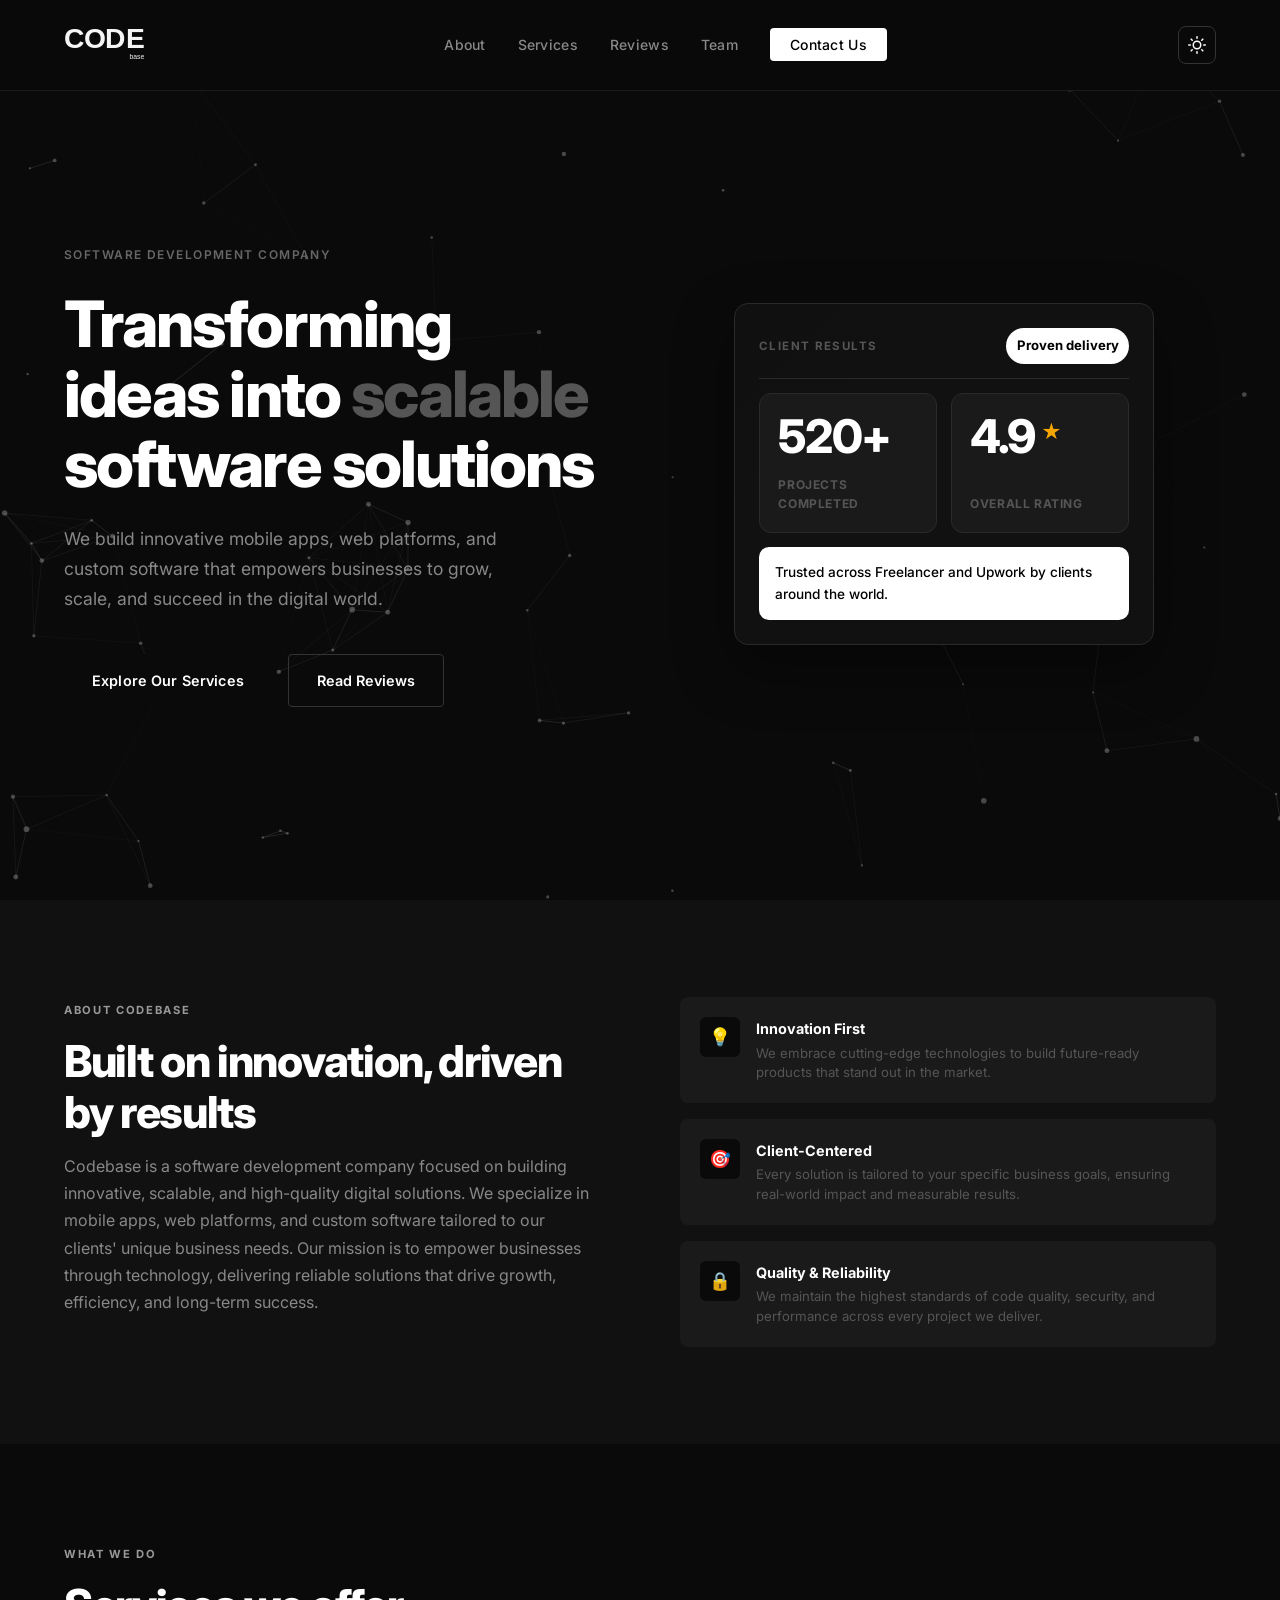
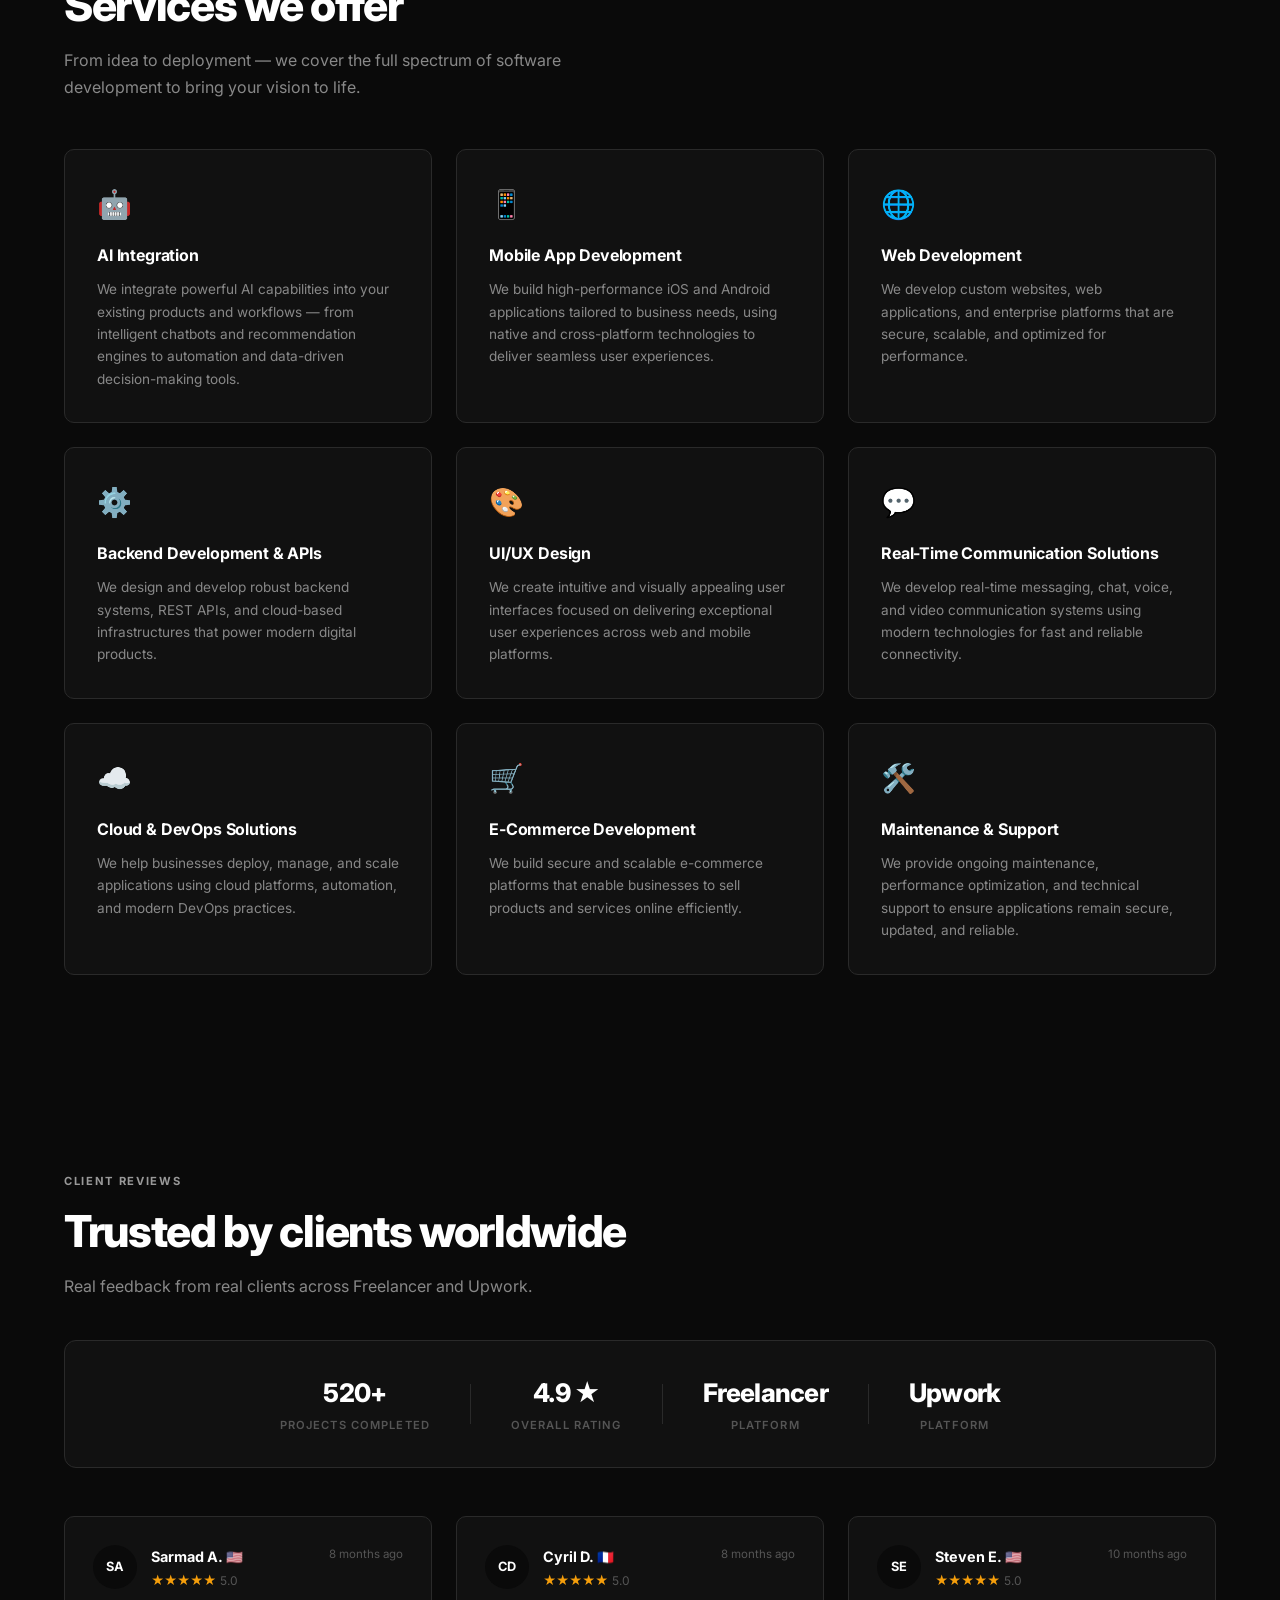
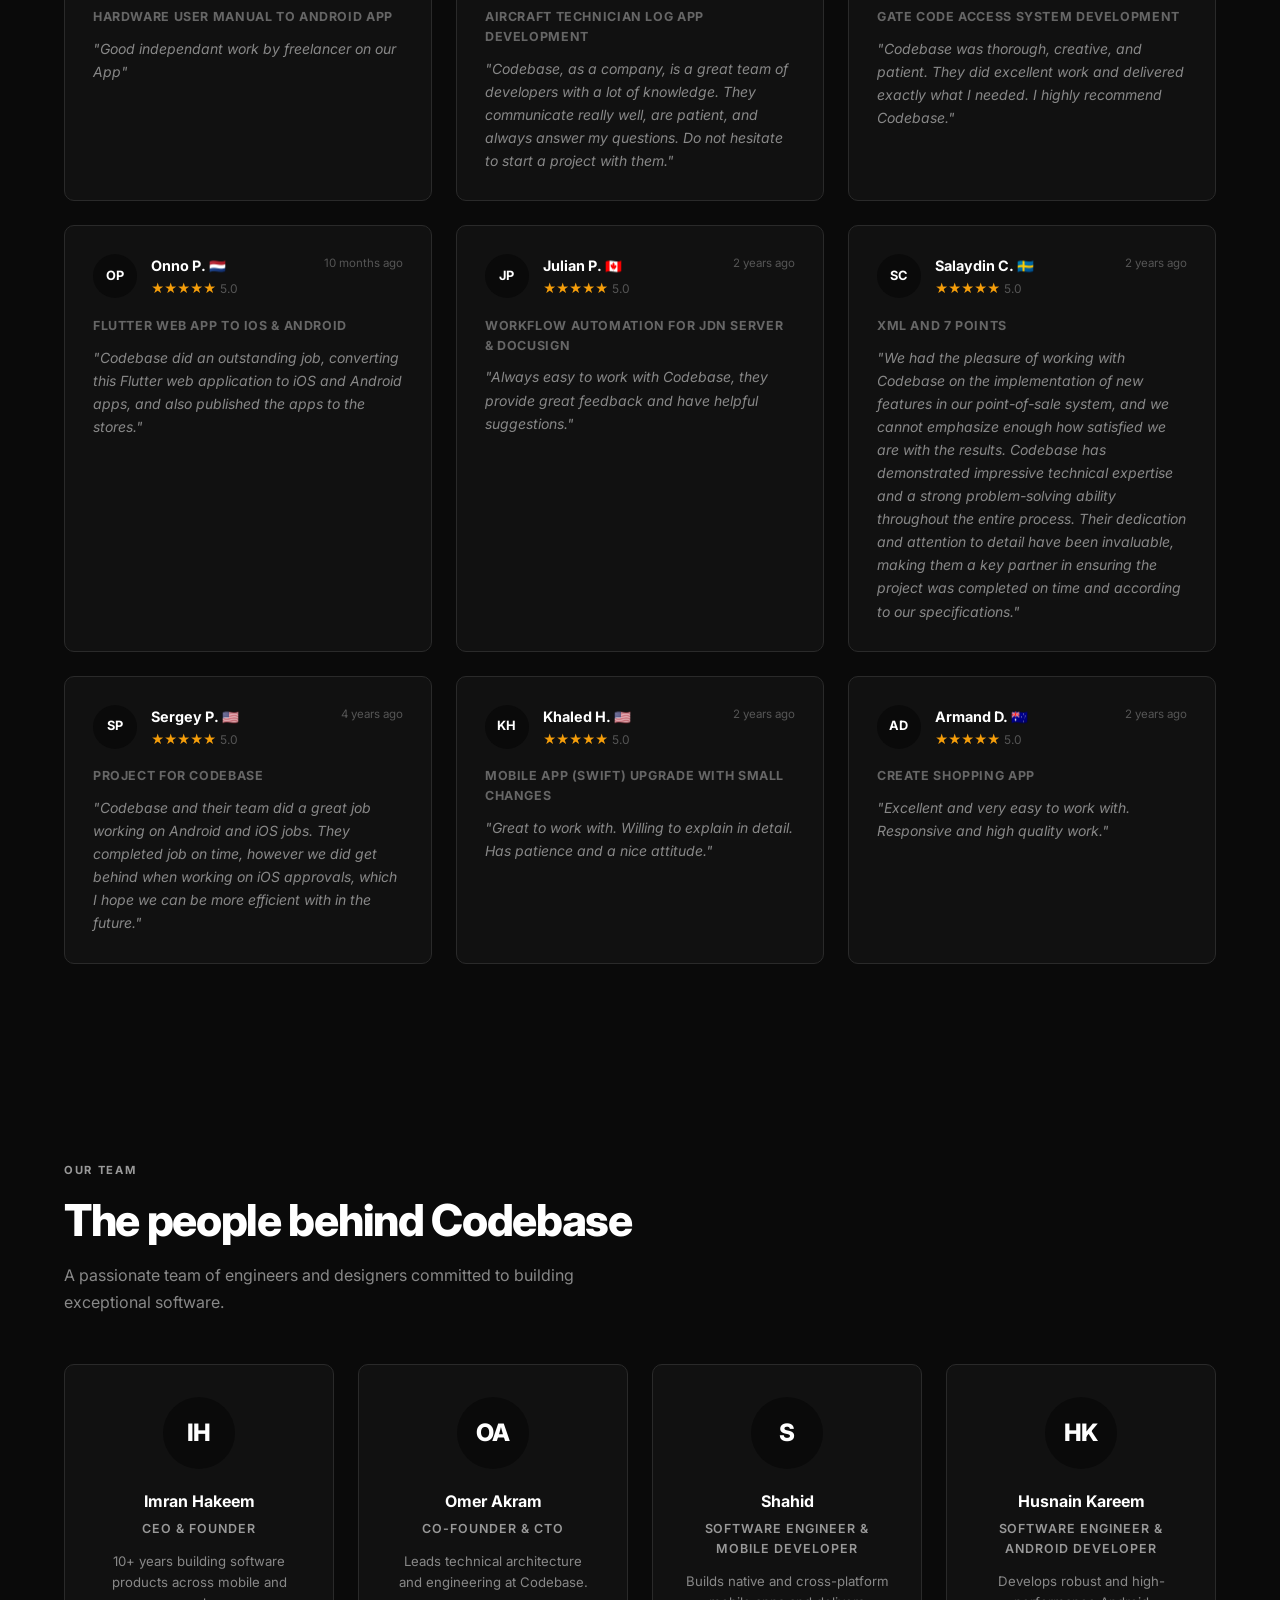
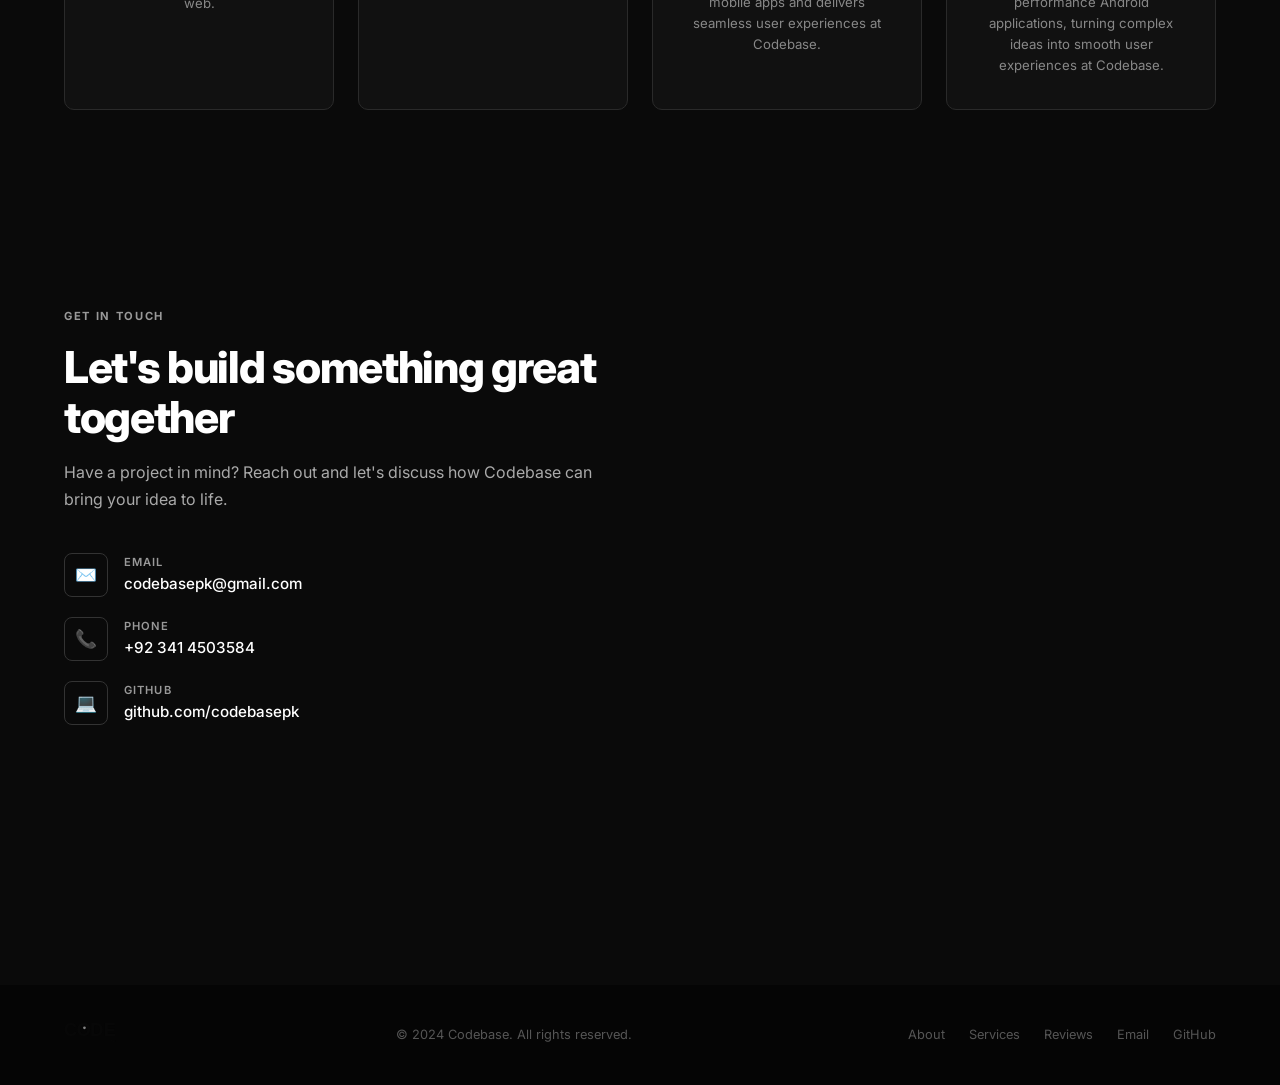
==== index.html @ 7b6970b5 "Add dark/light theme toggle with localStorage, particle animation, and hover lift effects" ====
<!DOCTYPE html>
<html lang="en">
<head>
  <meta charset="UTF-8" />
  <meta name="viewport" content="width=device-width, initial-scale=1.0" />
  <title>Codebase — Transforming ideas into scalable software solutions</title>
  <meta name="description" content="Codebase is a software development company specializing in mobile apps, web platforms, and custom software solutions." />
  <link rel="icon" href="assets/logo.png" />
  <link rel="preconnect" href="https://fonts.googleapis.com" />
  <link rel="preconnect" href="https://fonts.gstatic.com" crossorigin />
  <link href="https://fonts.googleapis.com/css2?family=Inter:wght@400;500;600;700;800&display=swap" rel="stylesheet" />
  <link rel="stylesheet" href="styles.css" />
</head>
<body>

<!-- ── NAV ── -->
<nav>
  <div class="nav-logo">
    <a href="#hero"><img src="assets/logo.svg" alt="Codebase" /></a>
  </div>
  <ul class="nav-links">
    <li><a href="#about">About</a></li>
    <li><a href="#services">Services</a></li>
    <li><a href="#reviews">Reviews</a></li>
    <li><a href="#team">Team</a></li>
    <li><a href="#contact" class="nav-cta">Contact Us</a></li>
  </ul>
  <button class="theme-toggle" id="themeToggle" aria-label="Toggle theme">
    <svg class="icon-moon" xmlns="http://www.w3.org/2000/svg" width="18" height="18" viewBox="0 0 24 24" fill="none" stroke="currentColor" stroke-width="2" stroke-linecap="round" stroke-linejoin="round"><path d="M21 12.79A9 9 0 1 1 11.21 3 7 7 0 0 0 21 12.79z"/></svg>
    <svg class="icon-sun" xmlns="http://www.w3.org/2000/svg" width="18" height="18" viewBox="0 0 24 24" fill="none" stroke="currentColor" stroke-width="2" stroke-linecap="round" stroke-linejoin="round"><circle cx="12" cy="12" r="5"/><line x1="12" y1="1" x2="12" y2="3"/><line x1="12" y1="21" x2="12" y2="23"/><line x1="4.22" y1="4.22" x2="5.64" y2="5.64"/><line x1="18.36" y1="18.36" x2="19.78" y2="19.78"/><line x1="1" y1="12" x2="3" y2="12"/><line x1="21" y1="12" x2="23" y2="12"/><line x1="4.22" y1="19.78" x2="5.64" y2="18.36"/><line x1="18.36" y1="5.64" x2="19.78" y2="4.22"/></svg>
  </button>
  <div class="hamburger" aria-label="Menu">
    <span></span><span></span><span></span>
  </div>
</nav>

<!-- ── HERO ── -->
<section id="hero">
  <canvas id="particles"></canvas>
  <div class="hero-grid">
    <div class="hero-content">
      <span class="hero-badge">Software Development Company</span>
      <h1 class="hero-title">
        Transforming ideas into <span>scalable</span> software solutions
      </h1>
      <p class="hero-desc">
        We build innovative mobile apps, web platforms, and custom software that empowers businesses to grow, scale, and succeed in the digital world.
      </p>
      <div class="hero-actions">
        <a href="#services" class="btn-primary">Explore Our Services</a>
        <a href="#reviews" class="btn-secondary">Read Reviews</a>
      </div>
    </div>
    <div class="hero-visual">
      <div class="hero-card">
        <div class="hero-card-header">
          <span>Client results</span>
          <strong>Proven delivery</strong>
        </div>
        <div class="hero-stats">
          <div class="stat-item">
            <div class="stat-num">520+</div>
            <div class="stat-label">Projects Completed</div>
          </div>
          <div class="stat-item">
            <div class="stat-num">4.9 <span class="stat-star">★</span></div>
            <div class="stat-label">Overall Rating</div>
          </div>
        </div>
        <div class="hero-card-note">Trusted across Freelancer and Upwork by clients around the world.</div>
      </div>
    </div>
  </div>
</section>

<!-- ── ABOUT ── -->
<section id="about">
  <div class="section-inner">
    <div class="about-grid">
      <div class="about-text fade-up">
        <span class="section-tag">About Codebase</span>
        <h2 class="section-title">Built on innovation, driven by results</h2>
        <p class="section-subtitle">
          Codebase is a software development company focused on building innovative, scalable, and high-quality digital solutions. We specialize in mobile apps, web platforms, and custom software tailored to our clients' unique business needs. Our mission is to empower businesses through technology, delivering reliable solutions that drive growth, efficiency, and long-term success.
        </p>
      </div>
      <div class="about-pillars fade-up">
        <div class="pillar">
          <div class="pillar-icon">💡</div>
          <div class="pillar-body">
            <h4>Innovation First</h4>
            <p>We embrace cutting-edge technologies to build future-ready products that stand out in the market.</p>
          </div>
        </div>
        <div class="pillar">
          <div class="pillar-icon">🎯</div>
          <div class="pillar-body">
            <h4>Client-Centered</h4>
            <p>Every solution is tailored to your specific business goals, ensuring real-world impact and measurable results.</p>
          </div>
        </div>
        <div class="pillar">
          <div class="pillar-icon">🔒</div>
          <div class="pillar-body">
            <h4>Quality & Reliability</h4>
            <p>We maintain the highest standards of code quality, security, and performance across every project we deliver.</p>
          </div>
        </div>
      </div>
    </div>
  </div>
</section>

<!-- ── SERVICES ── -->
<section id="services">
  <div class="section-inner">
    <div class="services-header fade-up">
      <span class="section-tag">What We Do</span>
      <h2 class="section-title">Services we offer</h2>
      <p class="section-subtitle">From idea to deployment — we cover the full spectrum of software development to bring your vision to life.</p>
    </div>
    <div class="services-grid">
      <div class="service-card fade-up">
        <div class="service-icon">🤖</div>
        <h3>AI Integration</h3>
        <p>We integrate powerful AI capabilities into your existing products and workflows — from intelligent chatbots and recommendation engines to automation and data-driven decision-making tools.</p>
      </div>
      <div class="service-card fade-up">
        <div class="service-icon">📱</div>
        <h3>Mobile App Development</h3>
        <p>We build high-performance iOS and Android applications tailored to business needs, using native and cross-platform technologies to deliver seamless user experiences.</p>
      </div>
      <div class="service-card fade-up">
        <div class="service-icon">🌐</div>
        <h3>Web Development</h3>
        <p>We develop custom websites, web applications, and enterprise platforms that are secure, scalable, and optimized for performance.</p>
      </div>
      <div class="service-card fade-up">
        <div class="service-icon">⚙️</div>
        <h3>Backend Development & APIs</h3>
        <p>We design and develop robust backend systems, REST APIs, and cloud-based infrastructures that power modern digital products.</p>
      </div>
      <div class="service-card fade-up">
        <div class="service-icon">🎨</div>
        <h3>UI/UX Design</h3>
        <p>We create intuitive and visually appealing user interfaces focused on delivering exceptional user experiences across web and mobile platforms.</p>
      </div>
      <div class="service-card fade-up">
        <div class="service-icon">💬</div>
        <h3>Real-Time Communication Solutions</h3>
        <p>We develop real-time messaging, chat, voice, and video communication systems using modern technologies for fast and reliable connectivity.</p>
      </div>
      <div class="service-card fade-up">
        <div class="service-icon">☁️</div>
        <h3>Cloud & DevOps Solutions</h3>
        <p>We help businesses deploy, manage, and scale applications using cloud platforms, automation, and modern DevOps practices.</p>
      </div>
      <div class="service-card fade-up">
        <div class="service-icon">🛒</div>
        <h3>E-Commerce Development</h3>
        <p>We build secure and scalable e-commerce platforms that enable businesses to sell products and services online efficiently.</p>
      </div>
      <div class="service-card fade-up">
        <div class="service-icon">🛠️</div>
        <h3>Maintenance & Support</h3>
        <p>We provide ongoing maintenance, performance optimization, and technical support to ensure applications remain secure, updated, and reliable.</p>
      </div>
    </div>
  </div>
</section>

<!-- ── REVIEWS ── -->
<section id="reviews">
  <div class="section-inner">
    <div class="reviews-header fade-up">
      <span class="section-tag">Client Reviews</span>
      <h2 class="section-title">Trusted by clients worldwide</h2>
      <p class="section-subtitle">Real feedback from real clients across Freelancer and Upwork.</p>
    </div>

    <!-- Stats bar -->
    <div class="reviews-stats fade-up">
      <div class="rs-item">
        <div class="rs-num">520+</div>
        <div class="rs-label">Projects Completed</div>
      </div>
      <div class="rs-divider"></div>
      <div class="rs-item">
        <div class="rs-num">4.9 ★</div>
        <div class="rs-label">Overall Rating</div>
      </div>
      <div class="rs-divider"></div>
      <div class="rs-item">
        <div class="rs-num">Freelancer</div>
        <div class="rs-label">Platform</div>
      </div>
      <div class="rs-divider"></div>
      <div class="rs-item">
        <div class="rs-num">Upwork</div>
        <div class="rs-label">Platform</div>
      </div>
    </div>

    <!-- Review cards -->
    <div class="reviews-grid">
      <div class="review-card fade-up">
        <div class="review-top">
          <div class="review-avatar">SA</div>
          <div class="review-meta">
            <div class="review-name">Sarmad A. <span class="review-flag">🇺🇸</span></div>
            <div class="review-stars">★★★★★ <span>5.0</span></div>
          </div>
          <div class="review-time">8 months ago</div>
        </div>
        <div class="review-project">Hardware user manual to Android App</div>
        <p class="review-text">"Good independant work by freelancer on our App"</p>
      </div>

      <div class="review-card fade-up">
        <div class="review-top">
          <div class="review-avatar">CD</div>
          <div class="review-meta">
            <div class="review-name">Cyril D. <span class="review-flag">🇫🇷</span></div>
            <div class="review-stars">★★★★★ <span>5.0</span></div>
          </div>
          <div class="review-time">8 months ago</div>
        </div>
        <div class="review-project">Aircraft Technician Log App Development</div>
        <p class="review-text">"Codebase, as a company, is a great team of developers with a lot of knowledge. They communicate really well, are patient, and always answer my questions. Do not hesitate to start a project with them."</p>
      </div>

      <div class="review-card fade-up">
        <div class="review-top">
          <div class="review-avatar">SE</div>
          <div class="review-meta">
            <div class="review-name">Steven E. <span class="review-flag">🇺🇸</span></div>
            <div class="review-stars">★★★★★ <span>5.0</span></div>
          </div>
          <div class="review-time">10 months ago</div>
        </div>
        <div class="review-project">Gate Code Access System Development</div>
        <p class="review-text">"Codebase was thorough, creative, and patient. They did excellent work and delivered exactly what I needed. I highly recommend Codebase."</p>
      </div>

      <div class="review-card fade-up">
        <div class="review-top">
          <div class="review-avatar">OP</div>
          <div class="review-meta">
            <div class="review-name">Onno P. <span class="review-flag">🇳🇱</span></div>
            <div class="review-stars">★★★★★ <span>5.0</span></div>
          </div>
          <div class="review-time">10 months ago</div>
        </div>
        <div class="review-project">Flutter Web App to iOS & Android</div>
        <p class="review-text">"Codebase did an outstanding job, converting this Flutter web application to iOS and Android apps, and also published the apps to the stores."</p>
      </div>

      <div class="review-card fade-up">
        <div class="review-top">
          <div class="review-avatar">JP</div>
          <div class="review-meta">
            <div class="review-name">Julian P. <span class="review-flag">🇨🇦</span></div>
            <div class="review-stars">★★★★★ <span>5.0</span></div>
          </div>
          <div class="review-time">2 years ago</div>
        </div>
        <div class="review-project">Workflow Automation for JDN Server & DocuSign</div>
        <p class="review-text">"Always easy to work with Codebase, they provide great feedback and have helpful suggestions."</p>
      </div>
      <div class="review-card fade-up">
        <div class="review-top">
          <div class="review-avatar">SC</div>
          <div class="review-meta">
            <div class="review-name">Salaydin C. <span class="review-flag">🇸🇪</span></div>
            <div class="review-stars">★★★★★ <span>5.0</span></div>
          </div>
          <div class="review-time">2 years ago</div>
        </div>
        <div class="review-project">XML and 7 Points</div>
        <p class="review-text">"We had the pleasure of working with Codebase on the implementation of new features in our point-of-sale system, and we cannot emphasize enough how satisfied we are with the results. Codebase has demonstrated impressive technical expertise and a strong problem-solving ability throughout the entire process. Their dedication and attention to detail have been invaluable, making them a key partner in ensuring the project was completed on time and according to our specifications."</p>
      </div>

      <div class="review-card fade-up">
        <div class="review-top">
          <div class="review-avatar">SP</div>
          <div class="review-meta">
            <div class="review-name">Sergey P. <span class="review-flag">🇺🇸</span></div>
            <div class="review-stars">★★★★★ <span>5.0</span></div>
          </div>
          <div class="review-time">4 years ago</div>
        </div>
        <div class="review-project">Project for Codebase</div>
        <p class="review-text">"Codebase and their team did a great job working on Android and iOS jobs. They completed job on time, however we did get behind when working on iOS approvals, which I hope we can be more efficient with in the future."</p>
      </div>

      <div class="review-card fade-up">
        <div class="review-top">
          <div class="review-avatar">KH</div>
          <div class="review-meta">
            <div class="review-name">Khaled H. <span class="review-flag">🇺🇸</span></div>
            <div class="review-stars">★★★★★ <span>5.0</span></div>
          </div>
          <div class="review-time">2 years ago</div>
        </div>
        <div class="review-project">Mobile App (Swift) Upgrade with Small Changes</div>
        <p class="review-text">"Great to work with. Willing to explain in detail. Has patience and a nice attitude."</p>
      </div>

      <div class="review-card fade-up">
        <div class="review-top">
          <div class="review-avatar">AD</div>
          <div class="review-meta">
            <div class="review-name">Armand D. <span class="review-flag">🇦🇺</span></div>
            <div class="review-stars">★★★★★ <span>5.0</span></div>
          </div>
          <div class="review-time">2 years ago</div>
        </div>
        <div class="review-project">Create Shopping App</div>
        <p class="review-text">"Excellent and very easy to work with. Responsive and high quality work."</p>
      </div>
    </div>
  </div>
</section>

<!-- ── TEAM ── -->
<section id="team">
  <div class="section-inner">
    <div class="team-header fade-up">
      <span class="section-tag">Our Team</span>
      <h2 class="section-title">The people behind Codebase</h2>
      <p class="section-subtitle">A passionate team of engineers and designers committed to building exceptional software.</p>
    </div>
    <div class="team-grid">
      <div class="team-card fade-up">
        <div class="team-avatar">IH</div>
        <h3>Imran Hakeem</h3>
        <div class="team-role">CEO & Founder</div>
        <p>10+ years building software products across mobile and web.</p>
      </div>
      <div class="team-card fade-up">
        <div class="team-avatar">OA</div>
        <h3>Omer Akram</h3>
        <div class="team-role">Co-Founder & CTO</div>
        <p>Leads technical architecture and engineering at Codebase.</p>
      </div>
      <div class="team-card fade-up">
        <div class="team-avatar">S</div>
        <h3>Shahid</h3>
        <div class="team-role">Software Engineer & Mobile Developer</div>
        <p>Builds native and cross-platform mobile apps and delivers seamless user experiences at Codebase.</p>
      </div>
      <div class="team-card fade-up">
        <div class="team-avatar">HK</div>
        <h3>Husnain Kareem</h3>
        <div class="team-role">Software Engineer & Android Developer</div>
        <p>Develops robust and high-performance Android applications, turning complex ideas into smooth user experiences at Codebase.</p>
      </div>
    </div>
  </div>
</section>

<!-- ── CONTACT ── -->
<section id="contact">
  <div class="section-inner">
    <div class="contact-grid">
      <div class="fade-up">
        <span class="section-tag">Get In Touch</span>
        <h2 class="section-title">Let's build something great together</h2>
        <p class="section-subtitle">Have a project in mind? Reach out and let's discuss how Codebase can bring your idea to life.</p>
        <div class="contact-details">
          <div class="contact-item">
            <div class="contact-item-icon">✉️</div>
            <div class="contact-item-body">
              <div class="contact-item-label">Email</div>
              <div class="contact-item-value"><a href="mailto:codebasepk@gmail.com">codebasepk@gmail.com</a></div>
            </div>
          </div>
          <div class="contact-item">
            <div class="contact-item-icon">📞</div>
            <div class="contact-item-body">
              <div class="contact-item-label">Phone</div>
              <div class="contact-item-value"><a href="tel:+923414503584">+92 341 4503584</a></div>
            </div>
          </div>
          <div class="contact-item">
            <div class="contact-item-icon">💻</div>
            <div class="contact-item-body">
              <div class="contact-item-label">GitHub</div>
              <div class="contact-item-value"><a href="https://github.com/codebasepk" target="_blank" rel="noopener">github.com/codebasepk</a></div>
            </div>
          </div>
        </div>
      </div>
      <div class="fade-up">
        <iframe
          src="https://docs.google.com/forms/d/e/1FAIpQLSfXOqHiKLXzIJufCuM9lwJOz_LhqeYg9lZteatGk9OfkwhS8A/viewform?embedded=true"
          width="100%"
          height="580"
          frameborder="0"
          marginheight="0"
          marginwidth="0"
          style="border-radius:8px;background:transparent;">
          Loading…
        </iframe>
      </div>
    </div>
  </div>
</section>

<!-- ── FOOTER ── -->
<footer>
  <div class="footer-inner">
    <div class="footer-logo">
      <img src="assets/logo.svg" alt="Codebase" />
    </div>
    <div class="footer-copy">© 2024 Codebase. All rights reserved.</div>
    <div class="footer-links">
      <a href="#about">About</a>
      <a href="#services">Services</a>
      <a href="#reviews">Reviews</a>
      <a href="mailto:codebasepk@gmail.com">Email</a>
      <a href="https://github.com/codebasepk" target="_blank" rel="noopener">GitHub</a>
    </div>
  </div>
</footer>

<script src="script.js"></script>
</body>
</html>
---- styles.css ----
*, *::before, *::after { box-sizing: border-box; margin: 0; padding: 0; }

:root {
  --black: #0a0a0a;
  --white: #ffffff;
  --gray-100: #f7f7f7;
  --gray-200: #e8e8e8;
  --gray-400: #999999;
  --gray-600: #555555;
  --gray-800: #222222;
  --font: 'Inter', 'Helvetica Neue', Arial, sans-serif;
  --transition: 0.3s ease;
}

html { scroll-behavior: smooth; }

body {
  font-family: var(--font);
  background: var(--white);
  color: var(--black);
  line-height: 1.6;
  overflow-x: hidden;
}

/* ── NAV ── */
nav {
  position: fixed;
  top: 0; left: 0; right: 0;
  z-index: 100;
  display: flex;
  align-items: center;
  justify-content: space-between;
  padding: 1.2rem 5%;
  background: rgba(255,255,255,0.95);
  backdrop-filter: blur(10px);
  border-bottom: 1px solid var(--gray-200);
  transition: var(--transition);
}

nav.scrolled { box-shadow: 0 2px 20px rgba(0,0,0,0.08); }

.nav-logo img { height: 44px; }

.nav-links { display: flex; gap: 2rem; list-style: none; }
.nav-links a {
  text-decoration: none;
  color: var(--gray-600);
  font-size: 0.875rem;
  font-weight: 500;
  letter-spacing: 0.02em;
  transition: color var(--transition);
}
.nav-links a:hover { color: var(--black); }

.nav-cta {
  background: var(--black);
  color: var(--white) !important;
  padding: 0.5rem 1.25rem;
  border-radius: 4px;
}
.nav-cta:hover { background: var(--gray-800); color: var(--white) !important; }

.hamburger { display: none; flex-direction: column; gap: 5px; cursor: pointer; }
.hamburger span { display: block; width: 22px; height: 2px; background: var(--black); transition: var(--transition); }

/* ── HERO ── */
#hero {
  min-height: 100vh;
  display: flex;
  align-items: center;
  padding: 8rem 5% 5rem;
  background: var(--white);
  position: relative;
  overflow: hidden;
}

#particles {
  position: absolute;
  inset: 0;
  width: 100%;
  height: 100%;
  z-index: 0;
  pointer-events: none;
}

.hero-grid { position: relative; z-index: 1; }

.hero-grid {
  display: grid;
  grid-template-columns: 1fr 1fr;
  gap: 4rem;
  align-items: center;
  max-width: 1200px;
  margin: 0 auto;
  width: 100%;
}

.hero-badge {
  display: inline-block;
  font-size: 0.75rem;
  font-weight: 600;
  letter-spacing: 0.12em;
  text-transform: uppercase;
  color: var(--gray-400);
  margin-bottom: 1.5rem;
}

.hero-title {
  font-size: clamp(2.5rem, 5vw, 4rem);
  font-weight: 800;
  line-height: 1.1;
  letter-spacing: -0.03em;
  margin-bottom: 1.5rem;
}

.hero-title span { color: var(--gray-400); }

.hero-desc {
  font-size: 1.1rem;
  color: var(--gray-600);
  max-width: 480px;
  margin-bottom: 2.5rem;
  line-height: 1.7;
}

.hero-actions { display: flex; gap: 1rem; flex-wrap: wrap; }

.btn-primary {
  display: inline-flex;
  align-items: center;
  gap: 0.5rem;
  background: var(--black);
  color: var(--white);
  padding: 0.875rem 1.75rem;
  border-radius: 4px;
  font-weight: 600;
  font-size: 0.9rem;
  text-decoration: none;
  transition: var(--transition);
  letter-spacing: 0.01em;
}
.btn-primary:hover { background: var(--gray-800); transform: translateY(-1px); }

.btn-secondary {
  display: inline-flex;
  align-items: center;
  gap: 0.5rem;
  background: transparent;
  color: var(--black);
  padding: 0.875rem 1.75rem;
  border-radius: 4px;
  border: 1.5px solid var(--gray-200);
  font-weight: 600;
  font-size: 0.9rem;
  text-decoration: none;
  transition: var(--transition);
}
.btn-secondary:hover { border-color: var(--black); transform: translateY(-1px); }

.hero-visual {
  display: flex;
  justify-content: center;
  align-items: center;
}

.hero-card {
  background: var(--white);
  border: 1px solid var(--gray-200);
  border-radius: 14px;
  padding: 1.5rem;
  width: 100%;
  max-width: 420px;
  position: relative;
  box-shadow: 0 22px 60px rgba(0,0,0,0.10);
}

.hero-card::before {
  content: "";
  position: absolute;
  inset: 0;
  border-radius: inherit;
  background: linear-gradient(135deg, rgba(0,0,0,0.04), rgba(0,0,0,0));
  pointer-events: none;
}

.hero-card-header {
  position: relative;
  display: flex;
  justify-content: space-between;
  gap: 1rem;
  align-items: center;
  padding-bottom: 0.9rem;
  margin-bottom: 0.9rem;
  border-bottom: 1px solid var(--gray-200);
}

.hero-card-header span {
  color: var(--gray-400);
  font-size: 0.72rem;
  font-weight: 700;
  letter-spacing: 0.12em;
  text-transform: uppercase;
}

.hero-card-header strong {
  color: var(--black);
  font-size: 0.82rem;
  font-weight: 700;
  background: var(--black);
  color: var(--white);
  padding: 0.45rem 0.65rem;
  border-radius: 999px;
  white-space: nowrap;
}

.hero-stats {
  position: relative;
  display: grid;
  grid-template-columns: 1fr 1fr;
  gap: 0.85rem;
}

.stat-item {
  text-align: left;
  background: var(--gray-100);
  border: 1px solid var(--gray-200);
  border-radius: 12px;
  padding: 1.15rem;
  min-height: 132px;
  display: flex;
  flex-direction: column;
  justify-content: space-between;
}
.stat-num {
  display: flex;
  align-items: center;
  gap: 0.35rem;
  font-size: 2.9rem;
  font-weight: 800;
  letter-spacing: -0.03em;
  line-height: 1;
}

.stat-star {
  color: #f5a400;
  font-size: 1.25rem;
  line-height: 1;
  transform: translateY(-0.25rem);
}

.stat-label {
  font-size: 0.75rem;
  color: var(--gray-400);
  font-weight: 700;
  margin-top: 1rem;
  letter-spacing: 0.05em;
  text-transform: uppercase;
}

.hero-card-note {
  position: relative;
  margin-top: 0.9rem;
  padding: 0.9rem 1rem;
  background: var(--black);
  border-radius: 10px;
  color: var(--white);
  font-weight: 500;
  letter-spacing: 0;
  font-size: 0.85rem;
  line-height: 1.6;
}

/* ── SECTION COMMON ── */
section { padding: 6rem 5%; }
.section-inner { max-width: 1200px; margin: 0 auto; }

.section-tag {
  display: inline-block;
  font-size: 0.7rem;
  font-weight: 700;
  letter-spacing: 0.15em;
  text-transform: uppercase;
  color: var(--gray-400);
  margin-bottom: 1rem;
}

.section-title {
  font-size: clamp(1.8rem, 3.5vw, 2.75rem);
  font-weight: 800;
  letter-spacing: -0.03em;
  line-height: 1.15;
  margin-bottom: 1rem;
}

.section-subtitle {
  font-size: 1rem;
  color: var(--gray-600);
  max-width: 560px;
  line-height: 1.7;
}

/* ── ABOUT ── */
#about { background: var(--gray-100); }

.about-grid {
  display: grid;
  grid-template-columns: 1fr 1fr;
  gap: 5rem;
  align-items: center;
}

.about-text .section-subtitle { margin-bottom: 2rem; }

.about-pillars { display: flex; flex-direction: column; gap: 1rem; }
.pillar {
  display: flex;
  align-items: flex-start;
  gap: 1rem;
  padding: 1.25rem;
  background: var(--white);
  border-radius: 8px;
}
.pillar-icon {
  width: 40px; height: 40px;
  background: var(--black);
  border-radius: 6px;
  display: flex; align-items: center; justify-content: center;
  flex-shrink: 0;
  font-size: 1.1rem;
}
.pillar-body h4 { font-size: 0.9rem; font-weight: 700; margin-bottom: 0.2rem; }
.pillar-body p { font-size: 0.825rem; color: var(--gray-600); line-height: 1.5; }

/* ── SERVICES ── */
#services { background: var(--white); }

.services-header { margin-bottom: 3rem; }

.services-grid {
  display: grid;
  grid-template-columns: repeat(auto-fill, minmax(280px, 1fr));
  gap: 1.5rem;
}

.service-card {
  padding: 2rem;
  border: 1.5px solid var(--gray-200);
  border-radius: 10px;
  transition: var(--transition);
  cursor: default;
}
.service-card:hover {
  border-color: var(--black);
  transform: translateY(-10px);
  box-shadow: 0 20px 40px rgba(0,0,0,0.12);
}

.service-icon {
  font-size: 1.75rem;
  margin-bottom: 1rem;
}

.service-card h3 {
  font-size: 1rem;
  font-weight: 700;
  margin-bottom: 0.6rem;
  letter-spacing: -0.01em;
}

.service-card p {
  font-size: 0.85rem;
  color: var(--gray-600);
  line-height: 1.65;
}

/* ── PORTFOLIO ── */
#portfolio { background: var(--gray-100); }

.portfolio-header { margin-bottom: 3rem; }

.portfolio-grid {
  display: grid;
  grid-template-columns: repeat(auto-fill, minmax(340px, 1fr));
  gap: 1.5rem;
}

.portfolio-card {
  background: var(--white);
  border-radius: 12px;
  overflow: hidden;
  border: 1.5px solid var(--gray-200);
  transition: var(--transition);
}
.portfolio-card:hover {
  transform: translateY(-10px);
  box-shadow: 0 20px 40px rgba(0,0,0,0.12);
}

.portfolio-cover {
  height: 200px;
  background: var(--black);
  display: flex;
  align-items: center;
  justify-content: center;
  position: relative;
  overflow: hidden;
}

.portfolio-cover-text {
  color: var(--white);
  font-size: 2rem;
  font-weight: 800;
  letter-spacing: -0.03em;
  opacity: 0.15;
  user-select: none;
}

.portfolio-cover-badge {
  position: absolute;
  bottom: 1rem; left: 1rem;
  background: var(--white);
  color: var(--black);
  font-size: 0.7rem;
  font-weight: 700;
  letter-spacing: 0.1em;
  text-transform: uppercase;
  padding: 0.3rem 0.7rem;
  border-radius: 3px;
}

.portfolio-body { padding: 1.75rem; }
.portfolio-body h3 {
  font-size: 1.1rem;
  font-weight: 800;
  letter-spacing: -0.02em;
  margin-bottom: 0.4rem;
}
.portfolio-category {
  font-size: 0.75rem;
  color: var(--gray-400);
  font-weight: 600;
  letter-spacing: 0.08em;
  text-transform: uppercase;
  margin-bottom: 0.75rem;
}
.portfolio-body p {
  font-size: 0.875rem;
  color: var(--gray-600);
  line-height: 1.65;
  margin-bottom: 1.25rem;
}
.portfolio-stats { display: flex; gap: 1.5rem; }
.p-stat { display: flex; flex-direction: column; }
.p-stat-num { font-size: 1.25rem; font-weight: 800; letter-spacing: -0.02em; }
.p-stat-label { font-size: 0.7rem; color: var(--gray-400); font-weight: 500; text-transform: uppercase; letter-spacing: 0.05em; }

/* ── REVIEWS ── */
#reviews { background: var(--white); }
.reviews-header { margin-bottom: 2.5rem; }

.reviews-stats {
  display: flex;
  align-items: center;
  justify-content: center;
  gap: 0;
  background: var(--black);
  border-radius: 12px;
  padding: 2rem 3rem;
  margin-bottom: 3rem;
  flex-wrap: wrap;
}
.rs-item { text-align: center; padding: 0 2.5rem; }
.rs-num { font-size: 1.6rem; font-weight: 800; color: var(--white); letter-spacing: -0.03em; }
.rs-label { font-size: 0.7rem; color: #666; text-transform: uppercase; letter-spacing: 0.1em; font-weight: 600; margin-top: 0.2rem; }
.rs-divider { width: 1px; height: 40px; background: #222; flex-shrink: 0; }

.reviews-grid {
  display: grid;
  grid-template-columns: repeat(auto-fill, minmax(300px, 1fr));
  gap: 1.5rem;
}

.review-card {
  padding: 1.75rem;
  border: 1.5px solid var(--gray-200);
  border-radius: 10px;
  transition: var(--transition);
}
.review-card:hover { border-color: var(--black); transform: translateY(-10px); box-shadow: 0 20px 40px rgba(0,0,0,0.12); }

.review-top { display: flex; align-items: flex-start; gap: 0.875rem; margin-bottom: 1rem; }

.review-avatar {
  width: 44px; height: 44px;
  border-radius: 50%;
  background: var(--black);
  color: var(--white);
  display: flex; align-items: center; justify-content: center;
  font-size: 0.8rem;
  font-weight: 700;
  flex-shrink: 0;
  letter-spacing: 0.02em;
}

.review-meta { flex: 1; }
.review-name { font-size: 0.9rem; font-weight: 700; }
.review-flag { font-size: 0.85rem; }
.review-stars { font-size: 0.8rem; color: #f59e0b; margin-top: 0.1rem; }
.review-stars span { color: var(--gray-600); font-size: 0.75rem; }

.review-time { font-size: 0.72rem; color: var(--gray-400); white-space: nowrap; flex-shrink: 0; }

.review-project {
  font-size: 0.78rem;
  font-weight: 700;
  color: var(--gray-600);
  text-transform: uppercase;
  letter-spacing: 0.05em;
  margin-bottom: 0.6rem;
}

.review-text { font-size: 0.875rem; color: var(--gray-600); line-height: 1.65; font-style: italic; }

/* ── TEAM ── */
#team { background: var(--white); }

.team-header { margin-bottom: 3rem; }

.team-grid {
  display: grid;
  grid-template-columns: repeat(auto-fill, minmax(240px, 1fr));
  gap: 1.5rem;
}

.team-card {
  padding: 2rem;
  border: 1.5px solid var(--gray-200);
  border-radius: 10px;
  text-align: center;
  transition: var(--transition);
}
.team-card:hover { border-color: var(--black); transform: translateY(-10px); box-shadow: 0 20px 40px rgba(0,0,0,0.12); }

.team-avatar {
  width: 72px; height: 72px;
  border-radius: 50%;
  background: var(--black);
  display: flex; align-items: center; justify-content: center;
  margin: 0 auto 1.25rem;
  font-size: 1.5rem;
  font-weight: 800;
  color: var(--white);
  letter-spacing: -0.02em;
}

.team-card h3 { font-size: 1rem; font-weight: 700; margin-bottom: 0.25rem; }
.team-role { font-size: 0.78rem; color: var(--gray-400); font-weight: 600; text-transform: uppercase; letter-spacing: 0.08em; margin-bottom: 0.75rem; }
.team-card p { font-size: 0.825rem; color: var(--gray-600); line-height: 1.6; }

/* ── CONTACT ── */
#contact { background: var(--black); color: var(--white); }

.contact-grid {
  display: grid;
  grid-template-columns: 1fr 1fr;
  gap: 5rem;
  align-items: start;
}

#contact .section-tag { color: var(--gray-400); }
#contact .section-title { color: var(--white); }
#contact .section-subtitle { color: #aaaaaa; }

.contact-details { margin-top: 2.5rem; display: flex; flex-direction: column; gap: 1.25rem; }
.contact-item { display: flex; align-items: center; gap: 1rem; }
.contact-item-icon {
  width: 44px; height: 44px;
  border: 1.5px solid #333;
  border-radius: 8px;
  display: flex; align-items: center; justify-content: center;
  font-size: 1.1rem;
  flex-shrink: 0;
}
.contact-item-body {}
.contact-item-label { font-size: 0.7rem; color: var(--gray-400); text-transform: uppercase; letter-spacing: 0.1em; font-weight: 600; }
.contact-item-value { font-size: 0.95rem; color: var(--white); font-weight: 500; }
.contact-item-value a { color: var(--white); text-decoration: none; }
.contact-item-value a:hover { text-decoration: underline; }

.contact-form { display: flex; flex-direction: column; gap: 1rem; }
.form-row { display: grid; grid-template-columns: 1fr 1fr; gap: 1rem; }

.form-group { display: flex; flex-direction: column; gap: 0.4rem; }
.form-group label { font-size: 0.78rem; color: #aaa; font-weight: 500; letter-spacing: 0.05em; }
.form-group input,
.form-group textarea {
  background: #1a1a1a;
  border: 1.5px solid #333;
  border-radius: 6px;
  padding: 0.875rem 1rem;
  color: var(--white);
  font-family: var(--font);
  font-size: 0.9rem;
  outline: none;
  transition: border-color var(--transition);
  resize: none;
}
.form-group input:focus,
.form-group textarea:focus { border-color: #666; }
.form-group input::placeholder,
.form-group textarea::placeholder { color: #555; }

.btn-send {
  background: var(--white);
  color: var(--black);
  border: none;
  padding: 0.9rem 2rem;
  border-radius: 4px;
  font-weight: 700;
  font-size: 0.9rem;
  cursor: pointer;
  transition: var(--transition);
  align-self: flex-start;
  letter-spacing: 0.02em;
}
.btn-send:hover { background: var(--gray-200); transform: translateY(-1px); }

/* ── FOOTER ── */
footer {
  background: #050505;
  color: #555;
  padding: 2rem 5%;
}
.footer-inner {
  max-width: 1200px;
  margin: 0 auto;
  display: flex;
  align-items: center;
  justify-content: space-between;
  flex-wrap: wrap;
  gap: 1rem;
}
.footer-logo img { height: 28px; filter: invert(1); opacity: 0.6; }
.footer-copy { font-size: 0.8rem; }
.footer-links { display: flex; gap: 1.5rem; }
.footer-links a { color: #555; text-decoration: none; font-size: 0.8rem; transition: color var(--transition); }
.footer-links a:hover { color: #999; }

/* ── THEME TOGGLE BUTTON ── */
.theme-toggle {
  background: none;
  border: 1.5px solid var(--gray-200);
  border-radius: 8px;
  width: 38px; height: 38px;
  display: flex; align-items: center; justify-content: center;
  cursor: pointer;
  color: var(--black);
  transition: var(--transition);
  flex-shrink: 0;
}
.theme-toggle:hover { border-color: var(--black); background: var(--gray-100); }
.icon-sun { display: none; }
.icon-moon { display: block; }

/* ── DARK THEME ── */
body.dark { background: #0a0a0a; color: #ffffff; }

body.dark .nav-logo img { filter: invert(1); }

body.dark nav {
  background: rgba(10,10,10,0.95);
  border-bottom-color: #1a1a1a;
}
body.dark .nav-links a { color: #888; }
body.dark .nav-links a:hover { color: #fff; }
body.dark .nav-cta { background: #fff; color: #000 !important; }
body.dark .nav-cta:hover { background: #e8e8e8; }
body.dark .hamburger span { background: #fff; }
body.dark .theme-toggle { border-color: #333; color: #fff; }
body.dark .theme-toggle:hover { background: #1a1a1a; border-color: #555; }
body.dark .icon-sun { display: block; }
body.dark .icon-moon { display: none; }
body.dark .nav-links.open { background: #0a0a0a; border-bottom-color: #1a1a1a; }

body.dark #hero { background: #0a0a0a; }
body.dark .hero-badge { color: #666; }
body.dark .hero-title span { color: #555; }
body.dark .hero-desc { color: #888; }
body.dark .btn-secondary { border-color: #333; color: #fff; }
body.dark .btn-secondary:hover { border-color: #fff; }
body.dark .hero-card { background: #111; border-color: #2a2a2a; box-shadow: 0 22px 60px rgba(0,0,0,0.4); }
body.dark .hero-card-header { border-bottom-color: #2a2a2a; }
body.dark .hero-card-header span { color: #555; }
body.dark .hero-card-header strong { background: #fff; color: #000; }
body.dark .stat-item { background: #1a1a1a; border-color: #2a2a2a; }
body.dark .stat-num { color: #fff; }
body.dark .stat-label { color: #555; }
body.dark .hero-card-note { background: #fff; color: #000; }

body.dark #about { background: #111; }
body.dark .pillar { background: #1a1a1a; }
body.dark .section-subtitle { color: #888; }

body.dark #services { background: #0a0a0a; }
body.dark .service-card { background: #111; border-color: #2a2a2a; }
body.dark .service-card:hover { border-color: #fff; box-shadow: 0 20px 40px rgba(0,0,0,0.4); }
body.dark .service-card p { color: #888; }

body.dark #portfolio { background: #111; }
body.dark .portfolio-card { background: #1a1a1a; border-color: #2a2a2a; }
body.dark .portfolio-card:hover { box-shadow: 0 20px 40px rgba(0,0,0,0.4); }
body.dark .portfolio-category { color: #666; }
body.dark .portfolio-body p { color: #888; }
body.dark .p-stat-label { color: #666; }

body.dark #reviews { background: #0a0a0a; }
body.dark .reviews-stats { background: #111; border: 1.5px solid #2a2a2a; }
body.dark .rs-divider { background: #2a2a2a; }
body.dark .rs-label { color: #555; }
body.dark .review-card { background: #111; border-color: #2a2a2a; }
body.dark .review-card:hover { border-color: #fff; box-shadow: 0 20px 40px rgba(0,0,0,0.4); }
body.dark .review-time { color: #555; }
body.dark .review-project { color: #666; }
body.dark .review-text { color: #888; }

body.dark #team { background: #0a0a0a; }
body.dark .team-card { background: #111; border-color: #2a2a2a; }
body.dark .team-card:hover { border-color: #fff; box-shadow: 0 20px 40px rgba(0,0,0,0.4); }
body.dark .team-card p { color: #888; }

body.dark footer { background: #050505; }
body.dark .footer-logo img { filter: invert(0); opacity: 0.5; }

/* ── SCROLL ANIMATIONS ── */
.fade-up {
  opacity: 0;
  transform: translateY(24px);
  transition: opacity 0.6s ease, transform 0.6s ease;
}
.fade-up.visible { opacity: 1; transform: translateY(0); }

/* ── RESPONSIVE ── */
@media (max-width: 768px) {
  .nav-links { display: none; }
  .hamburger { display: flex; }
  .nav-links.open {
    display: flex;
    flex-direction: column;
    position: fixed;
    top: 64px; left: 0; right: 0;
    background: var(--white);
    padding: 2rem 5%;
    border-bottom: 1px solid var(--gray-200);
    gap: 1.5rem;
  }
  .hero-grid { grid-template-columns: 1fr; }
  .hero-visual { display: none; }
  .about-grid { grid-template-columns: 1fr; gap: 2.5rem; }
  .contact-grid { grid-template-columns: 1fr; gap: 3rem; }
  .form-row { grid-template-columns: 1fr; }
  .footer-inner { flex-direction: column; text-align: center; }
}
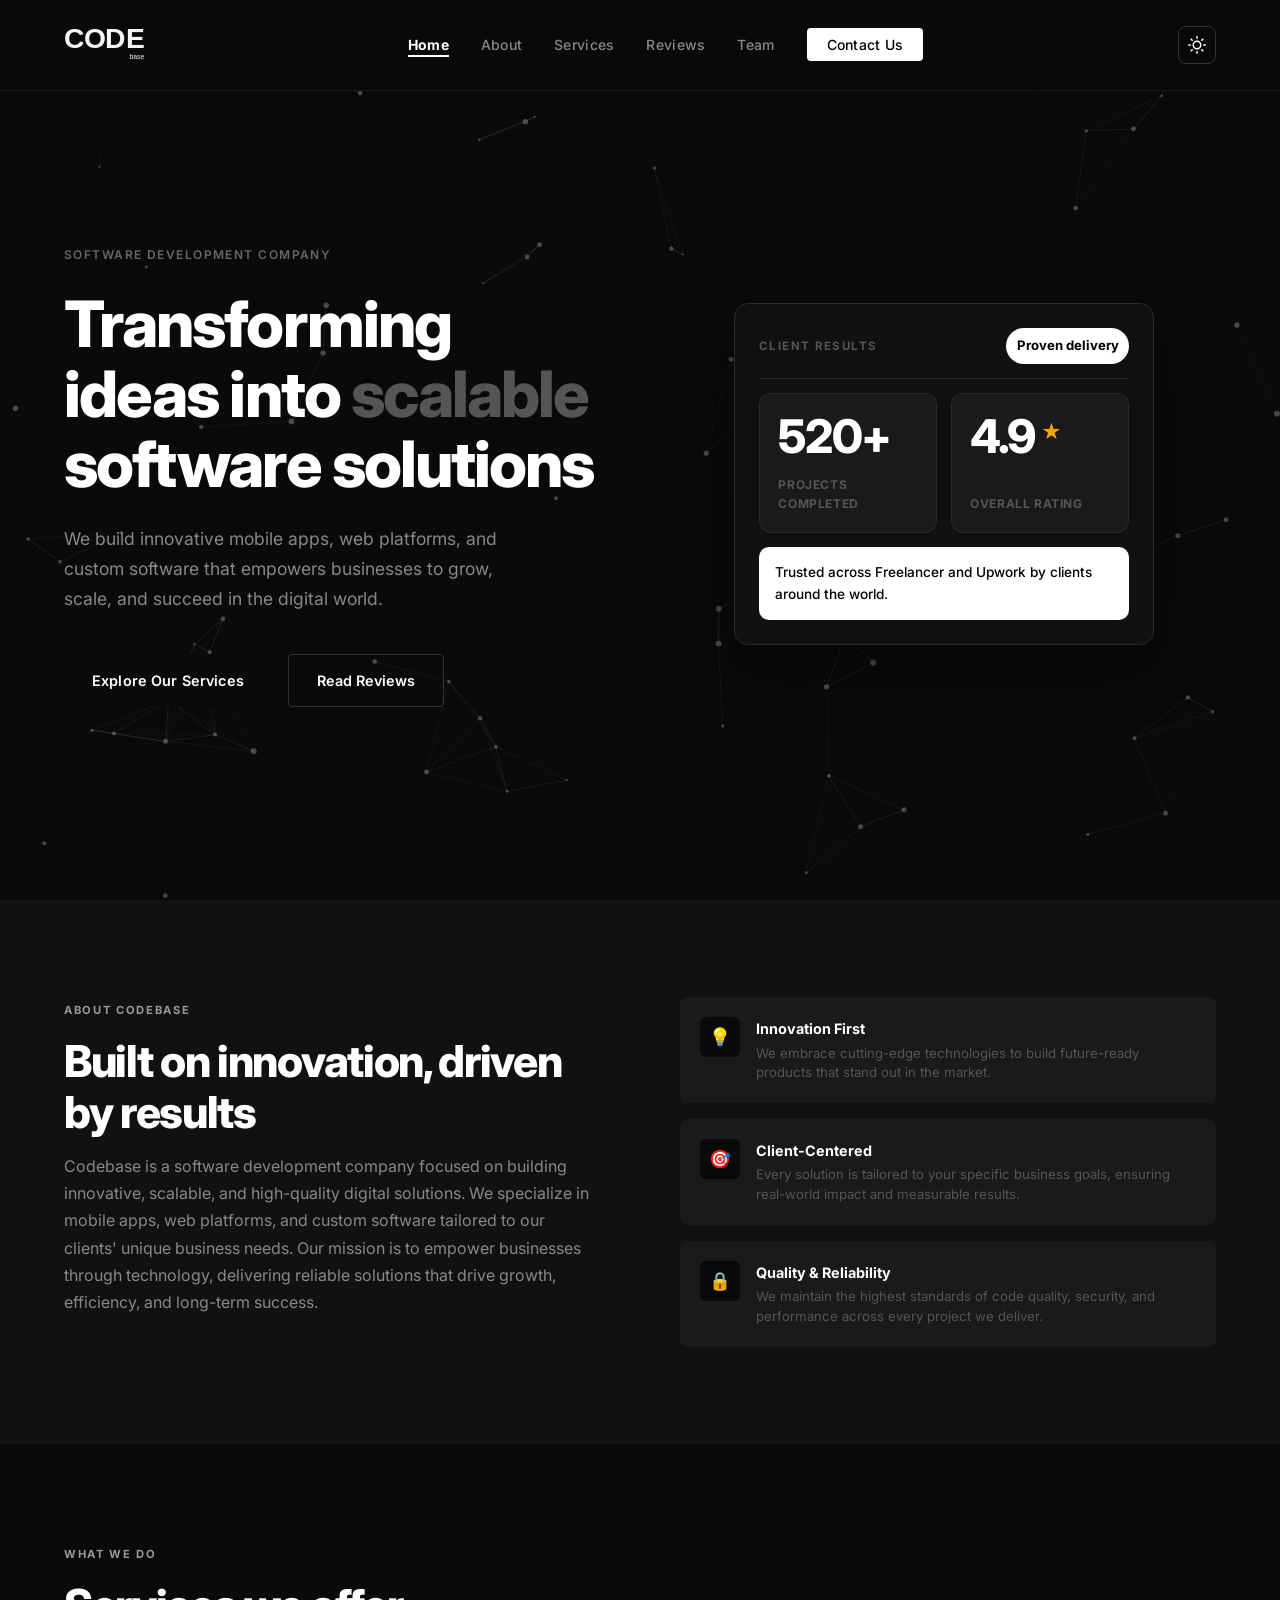
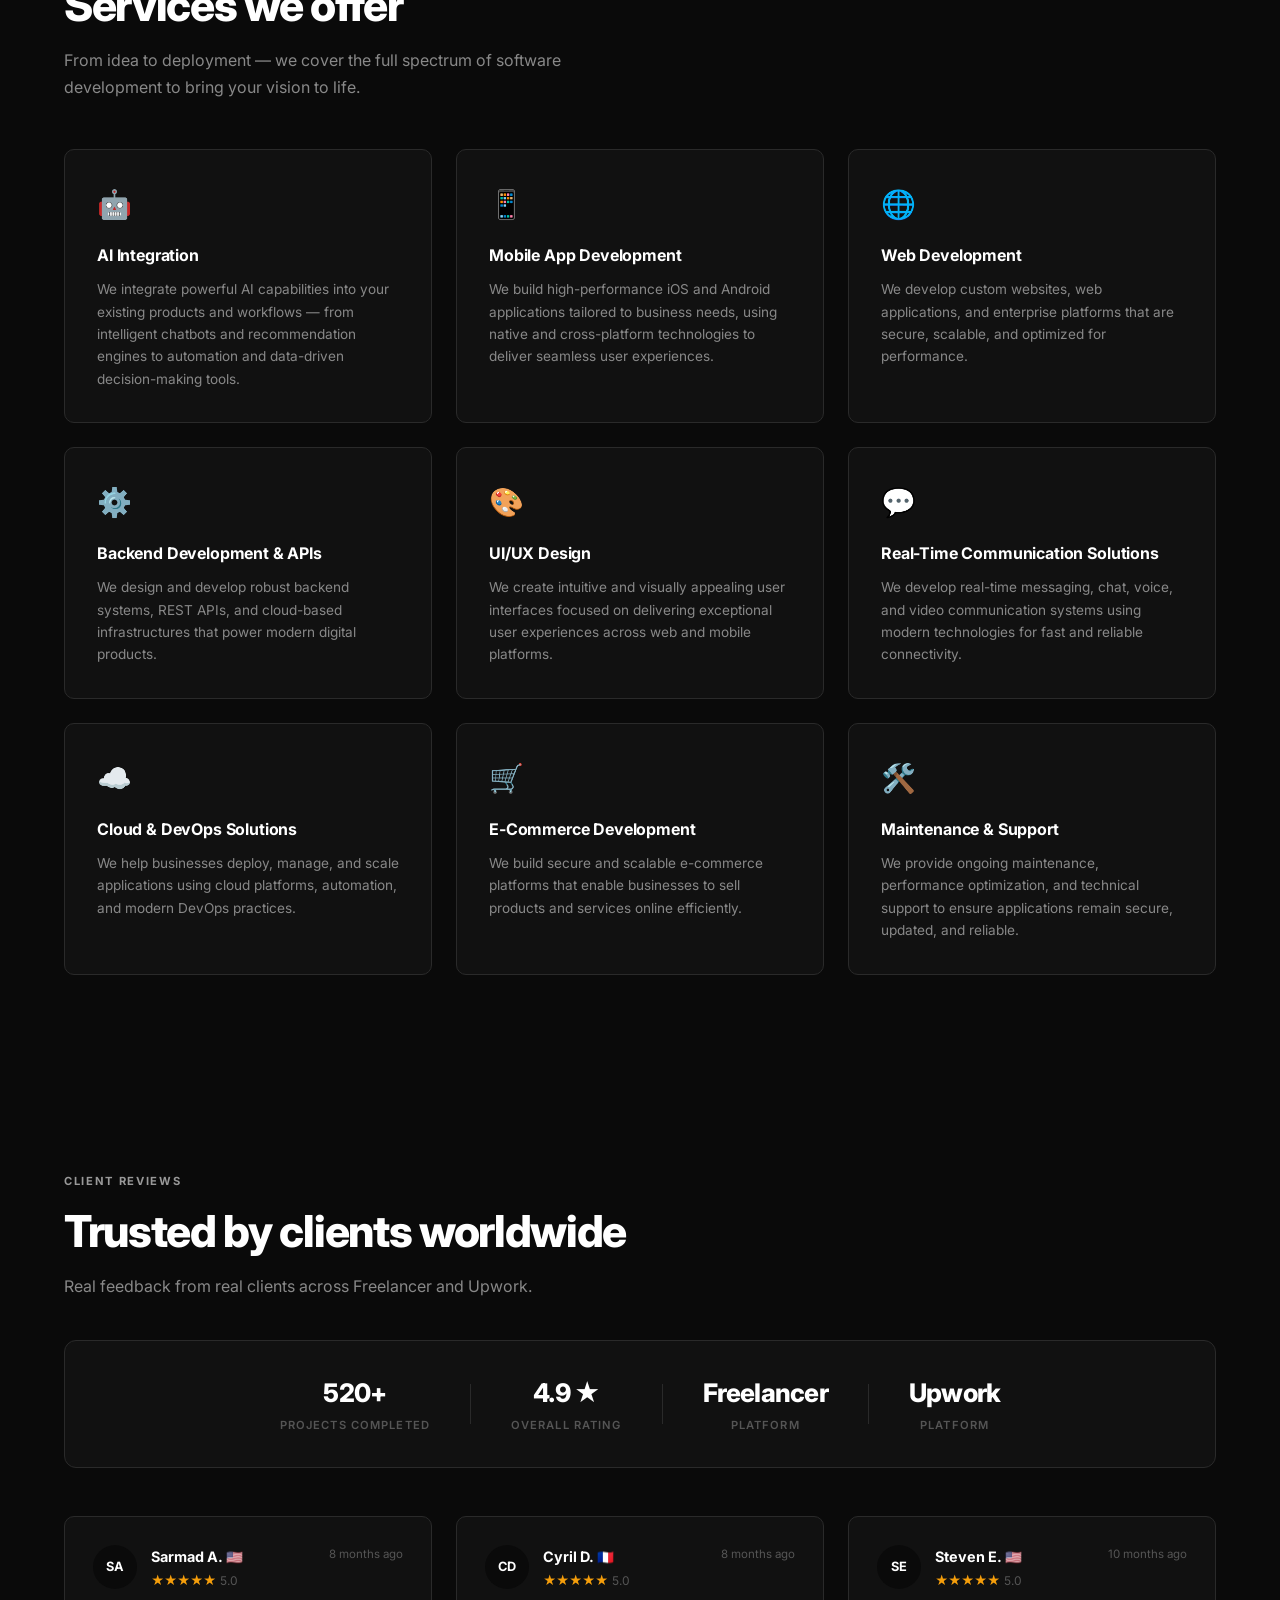
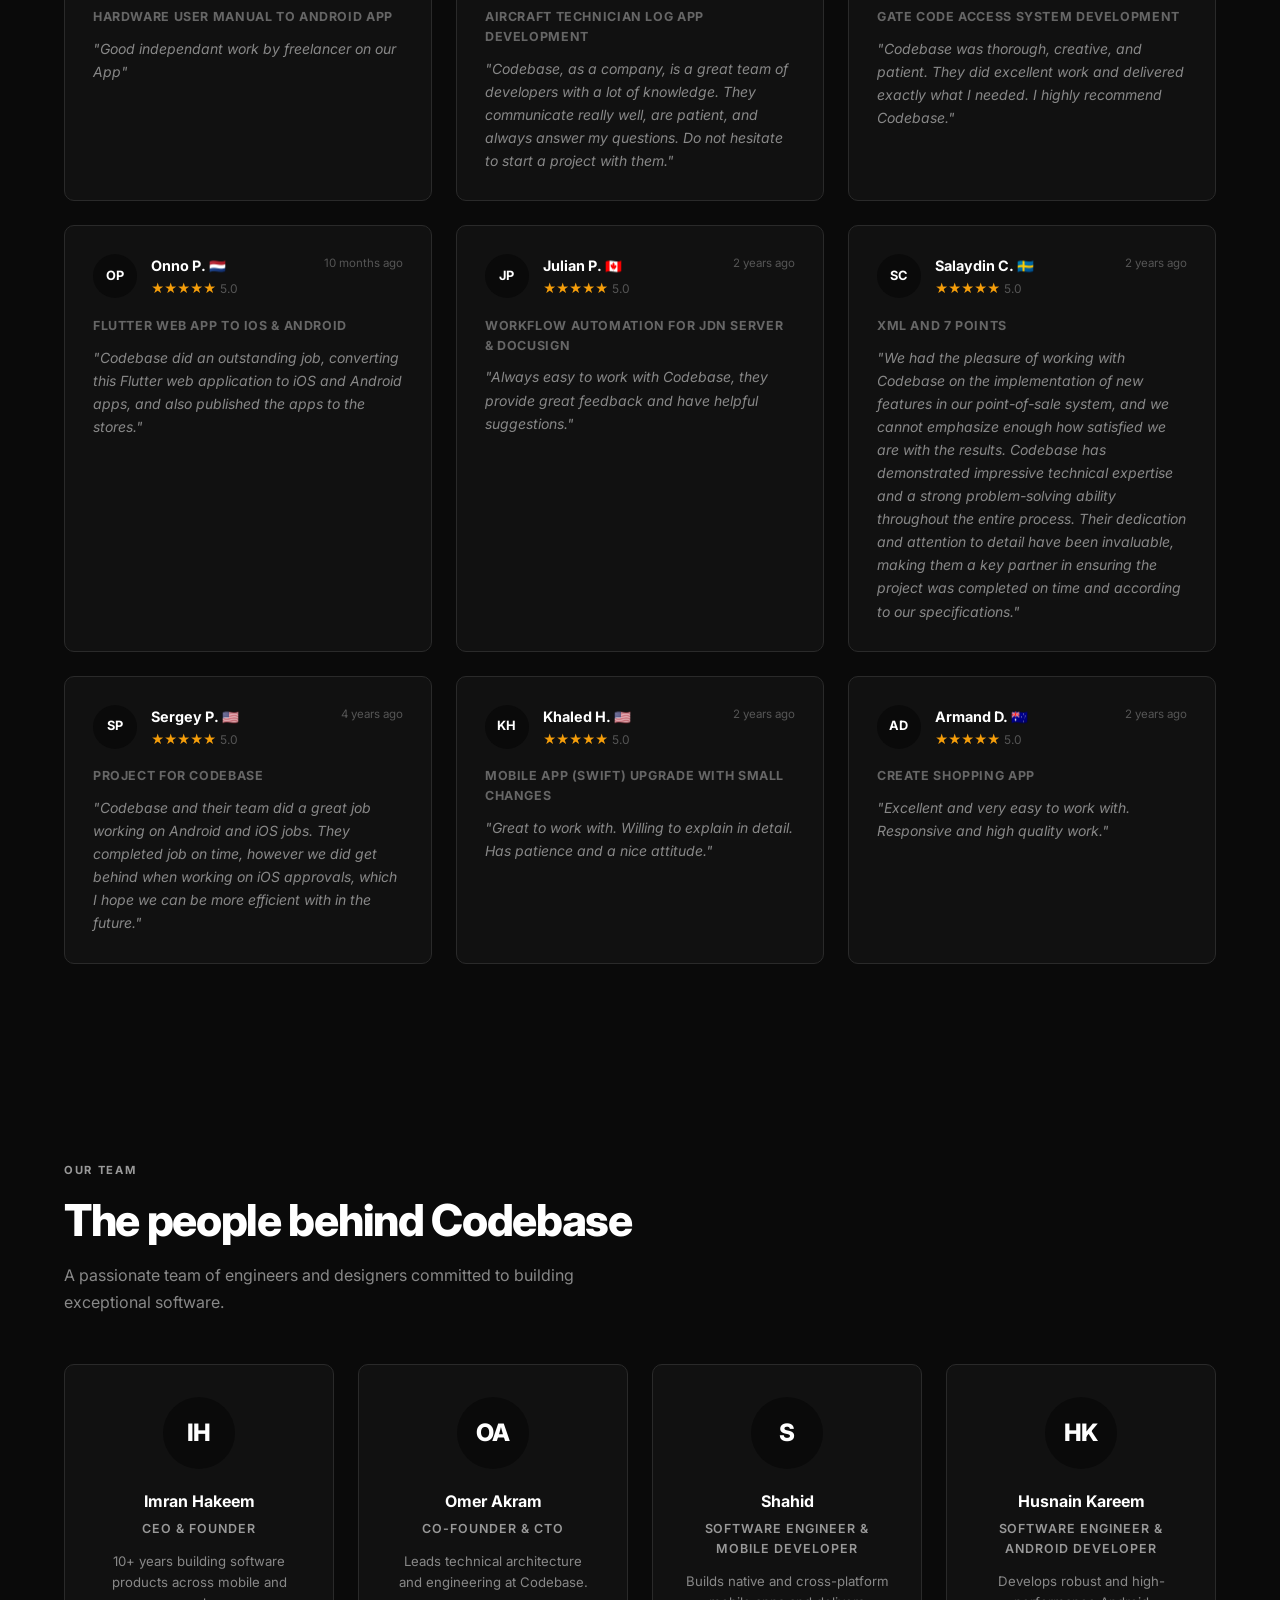
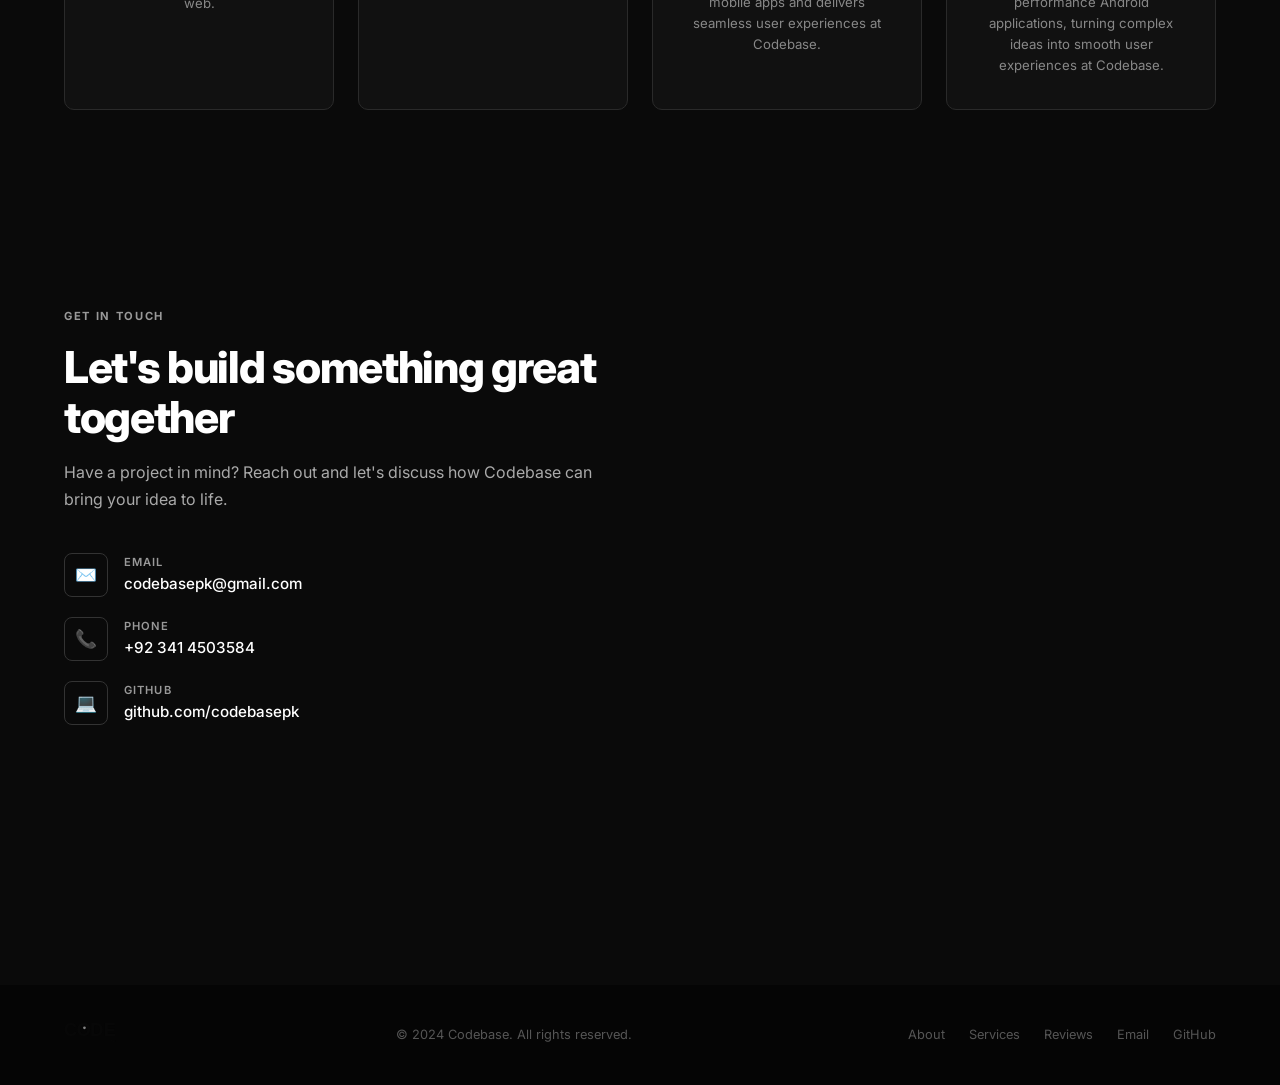
==== commit bd3bf5ee: "Add Home nav tab and scroll to top button" ====
--- a/index.html
+++ b/index.html
@@ -19,6 +19,7 @@
     <a href="#hero"><img src="assets/logo.svg" alt="Codebase" /></a>
   </div>
   <ul class="nav-links">
+    <li><a href="#hero">Home</a></li>
     <li><a href="#about">About</a></li>
     <li><a href="#services">Services</a></li>
     <li><a href="#reviews">Reviews</a></li>
@@ -424,6 +425,10 @@
   </div>
 </footer>
 
+<button id="scrollTop" aria-label="Scroll to top">
+  <svg xmlns="http://www.w3.org/2000/svg" width="18" height="18" viewBox="0 0 24 24" fill="none" stroke="currentColor" stroke-width="2.5" stroke-linecap="round" stroke-linejoin="round"><polyline points="18 15 12 9 6 15"/></svg>
+</button>
+
 <script src="script.js"></script>
 </body>
 </html>
--- a/styles.css
+++ b/styles.css
@@ -51,6 +51,12 @@
   transition: color var(--transition);
 }
 .nav-links a:hover { color: var(--black); }
+.nav-links a.active {
+  color: var(--black);
+  font-weight: 700;
+  border-bottom: 2px solid var(--black);
+  padding-bottom: 2px;
+}
 
 .nav-cta {
   background: var(--black);
@@ -673,6 +679,7 @@
 }
 body.dark .nav-links a { color: #888; }
 body.dark .nav-links a:hover { color: #fff; }
+body.dark .nav-links a.active { color: #fff; border-bottom-color: #fff; }
 body.dark .nav-cta { background: #fff; color: #000 !important; }
 body.dark .nav-cta:hover { background: #e8e8e8; }
 body.dark .hamburger span { background: #fff; }
@@ -728,8 +735,38 @@
 body.dark .team-card:hover { border-color: #fff; box-shadow: 0 20px 40px rgba(0,0,0,0.4); }
 body.dark .team-card p { color: #888; }
 
+body.dark #contact iframe {
+  filter: invert(1) hue-rotate(180deg);
+  border-radius: 8px;
+}
+
 body.dark footer { background: #050505; }
 body.dark .footer-logo img { filter: invert(0); opacity: 0.5; }
+
+/* ── SCROLL TO TOP ── */
+#scrollTop {
+  position: fixed;
+  bottom: 2rem;
+  right: 2rem;
+  width: 44px; height: 44px;
+  background: var(--black);
+  color: var(--white);
+  border: none;
+  border-radius: 50%;
+  display: flex; align-items: center; justify-content: center;
+  cursor: pointer;
+  z-index: 99;
+  opacity: 0;
+  pointer-events: none;
+  transform: translateY(10px);
+  transition: opacity 0.3s ease, transform 0.3s ease, background 0.3s ease;
+  box-shadow: 0 4px 16px rgba(0,0,0,0.2);
+}
+#scrollTop.visible { opacity: 1; pointer-events: all; transform: translateY(0); }
+#scrollTop:hover { background: var(--gray-800); transform: translateY(-3px); }
+
+body.dark #scrollTop { background: #fff; color: #000; }
+body.dark #scrollTop:hover { background: #e8e8e8; }
 
 /* ── SCROLL ANIMATIONS ── */
 .fade-up {
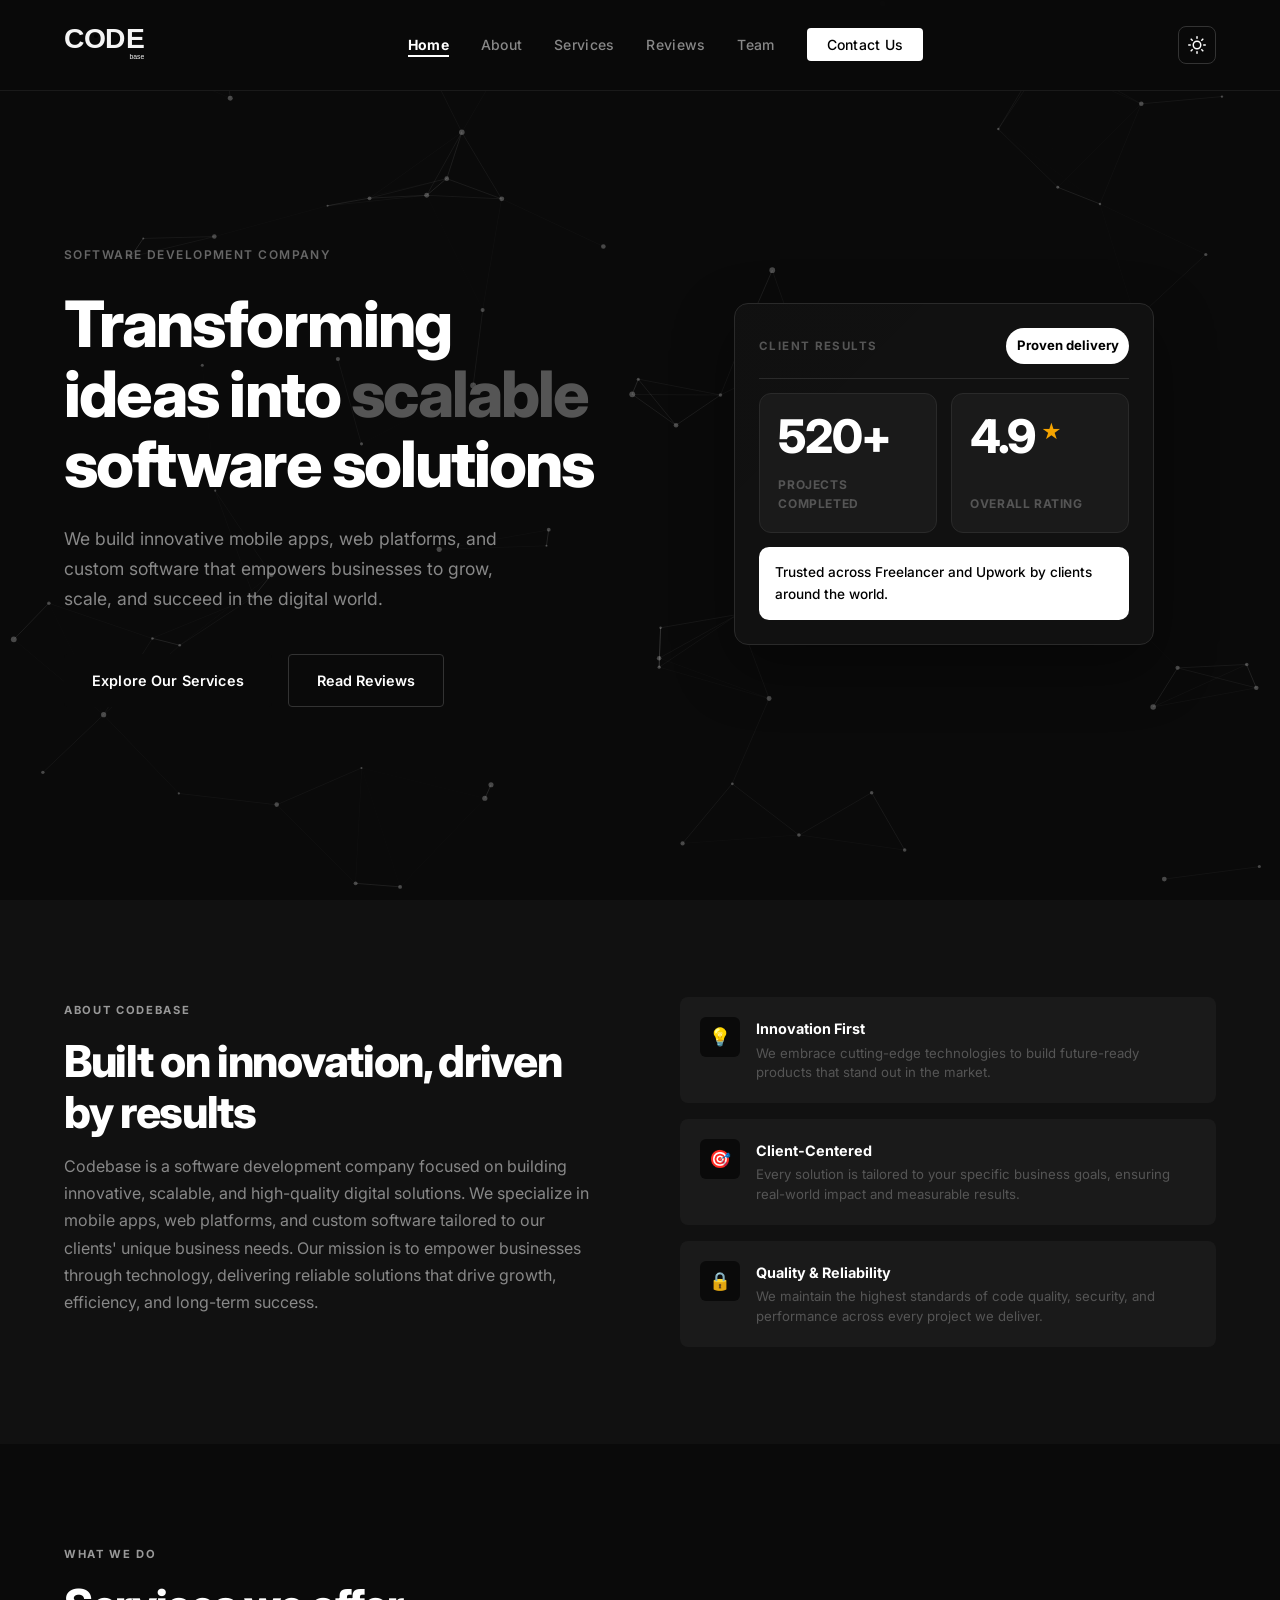
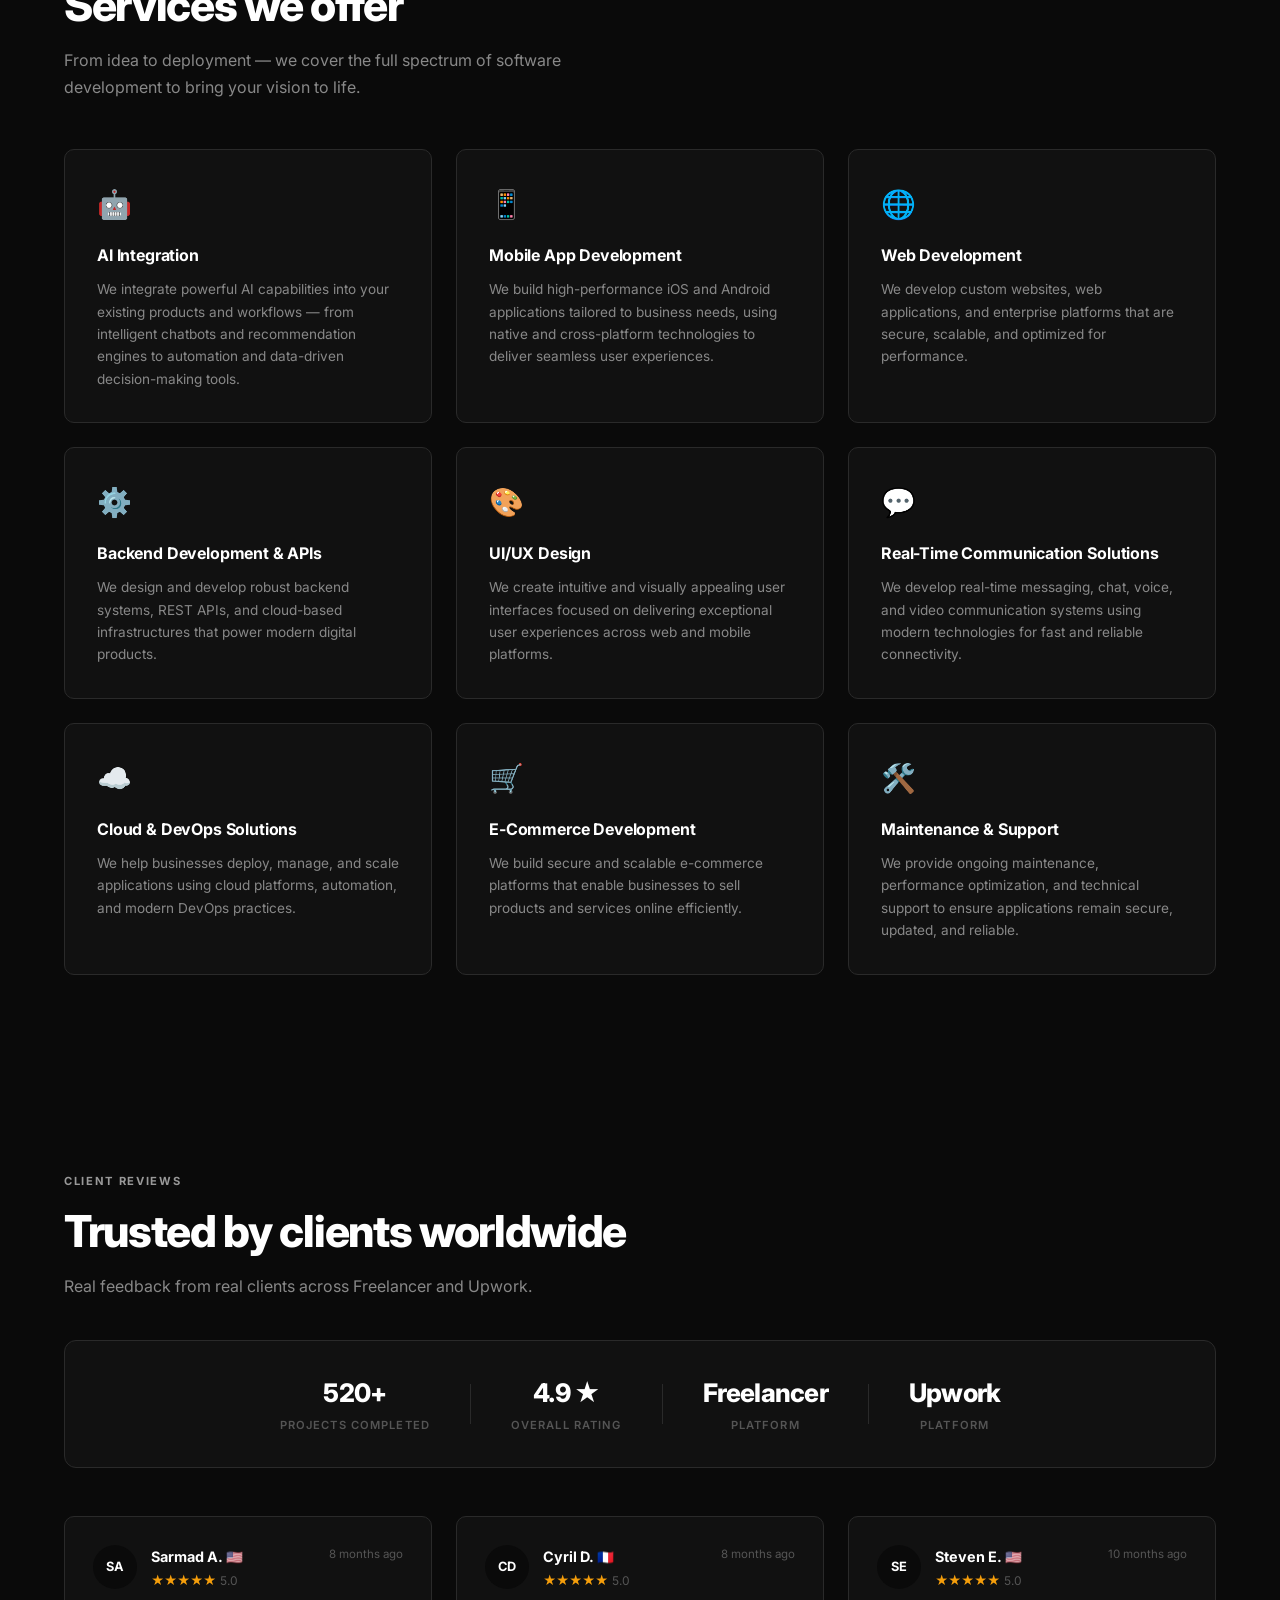
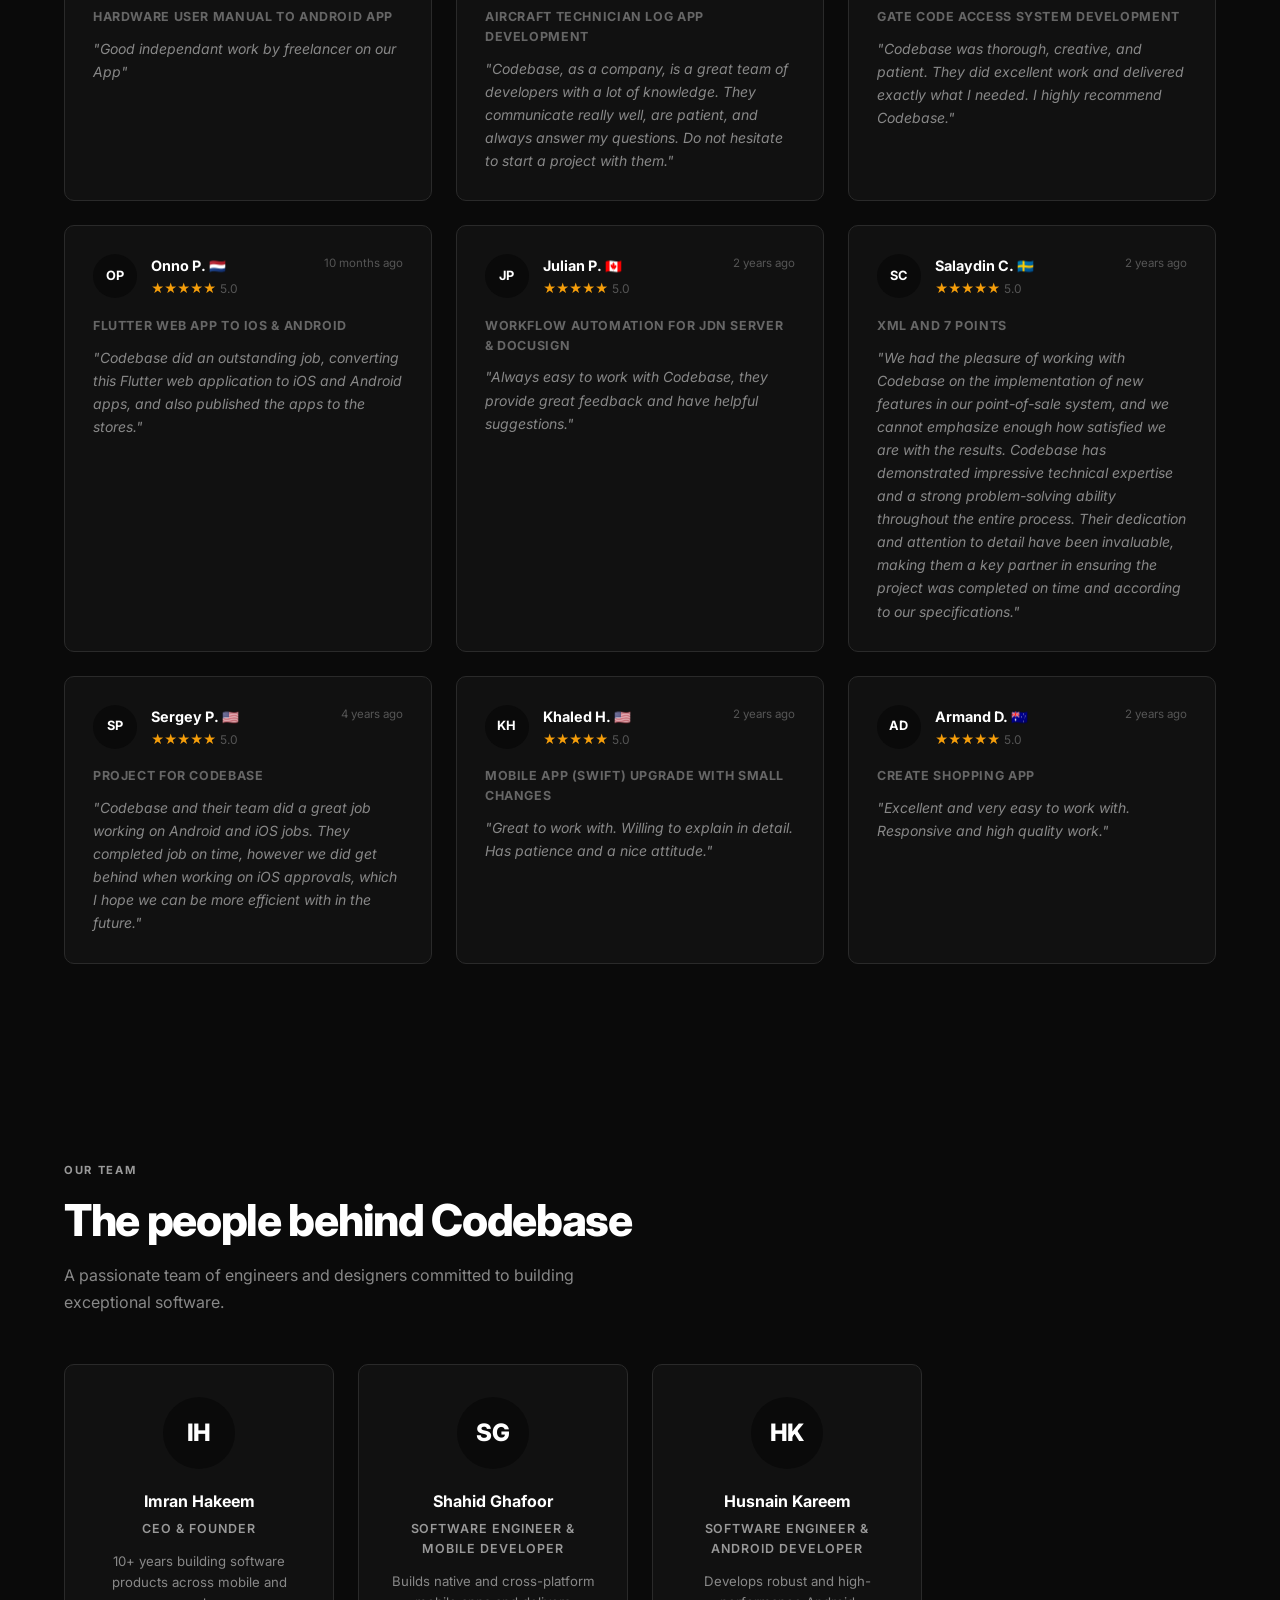
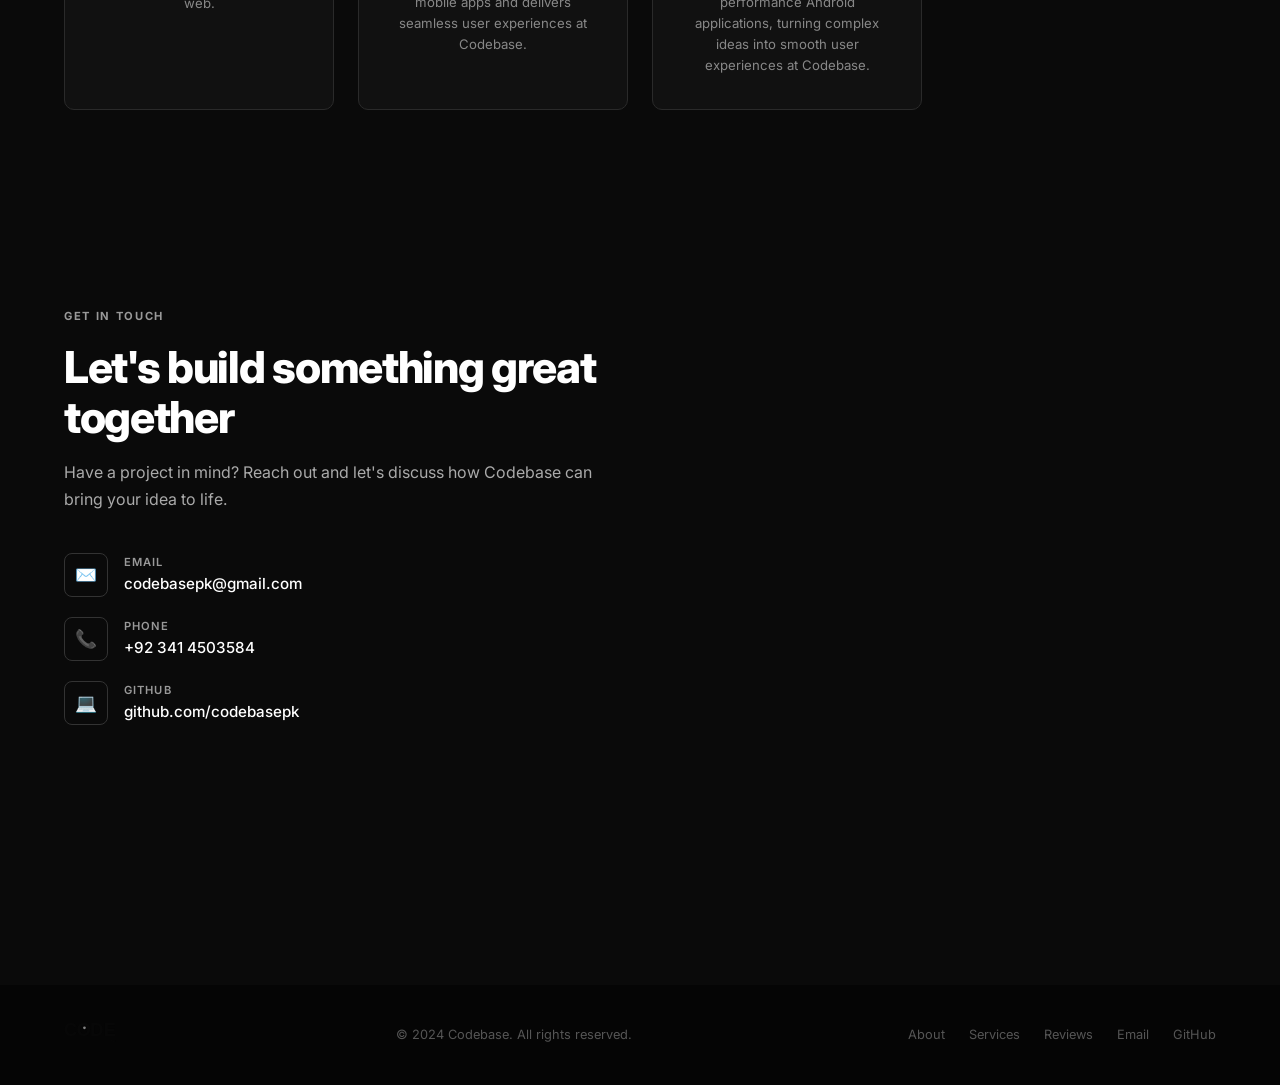
==== commit 1acfb1e0: "Remove Omer Akram, update Shahid to Shahid Ghafoor" ====
--- a/index.html
+++ b/index.html
@@ -339,14 +339,8 @@
         <p>10+ years building software products across mobile and web.</p>
       </div>
       <div class="team-card fade-up">
-        <div class="team-avatar">OA</div>
-        <h3>Omer Akram</h3>
-        <div class="team-role">Co-Founder & CTO</div>
-        <p>Leads technical architecture and engineering at Codebase.</p>
-      </div>
-      <div class="team-card fade-up">
-        <div class="team-avatar">S</div>
-        <h3>Shahid</h3>
+        <div class="team-avatar">SG</div>
+        <h3>Shahid Ghafoor</h3>
         <div class="team-role">Software Engineer & Mobile Developer</div>
         <p>Builds native and cross-platform mobile apps and delivers seamless user experiences at Codebase.</p>
       </div>
--- a/styles.css
+++ b/styles.css
@@ -10,6 +10,7 @@
   --gray-800: #222222;
   --font: 'Inter', 'Helvetica Neue', Arial, sans-serif;
   --transition: 0.3s ease;
+  --lift-transition: transform 0.35s cubic-bezier(0.34, 1.56, 0.64, 1), box-shadow 0.35s ease;
 }
 
 html { scroll-behavior: smooth; }
@@ -352,13 +353,12 @@
   padding: 2rem;
   border: 1.5px solid var(--gray-200);
   border-radius: 10px;
-  transition: var(--transition);
   cursor: default;
+  transition: transform 0.35s cubic-bezier(0.34, 1.56, 0.64, 1), box-shadow 0.35s ease;
 }
 .service-card:hover {
-  border-color: var(--black);
-  transform: translateY(-10px);
-  box-shadow: 0 20px 40px rgba(0,0,0,0.12);
+  transform: translateY(-12px);
+  box-shadow: 0 24px 48px rgba(0,0,0,0.14);
 }
 
 .service-icon {
@@ -395,11 +395,11 @@
   border-radius: 12px;
   overflow: hidden;
   border: 1.5px solid var(--gray-200);
-  transition: var(--transition);
+  transition: transform 0.35s cubic-bezier(0.34, 1.56, 0.64, 1), box-shadow 0.35s ease;
 }
 .portfolio-card:hover {
-  transform: translateY(-10px);
-  box-shadow: 0 20px 40px rgba(0,0,0,0.12);
+  transform: translateY(-12px);
+  box-shadow: 0 24px 48px rgba(0,0,0,0.14);
 }
 
 .portfolio-cover {
@@ -490,9 +490,9 @@
   padding: 1.75rem;
   border: 1.5px solid var(--gray-200);
   border-radius: 10px;
-  transition: var(--transition);
-}
-.review-card:hover { border-color: var(--black); transform: translateY(-10px); box-shadow: 0 20px 40px rgba(0,0,0,0.12); }
+  transition: transform 0.35s cubic-bezier(0.34, 1.56, 0.64, 1), box-shadow 0.35s ease;
+}
+.review-card:hover { transform: translateY(-12px); box-shadow: 0 24px 48px rgba(0,0,0,0.14); }
 
 .review-top { display: flex; align-items: flex-start; gap: 0.875rem; margin-bottom: 1rem; }
 
@@ -543,9 +543,9 @@
   border: 1.5px solid var(--gray-200);
   border-radius: 10px;
   text-align: center;
-  transition: var(--transition);
-}
-.team-card:hover { border-color: var(--black); transform: translateY(-10px); box-shadow: 0 20px 40px rgba(0,0,0,0.12); }
+  transition: transform 0.35s cubic-bezier(0.34, 1.56, 0.64, 1), box-shadow 0.35s ease;
+}
+.team-card:hover { transform: translateY(-12px); box-shadow: 0 24px 48px rgba(0,0,0,0.14); }
 
 .team-avatar {
   width: 72px; height: 72px;
@@ -710,12 +710,12 @@
 
 body.dark #services { background: #0a0a0a; }
 body.dark .service-card { background: #111; border-color: #2a2a2a; }
-body.dark .service-card:hover { border-color: #fff; box-shadow: 0 20px 40px rgba(0,0,0,0.4); }
+body.dark .service-card:hover { transform: translateY(-12px); box-shadow: 0 24px 48px rgba(255,255,255,0.08); }
 body.dark .service-card p { color: #888; }
 
 body.dark #portfolio { background: #111; }
 body.dark .portfolio-card { background: #1a1a1a; border-color: #2a2a2a; }
-body.dark .portfolio-card:hover { box-shadow: 0 20px 40px rgba(0,0,0,0.4); }
+body.dark .portfolio-card:hover { transform: translateY(-12px); box-shadow: 0 24px 48px rgba(255,255,255,0.08); }
 body.dark .portfolio-category { color: #666; }
 body.dark .portfolio-body p { color: #888; }
 body.dark .p-stat-label { color: #666; }
@@ -725,14 +725,14 @@
 body.dark .rs-divider { background: #2a2a2a; }
 body.dark .rs-label { color: #555; }
 body.dark .review-card { background: #111; border-color: #2a2a2a; }
-body.dark .review-card:hover { border-color: #fff; box-shadow: 0 20px 40px rgba(0,0,0,0.4); }
+body.dark .review-card:hover { transform: translateY(-12px); box-shadow: 0 24px 48px rgba(255,255,255,0.08); }
 body.dark .review-time { color: #555; }
 body.dark .review-project { color: #666; }
 body.dark .review-text { color: #888; }
 
 body.dark #team { background: #0a0a0a; }
 body.dark .team-card { background: #111; border-color: #2a2a2a; }
-body.dark .team-card:hover { border-color: #fff; box-shadow: 0 20px 40px rgba(0,0,0,0.4); }
+body.dark .team-card:hover { transform: translateY(-12px); box-shadow: 0 24px 48px rgba(255,255,255,0.08); }
 body.dark .team-card p { color: #888; }
 
 body.dark #contact iframe {
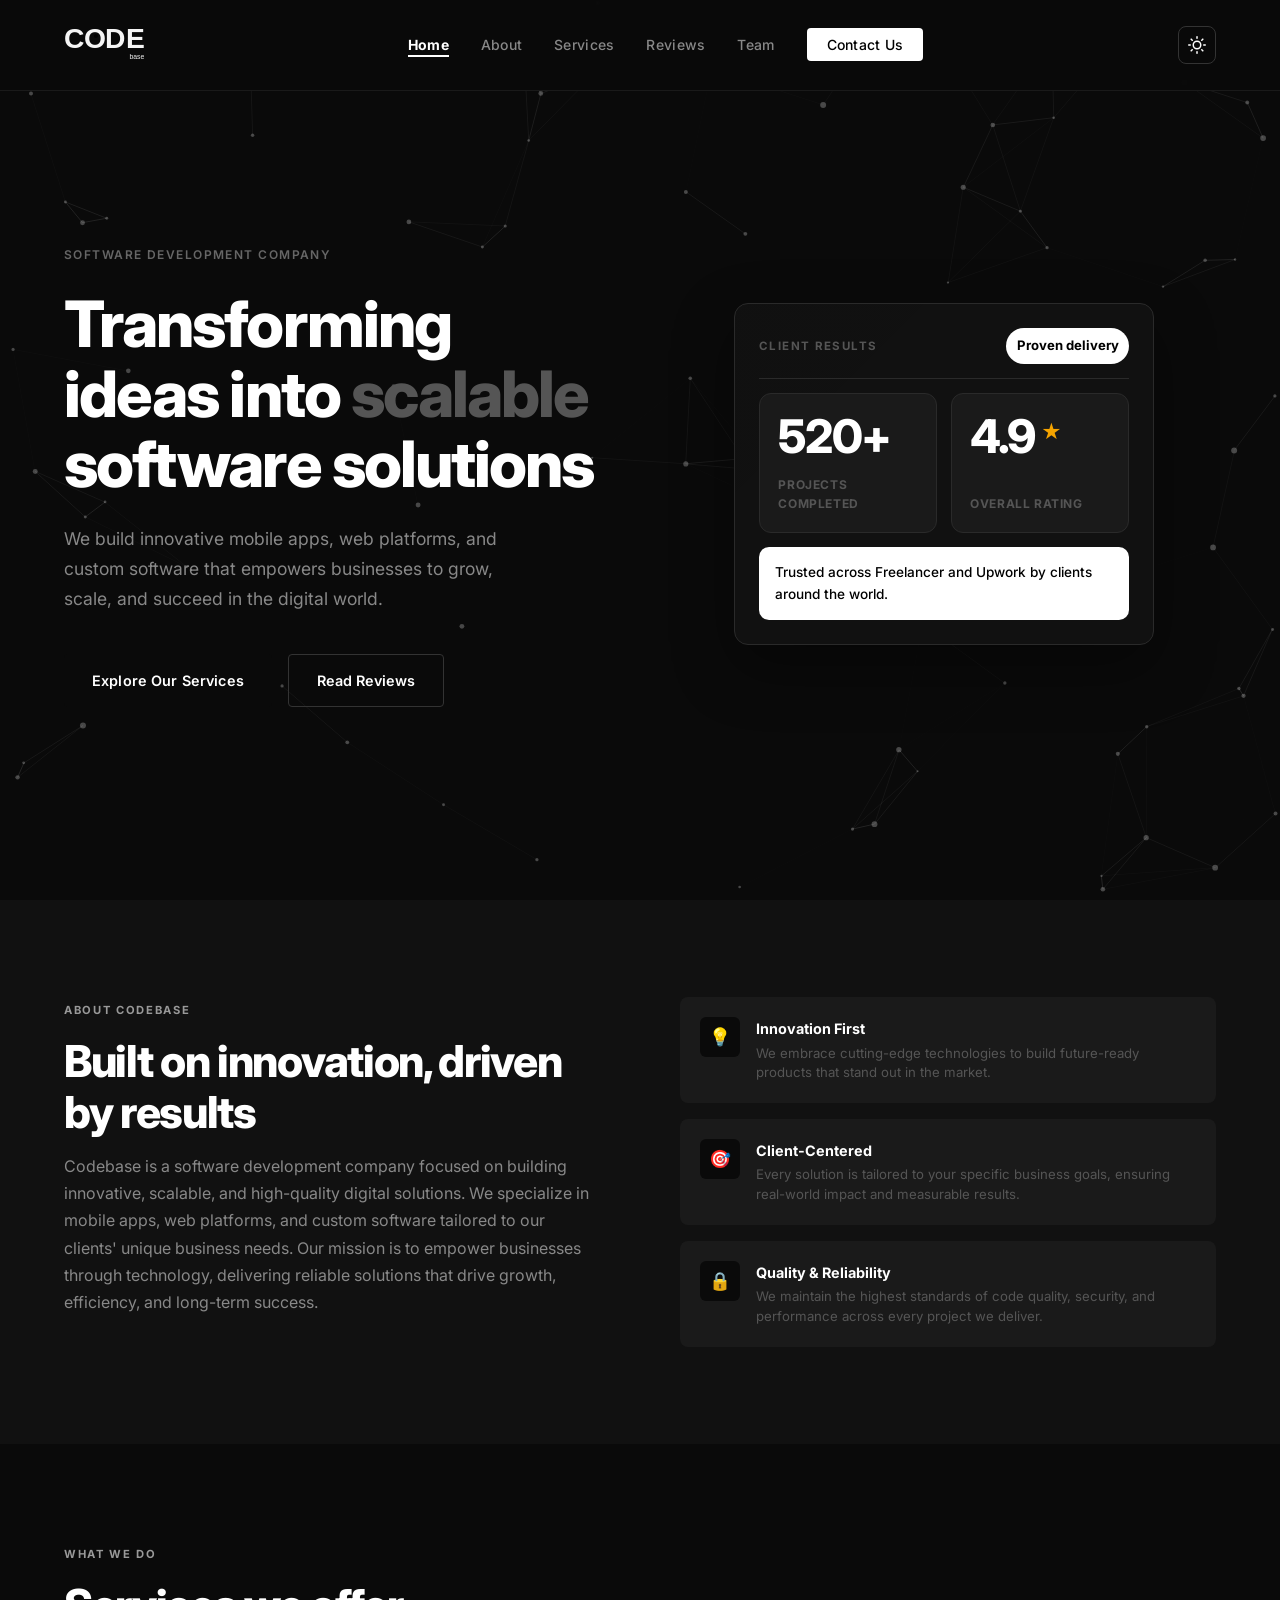
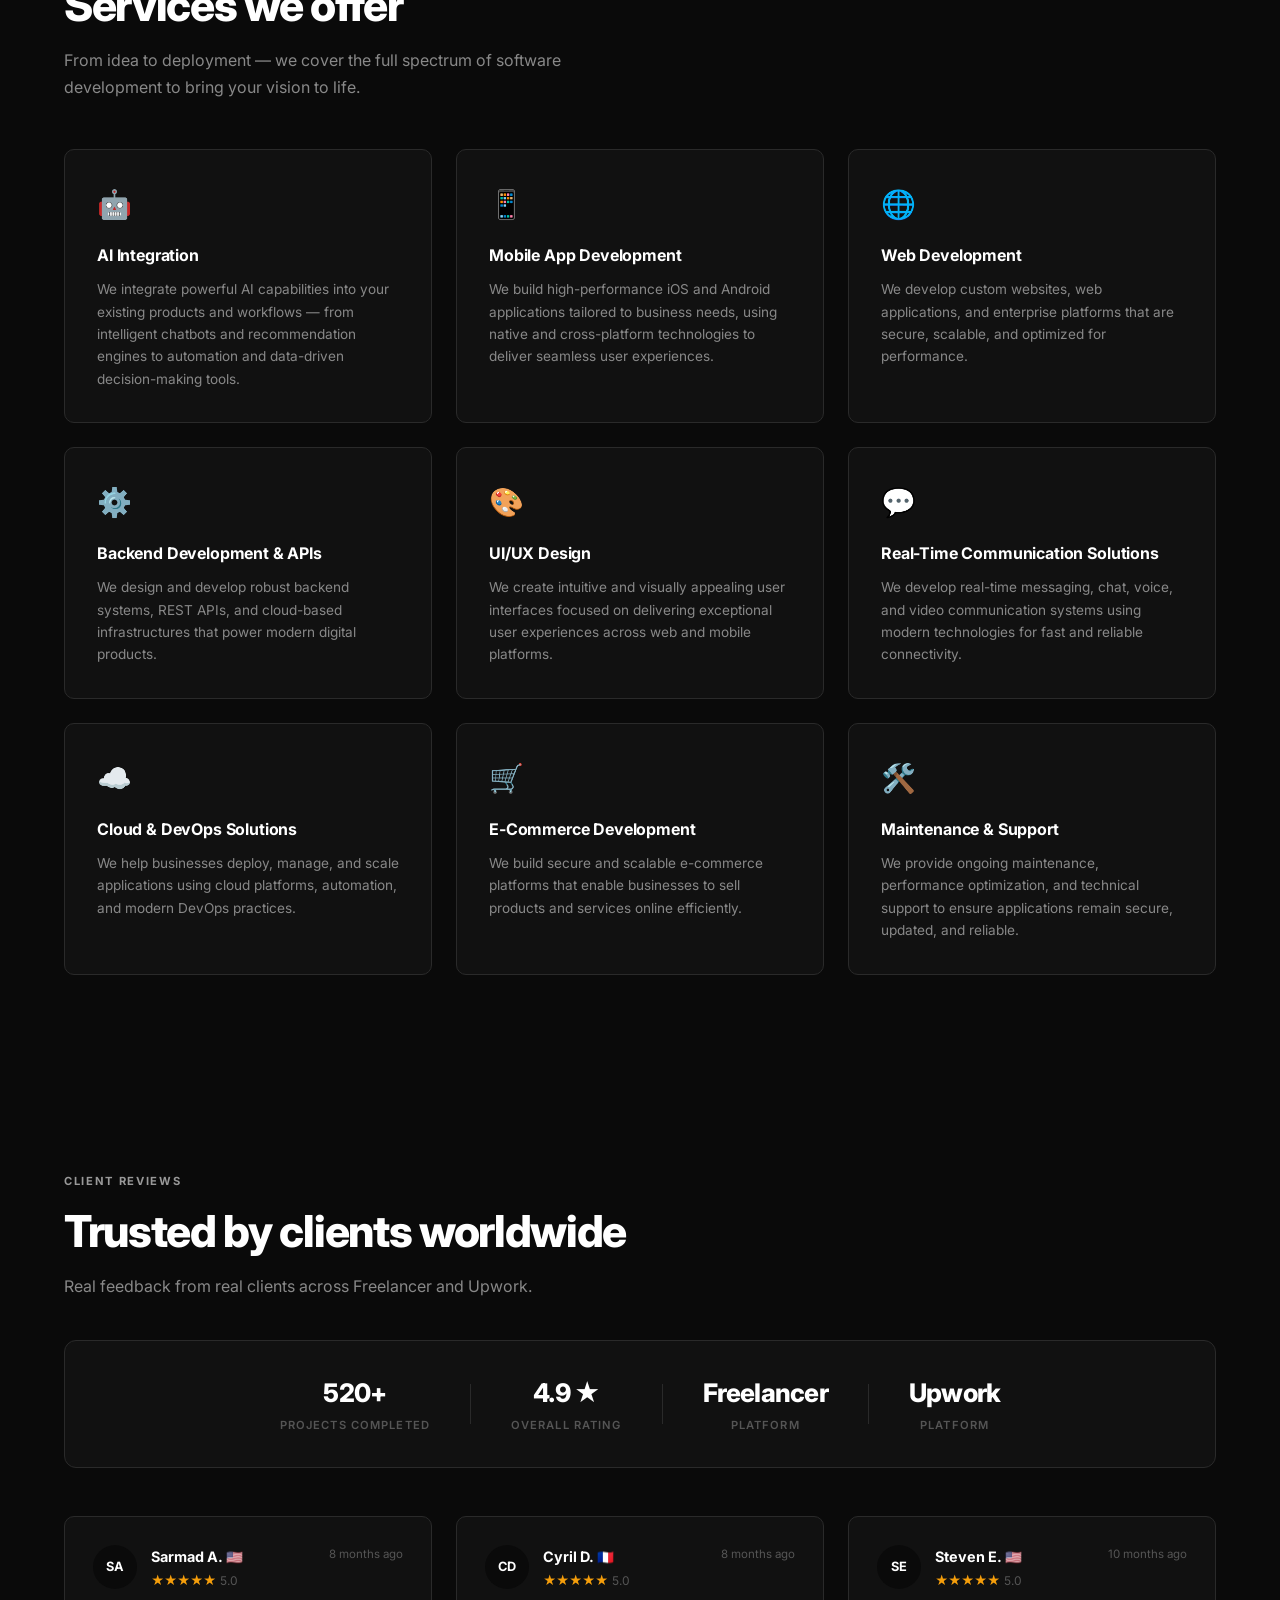
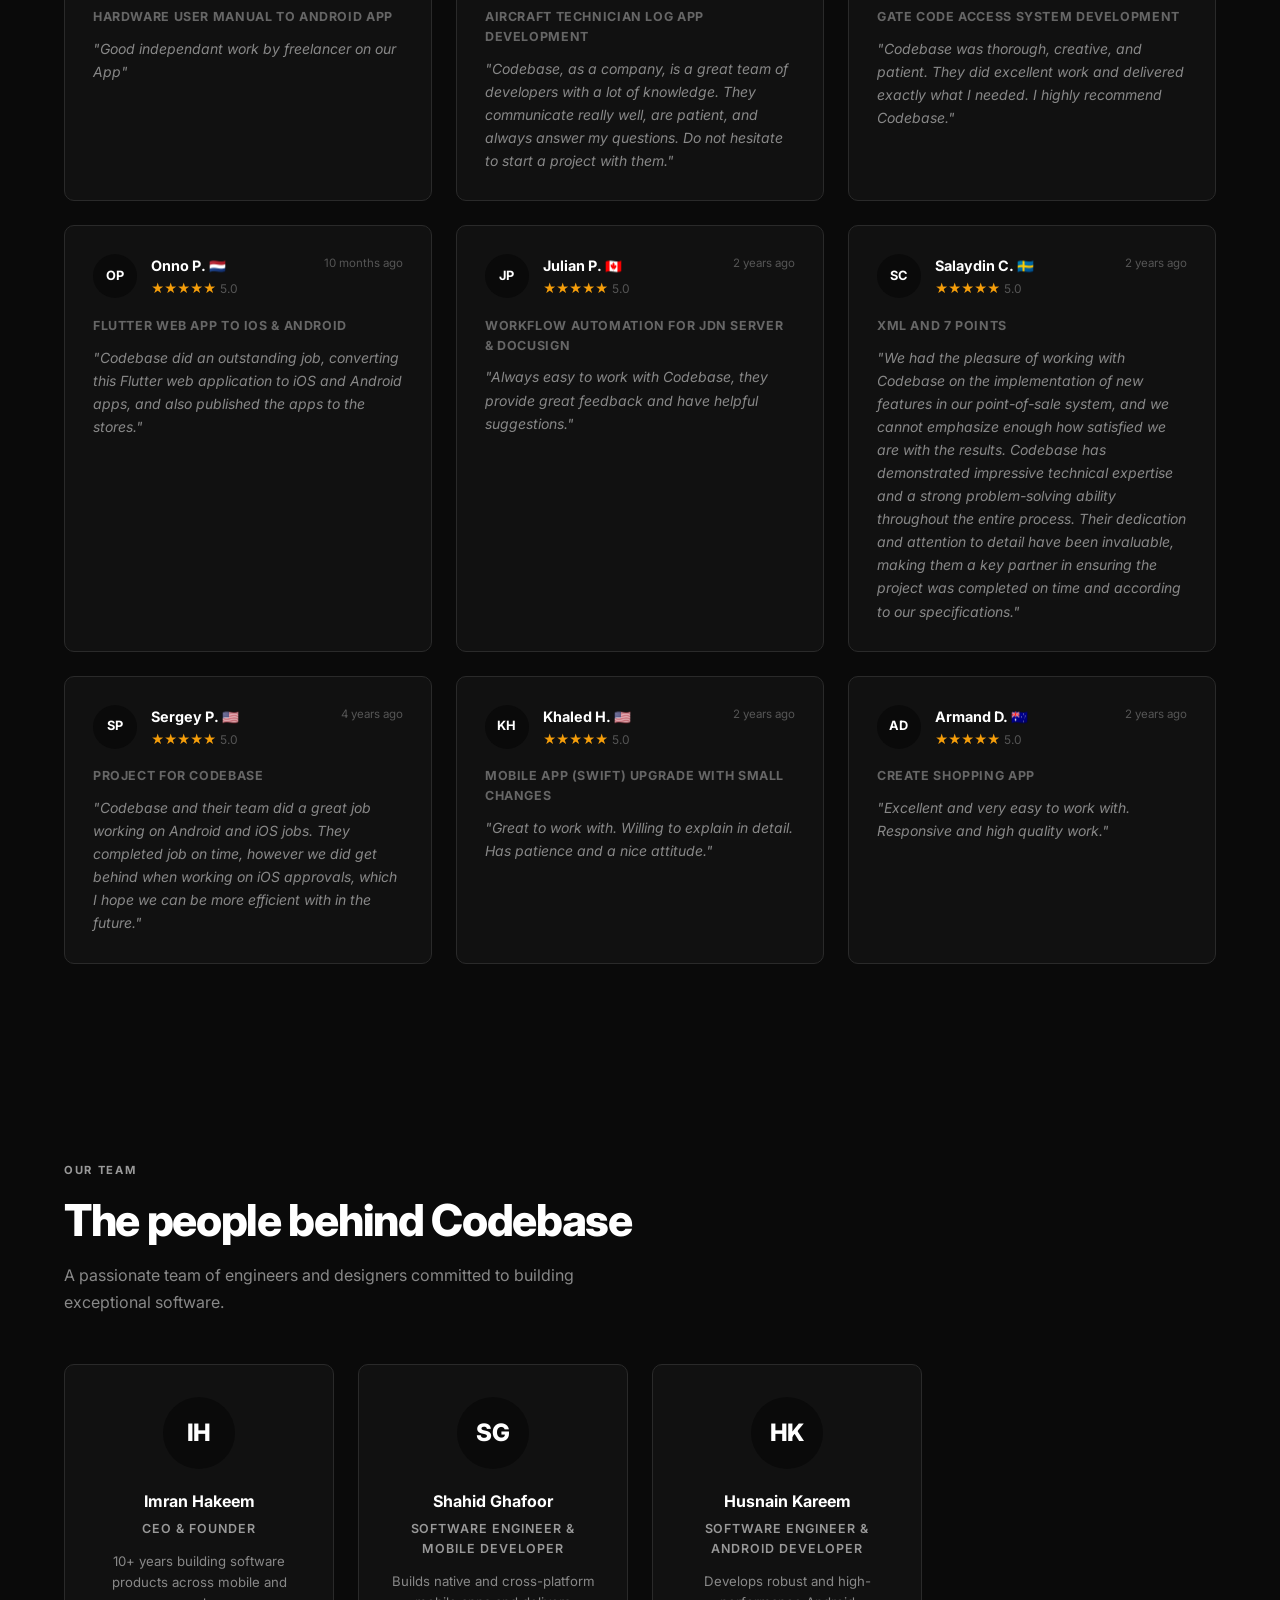
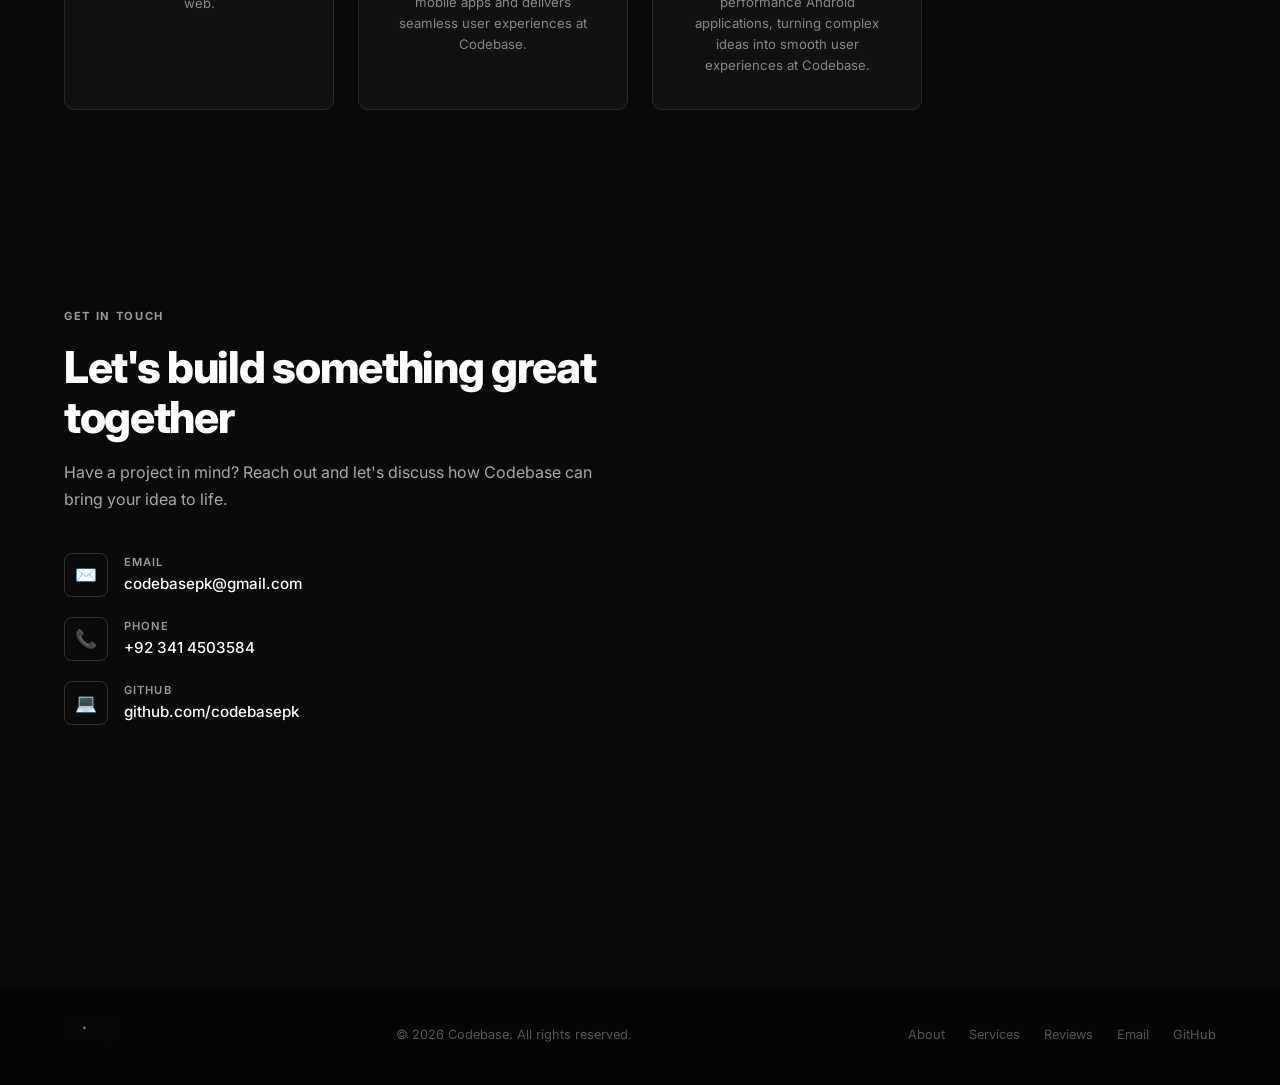
==== commit 78e0f326: "Update copyright year to 2026" ====
--- a/index.html
+++ b/index.html
@@ -408,7 +408,7 @@
     <div class="footer-logo">
       <img src="assets/logo.svg" alt="Codebase" />
     </div>
-    <div class="footer-copy">© 2024 Codebase. All rights reserved.</div>
+    <div class="footer-copy">© 2026 Codebase. All rights reserved.</div>
     <div class="footer-links">
       <a href="#about">About</a>
       <a href="#services">Services</a>
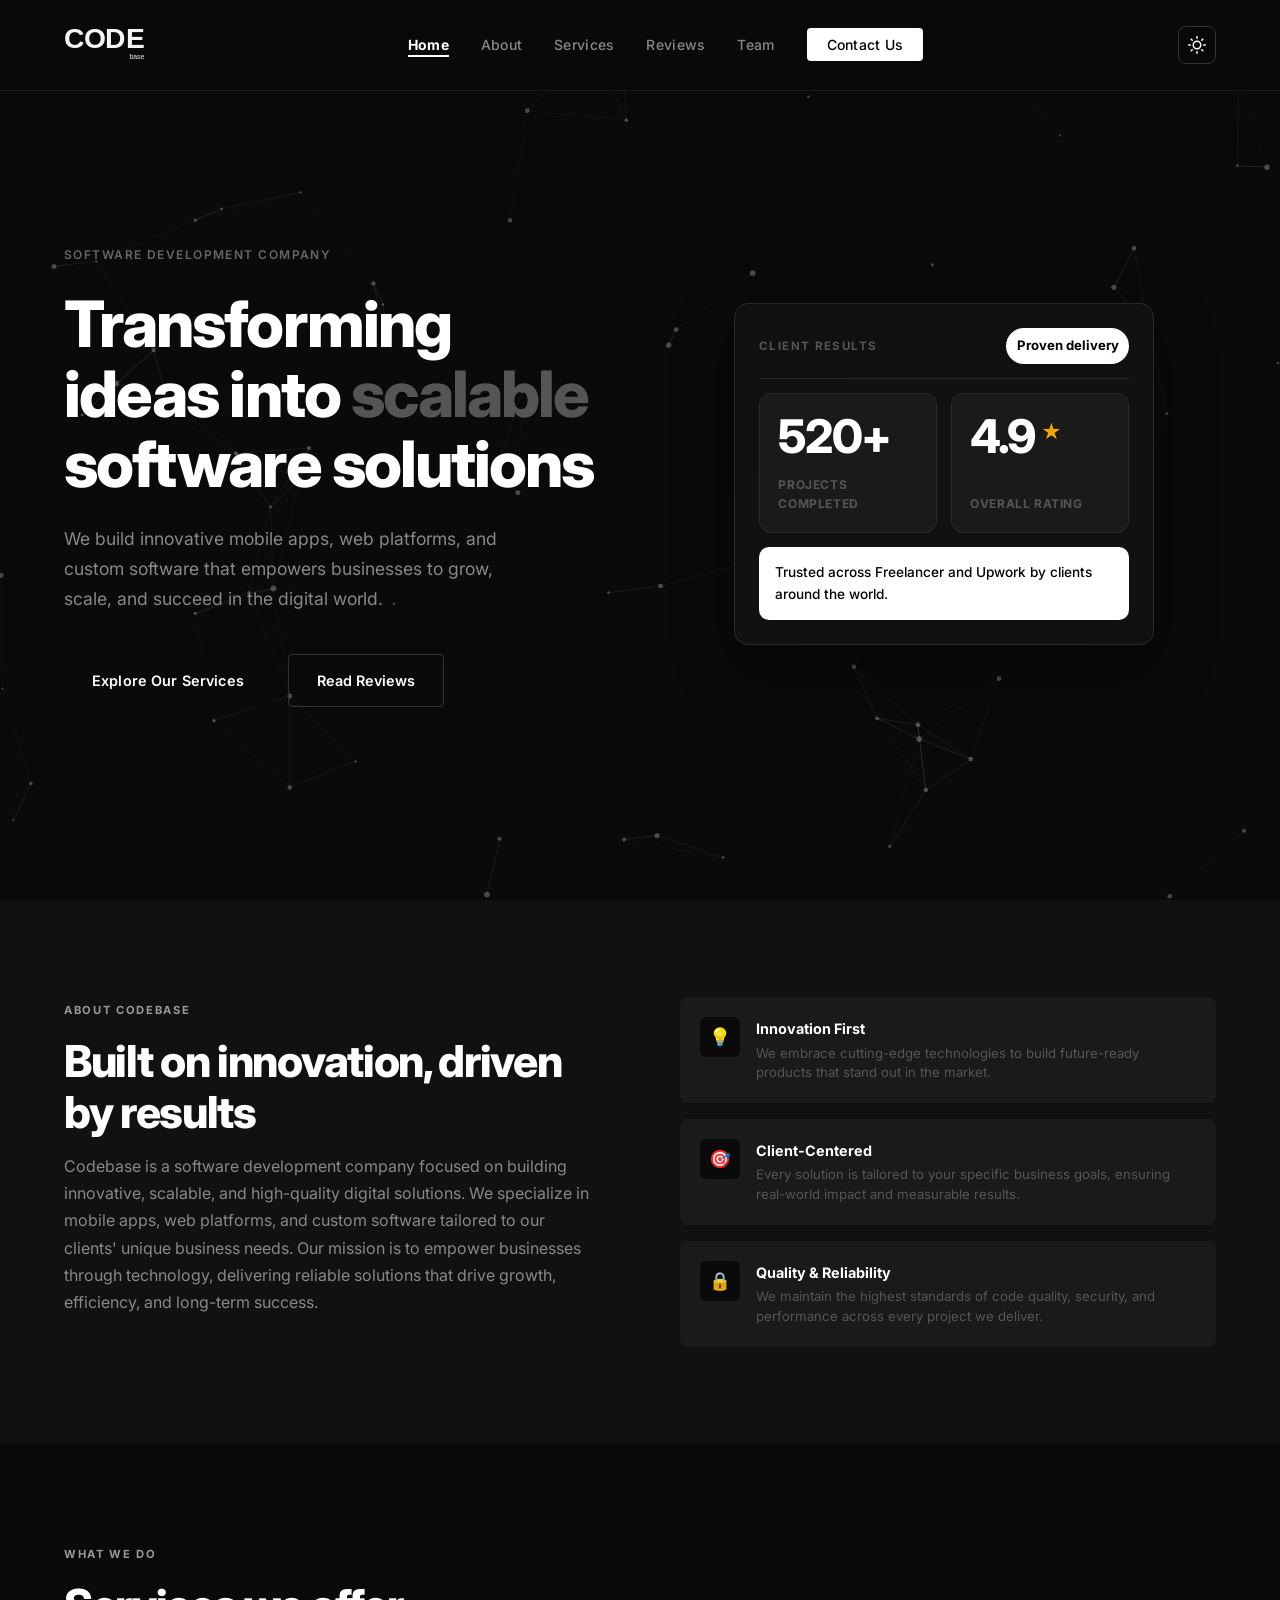
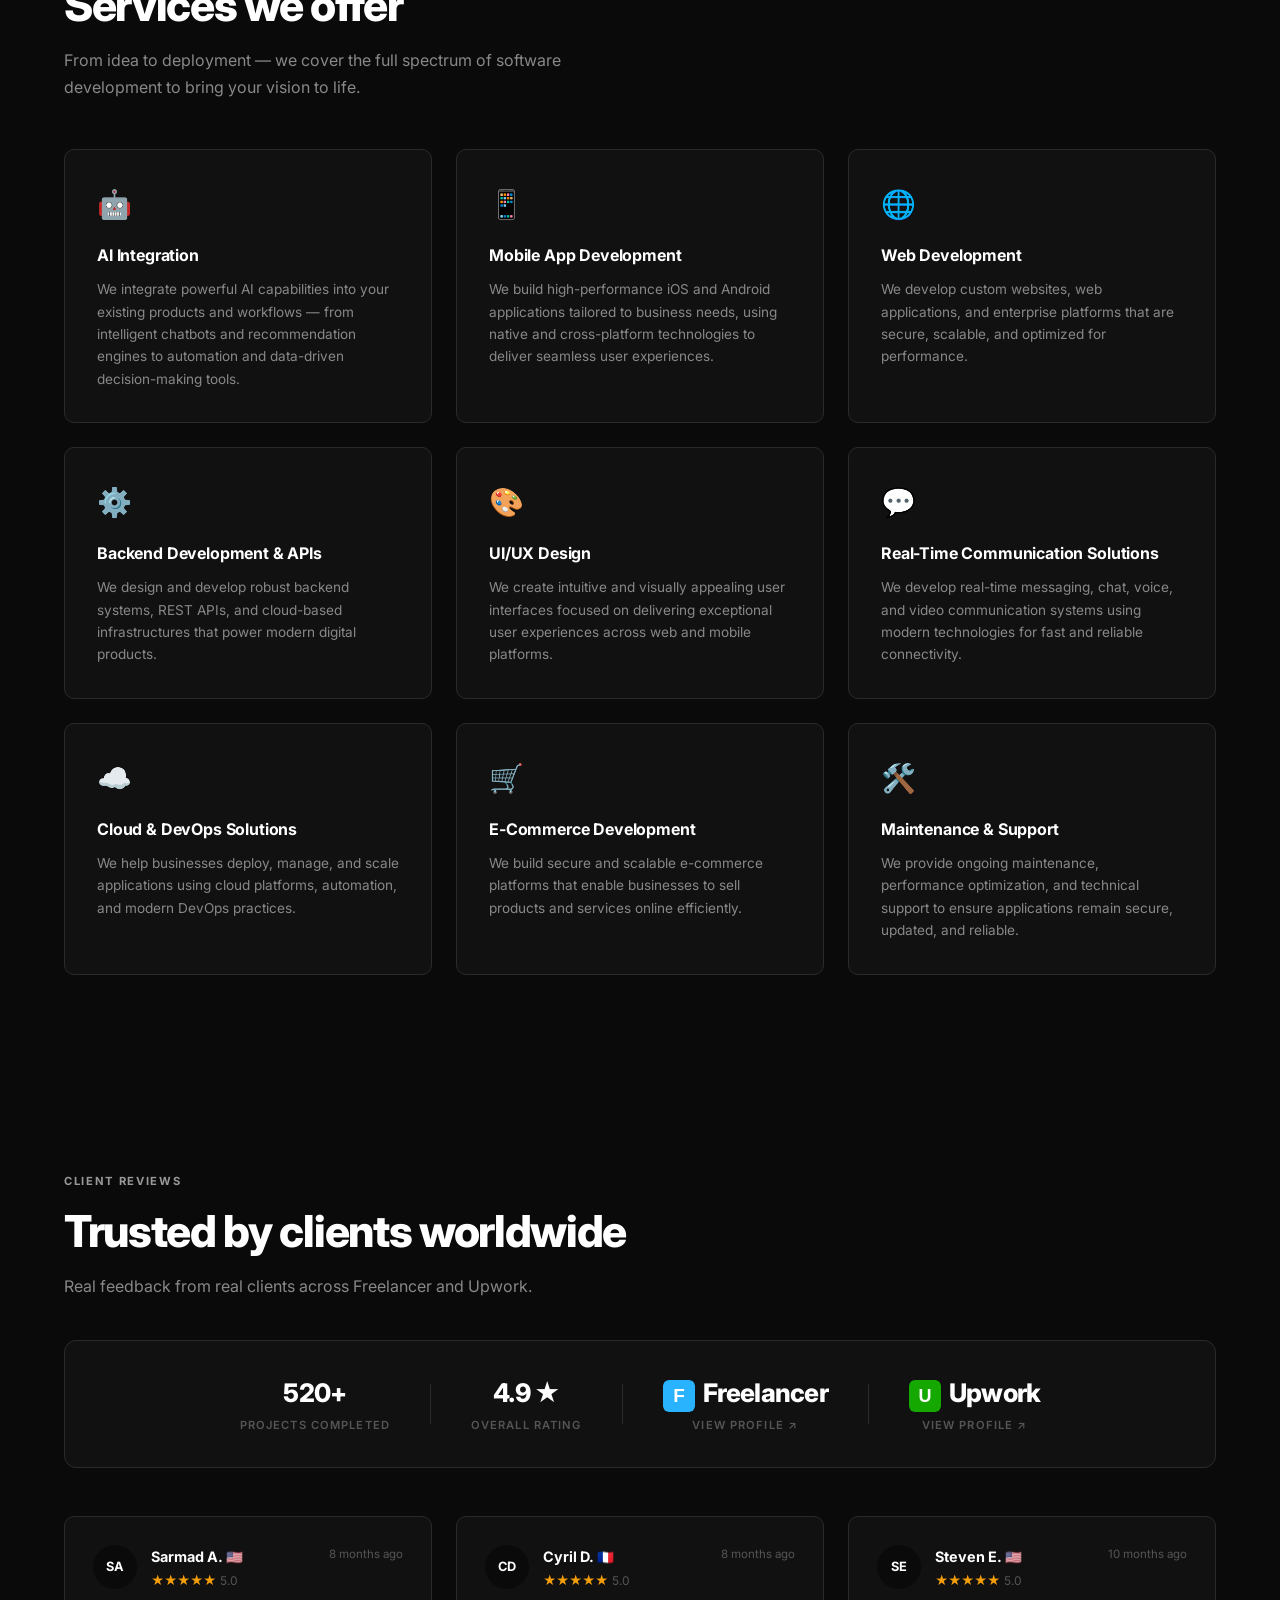
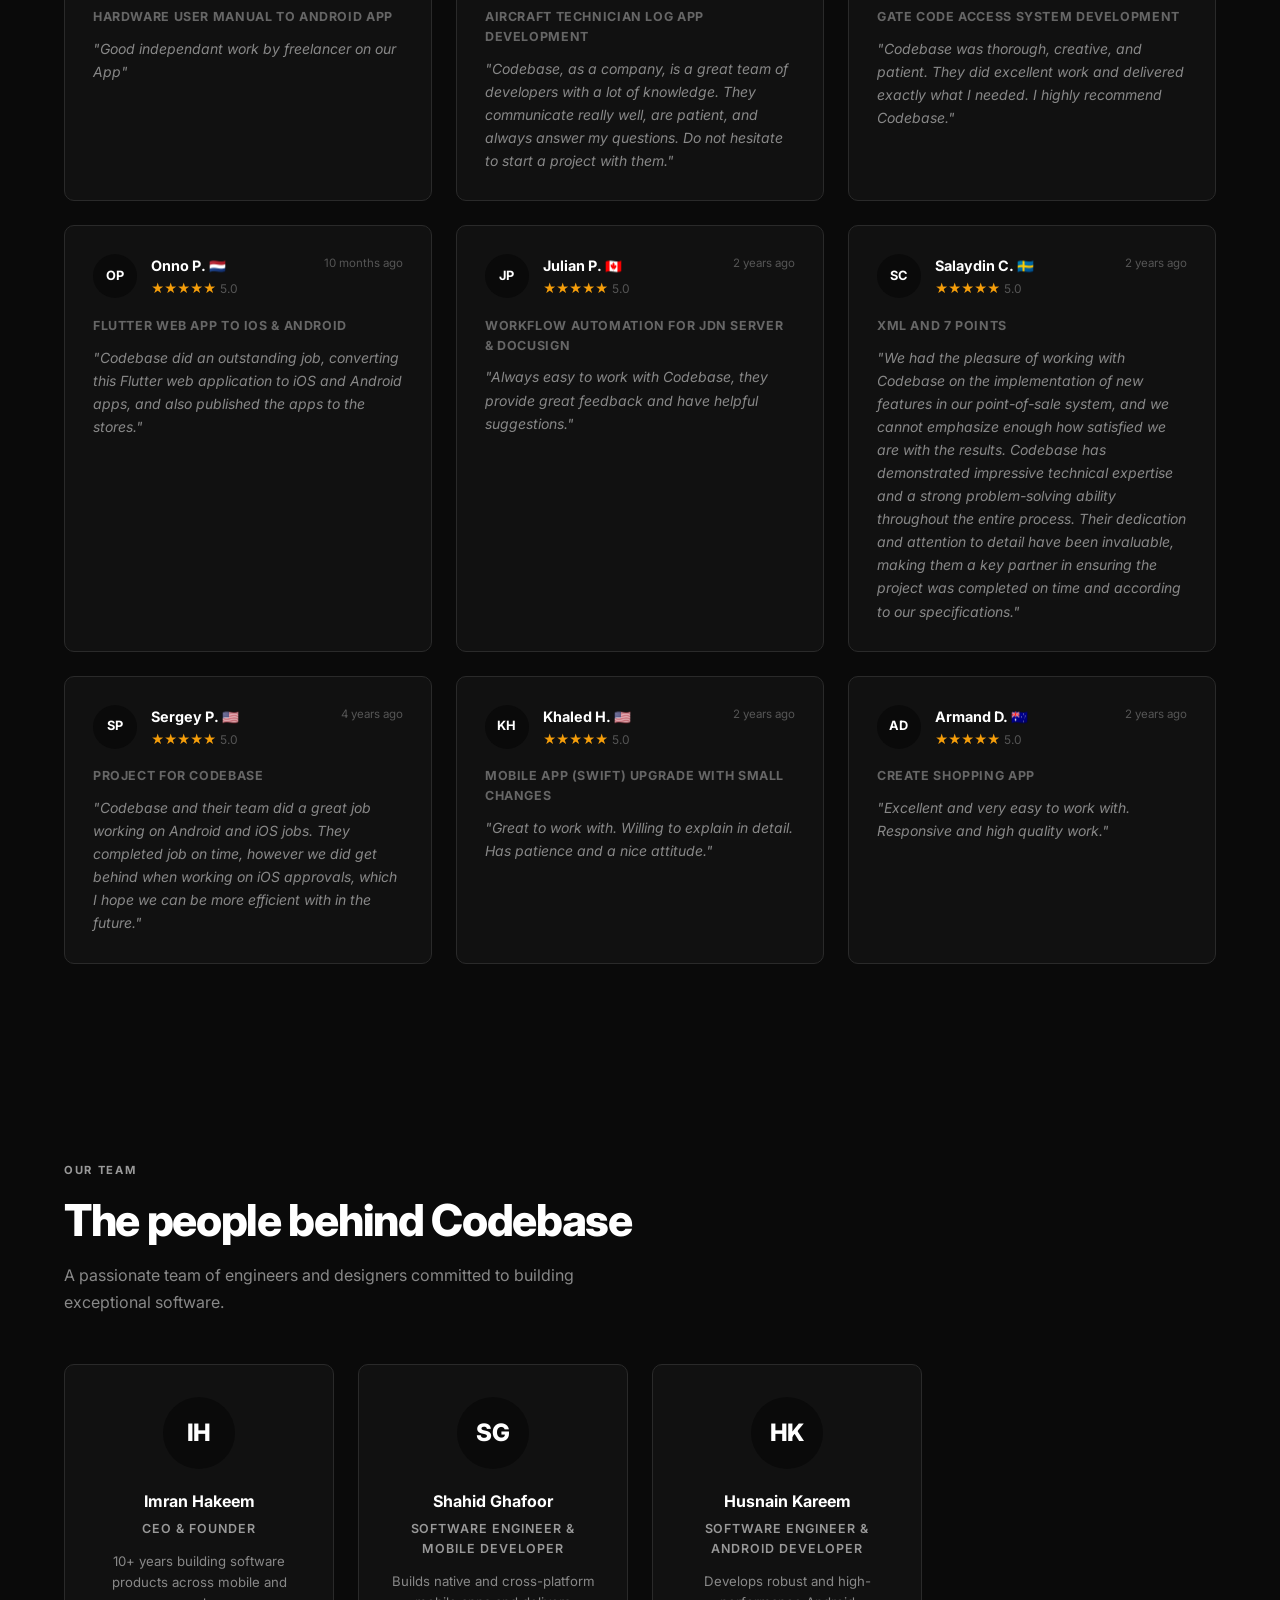
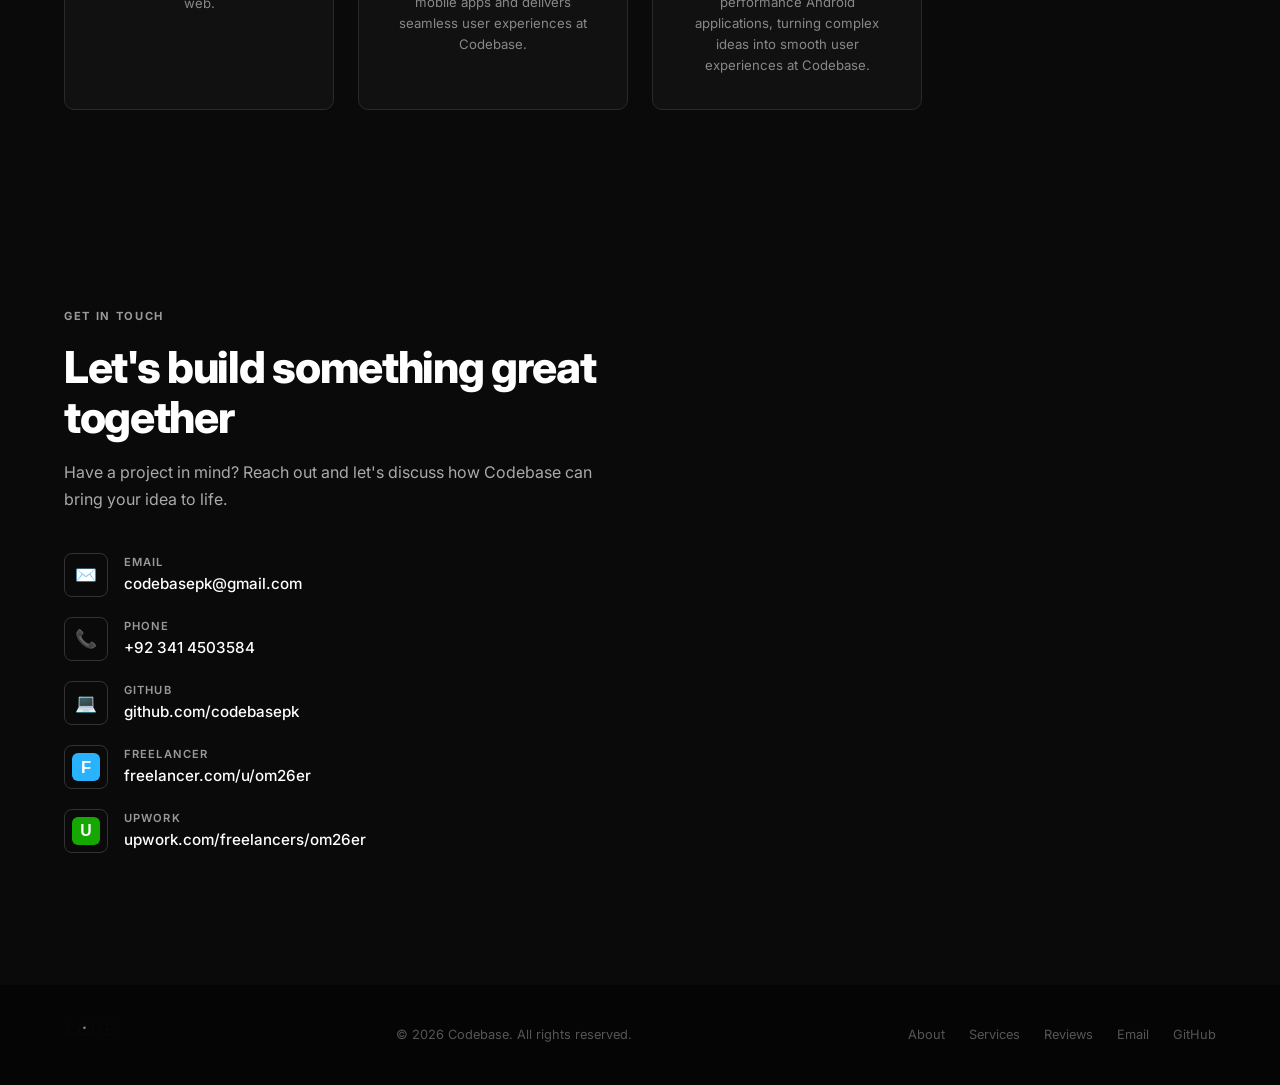
==== commit a48fc45a: "Add Freelancer and Upwork profile links with logos" ====
--- a/index.html
+++ b/index.html
@@ -192,13 +192,17 @@
       </div>
       <div class="rs-divider"></div>
       <div class="rs-item">
-        <div class="rs-num">Freelancer</div>
-        <div class="rs-label">Platform</div>
+        <a href="https://www.freelancer.com/u/om26er" target="_blank" rel="noopener" class="rs-link">
+          <div class="rs-num"><img src="assets/freelancer.svg" alt="Freelancer" style="width:32px;height:32px;border-radius:6px;vertical-align:middle;margin-right:8px;" />Freelancer</div>
+          <div class="rs-label">View Profile ↗</div>
+        </a>
       </div>
       <div class="rs-divider"></div>
       <div class="rs-item">
-        <div class="rs-num">Upwork</div>
-        <div class="rs-label">Platform</div>
+        <a href="https://www.upwork.com/freelancers/om26er?viewMode=1" target="_blank" rel="noopener" class="rs-link">
+          <div class="rs-num"><img src="assets/upwork.svg" alt="Upwork" style="width:32px;height:32px;border-radius:6px;vertical-align:middle;margin-right:8px;" />Upwork</div>
+          <div class="rs-label">View Profile ↗</div>
+        </a>
       </div>
     </div>
 
@@ -384,6 +388,20 @@
               <div class="contact-item-value"><a href="https://github.com/codebasepk" target="_blank" rel="noopener">github.com/codebasepk</a></div>
             </div>
           </div>
+          <div class="contact-item">
+            <div class="contact-item-icon"><img src="assets/freelancer.svg" alt="Freelancer" style="width:28px;height:28px;border-radius:6px;" /></div>
+            <div class="contact-item-body">
+              <div class="contact-item-label">Freelancer</div>
+              <div class="contact-item-value"><a href="https://www.freelancer.com/u/om26er" target="_blank" rel="noopener">freelancer.com/u/om26er</a></div>
+            </div>
+          </div>
+          <div class="contact-item">
+            <div class="contact-item-icon"><img src="assets/upwork.svg" alt="Upwork" style="width:28px;height:28px;border-radius:6px;" /></div>
+            <div class="contact-item-body">
+              <div class="contact-item-label">Upwork</div>
+              <div class="contact-item-value"><a href="https://www.upwork.com/freelancers/om26er?viewMode=1" target="_blank" rel="noopener">upwork.com/freelancers/om26er</a></div>
+            </div>
+          </div>
         </div>
       </div>
       <div class="fade-up">
--- a/styles.css
+++ b/styles.css
@@ -476,6 +476,8 @@
   flex-wrap: wrap;
 }
 .rs-item { text-align: center; padding: 0 2.5rem; }
+.rs-link { text-decoration: none; transition: opacity 0.2s ease; }
+.rs-link:hover { opacity: 0.75; }
 .rs-num { font-size: 1.6rem; font-weight: 800; color: var(--white); letter-spacing: -0.03em; }
 .rs-label { font-size: 0.7rem; color: #666; text-transform: uppercase; letter-spacing: 0.1em; font-weight: 600; margin-top: 0.2rem; }
 .rs-divider { width: 1px; height: 40px; background: #222; flex-shrink: 0; }
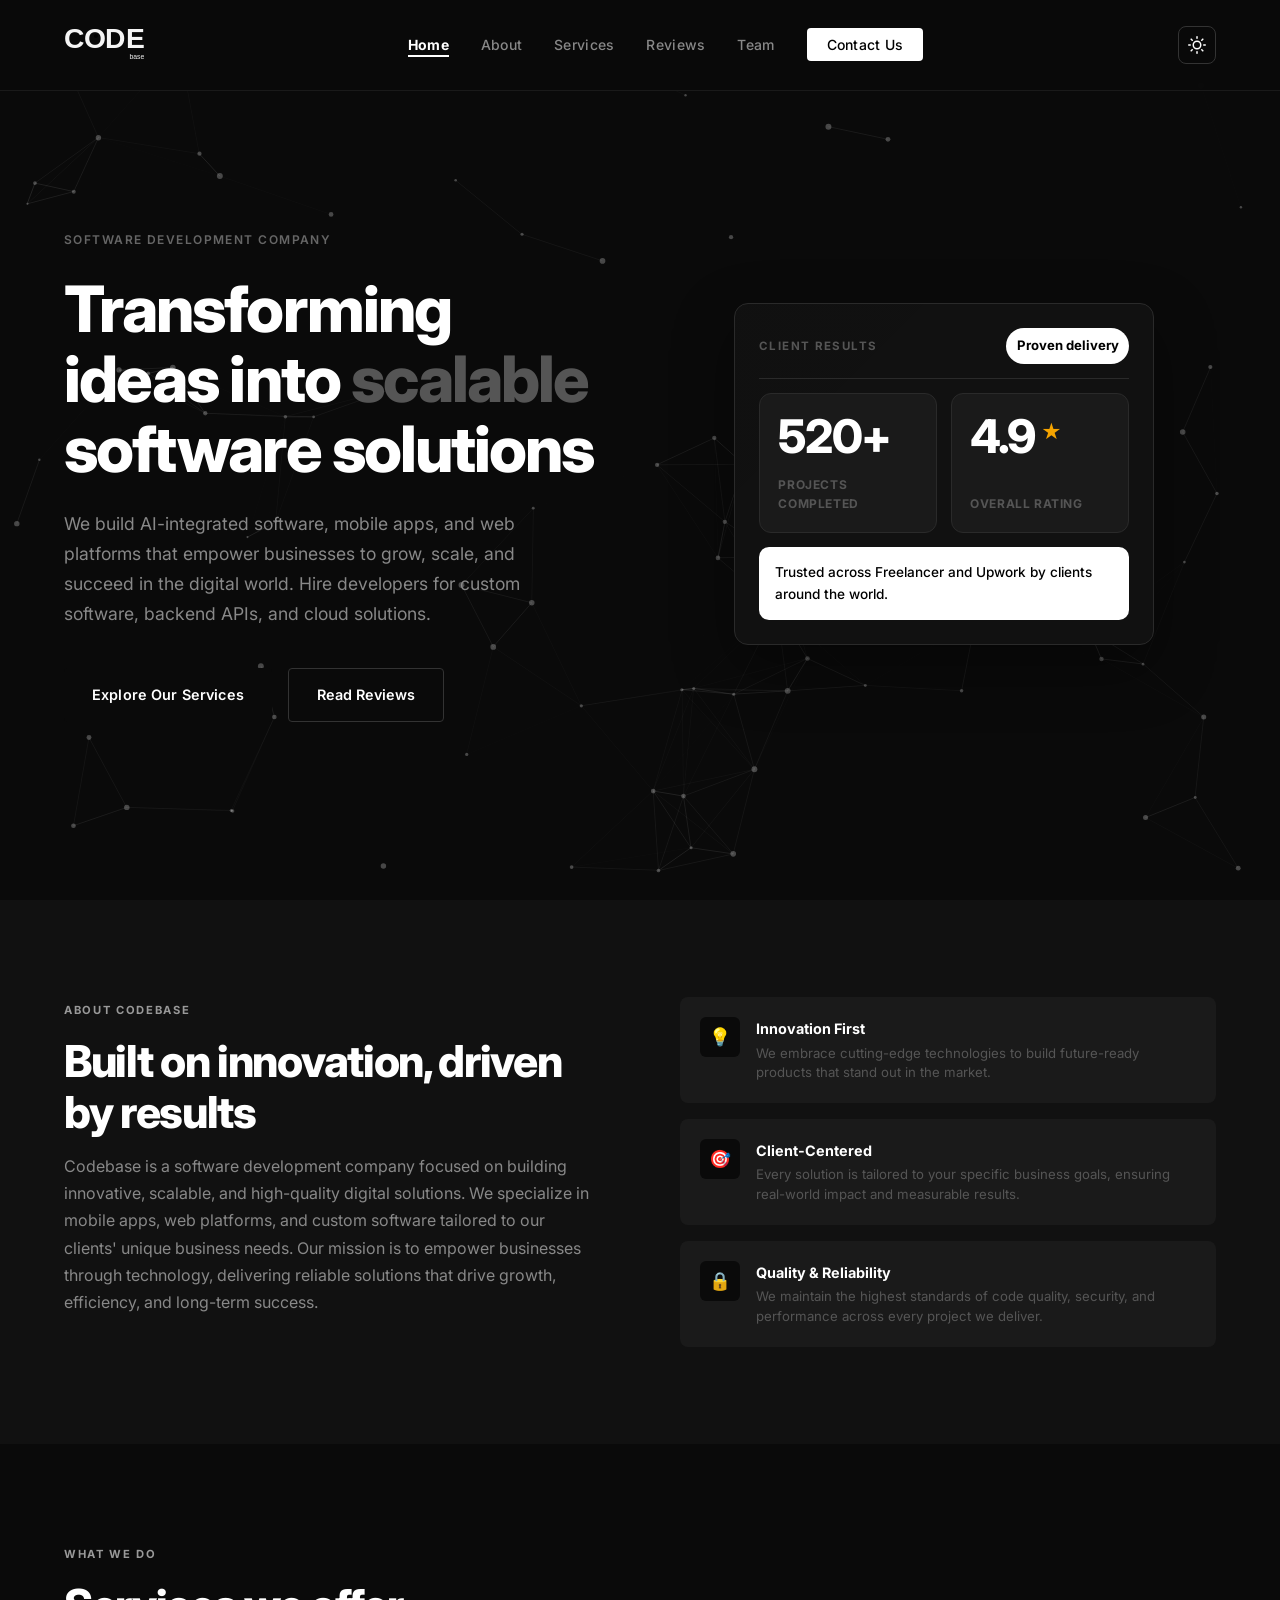
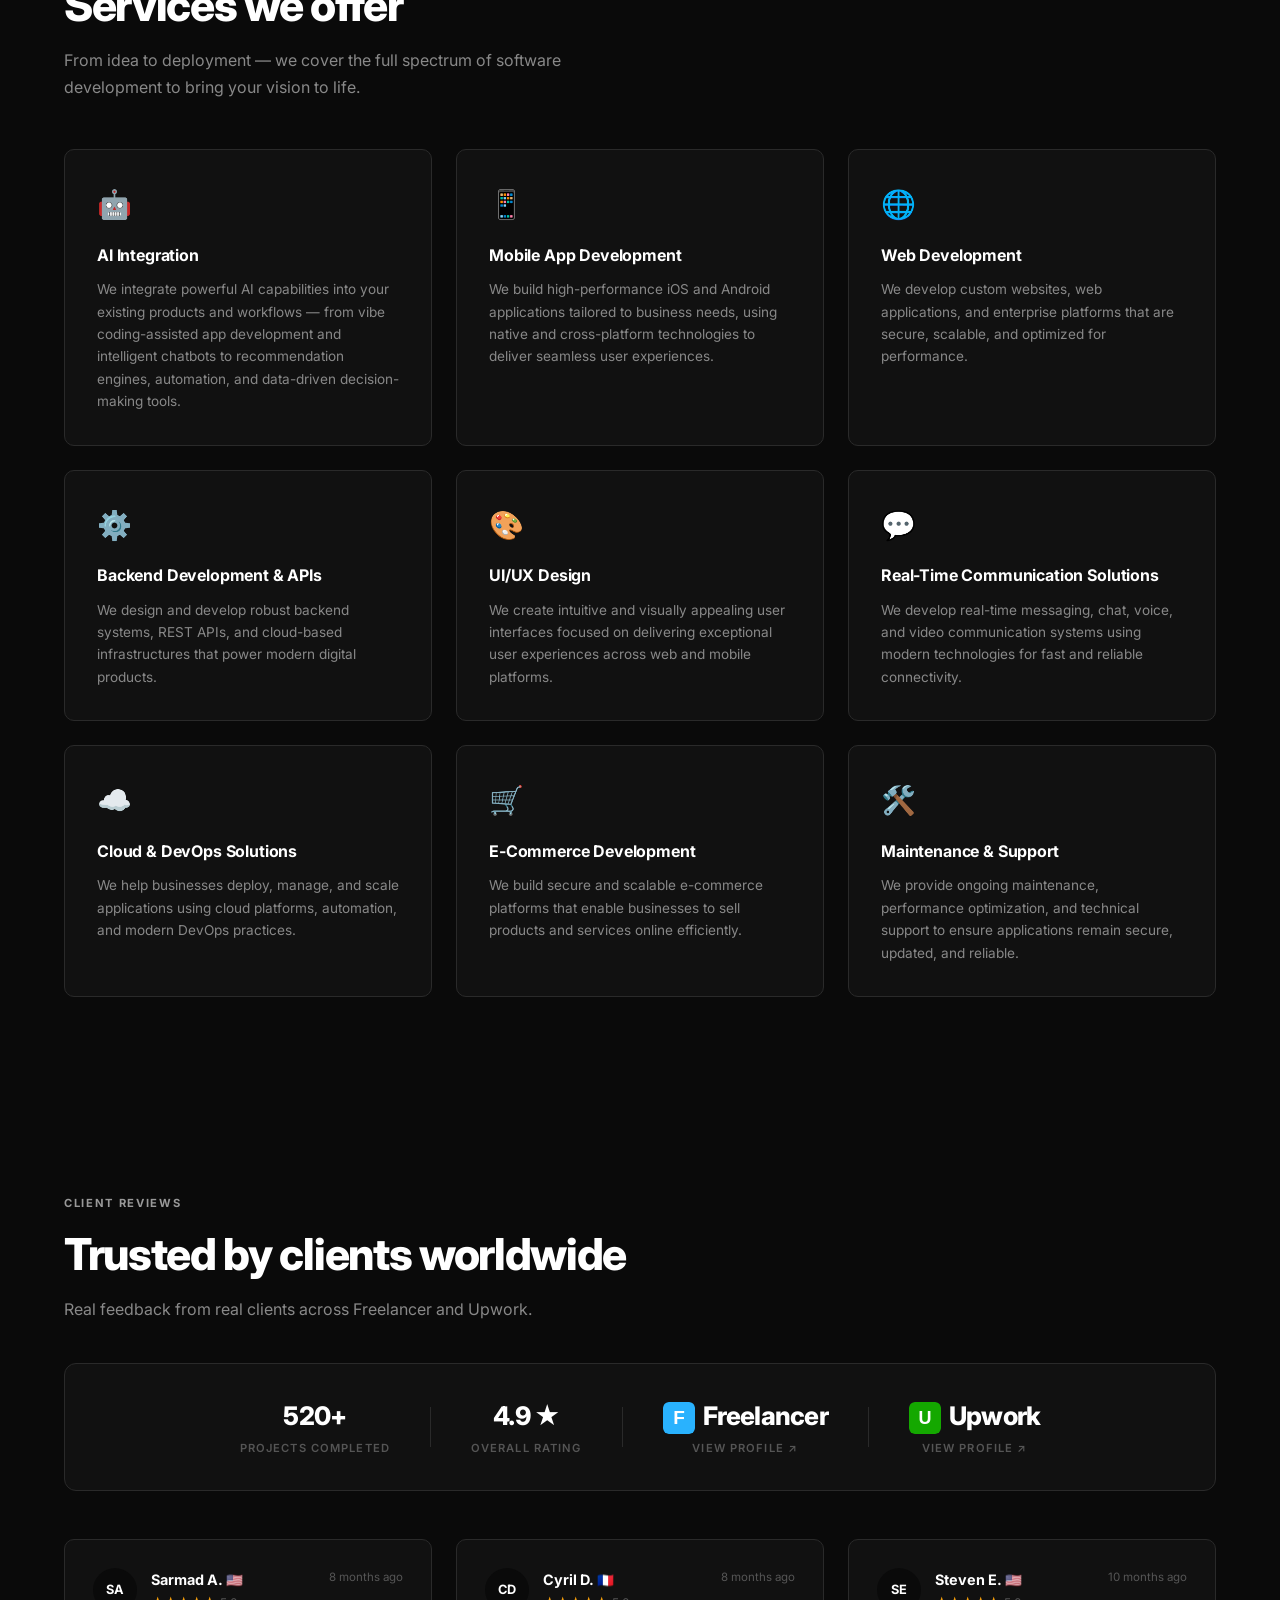
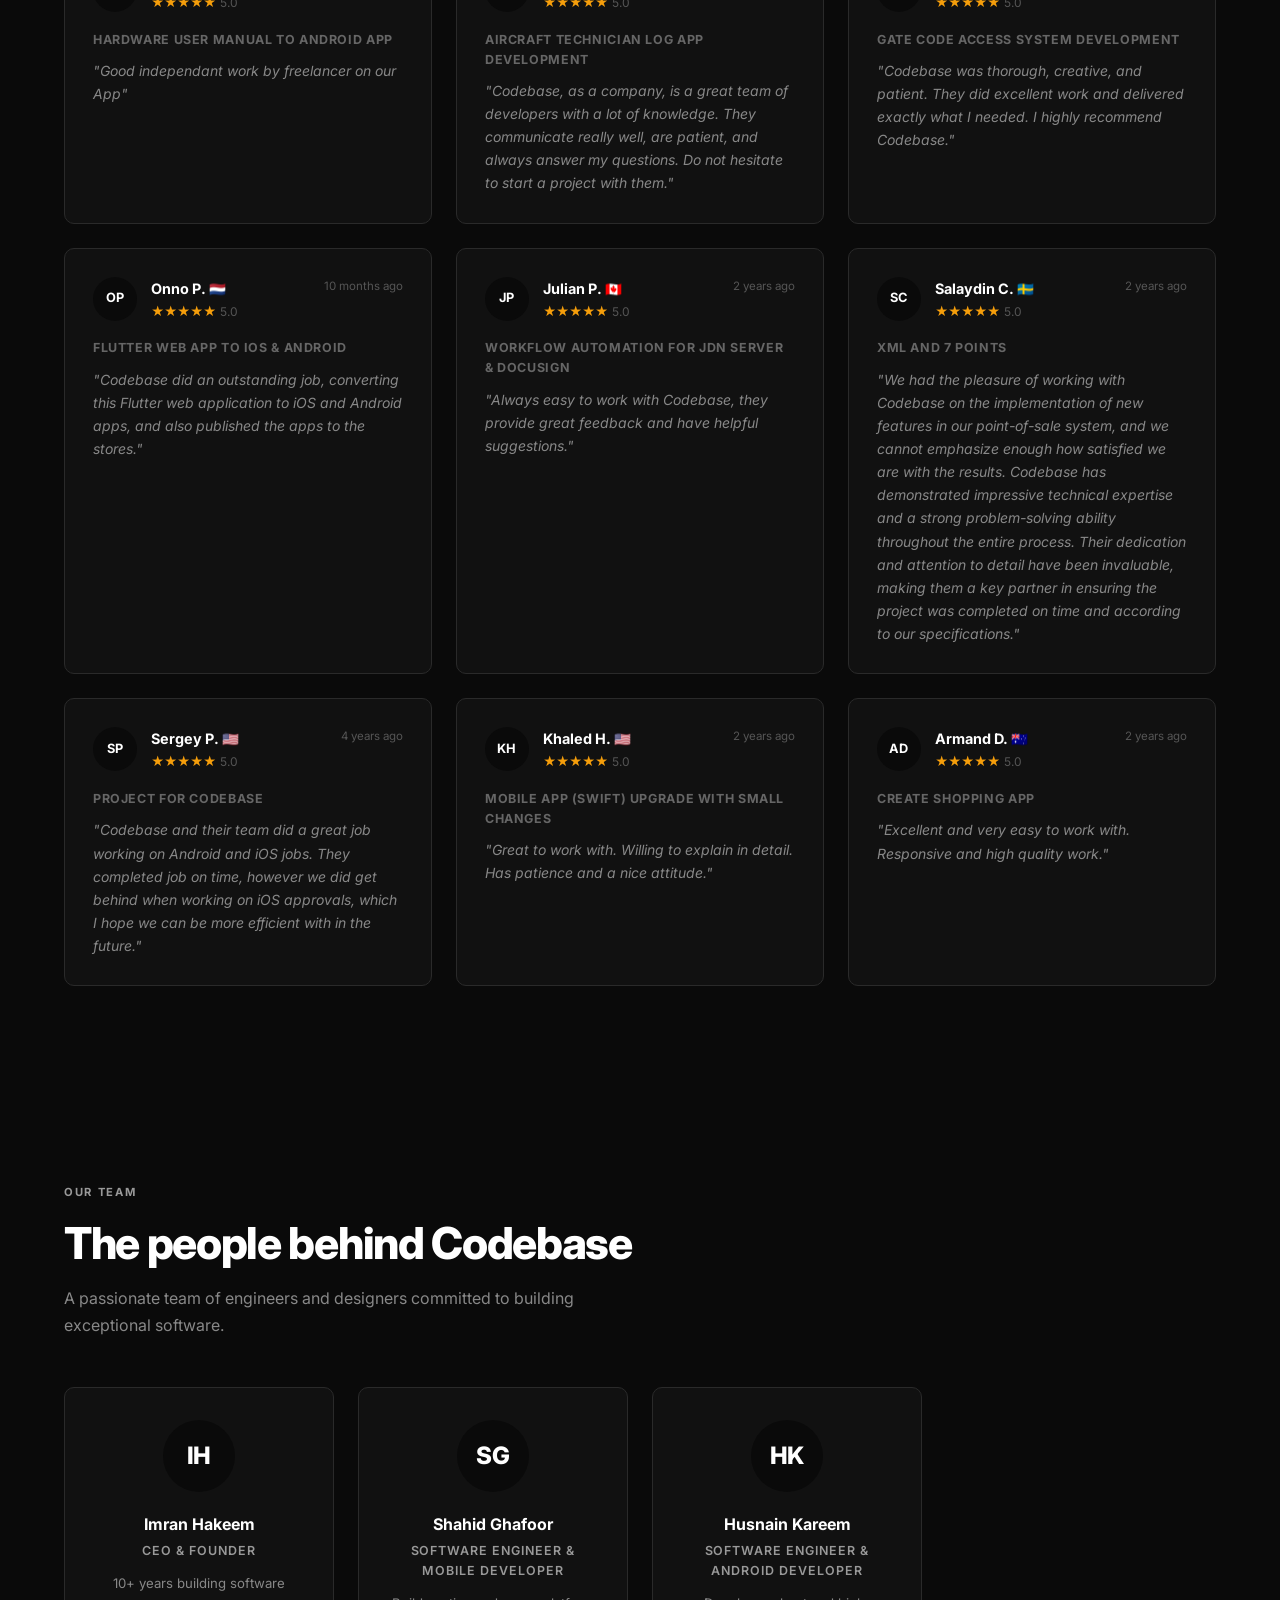
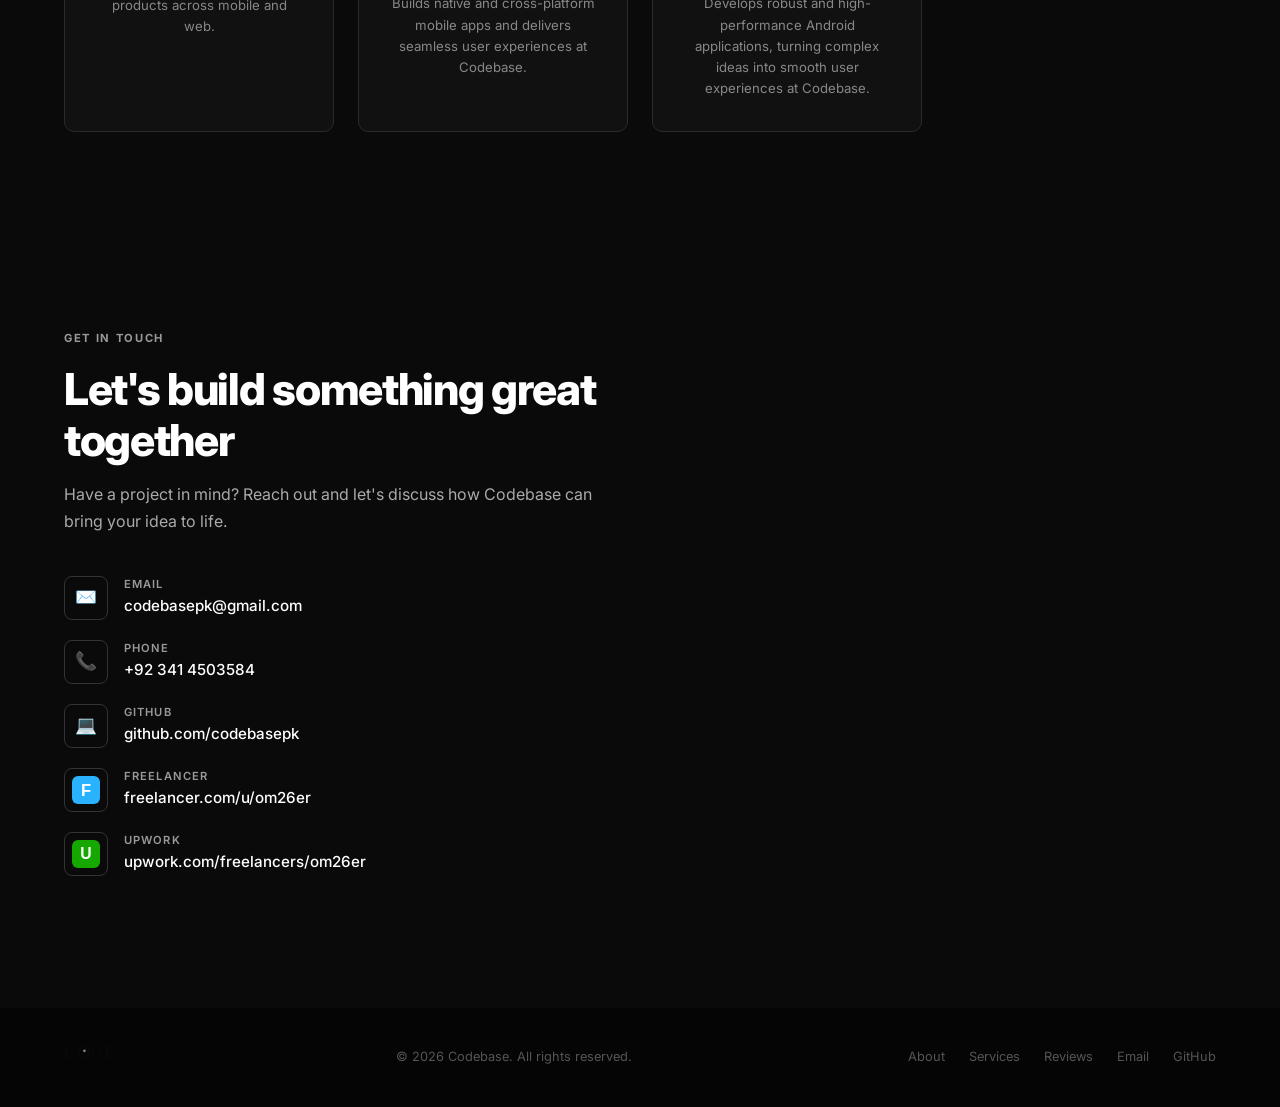
==== commit 34567e14: "Add SEO: meta tags, Open Graph/Twitter cards, JSON-LD, sitemap, robots.txt Improves discoverability " ====
--- a/index.html
+++ b/index.html
@@ -3,13 +3,65 @@
 <head>
   <meta charset="UTF-8" />
   <meta name="viewport" content="width=device-width, initial-scale=1.0" />
-  <title>Codebase — Transforming ideas into scalable software solutions</title>
-  <meta name="description" content="Codebase is a software development company specializing in mobile apps, web platforms, and custom software solutions." />
+  <title>Codebase — Software Development Company | AI Integration, Mobile & Web Apps</title>
+  <meta name="description" content="Codebase is a software development company building AI-integrated products, mobile apps, web platforms, and custom software. 520+ projects delivered, 4.9★ rated on Freelancer and Upwork." />
+  <meta name="keywords" content="software development company, AI integration, vibe coding, custom software development, mobile app development, web development company, hire software developers, backend development, API development, UI/UX design, cloud and devops" />
+  <meta name="author" content="Codebase" />
+  <meta name="robots" content="index, follow" />
+  <link rel="canonical" href="https://codebasepk.github.io/" />
   <link rel="icon" href="assets/logo.png" />
+  <meta name="theme-color" content="#0a0a0a" />
+
+  <!-- Open Graph -->
+  <meta property="og:type" content="website" />
+  <meta property="og:site_name" content="Codebase" />
+  <meta property="og:title" content="Codebase — Software Development Company | AI Integration, Mobile & Web Apps" />
+  <meta property="og:description" content="AI integration, mobile apps, web platforms, and custom software — 520+ projects delivered, 4.9★ rated on Freelancer and Upwork." />
+  <meta property="og:url" content="https://codebasepk.github.io/" />
+  <meta property="og:image" content="https://codebasepk.github.io/assets/logo.png" />
+
+  <!-- Twitter -->
+  <meta name="twitter:card" content="summary_large_image" />
+  <meta name="twitter:title" content="Codebase — Software Development Company | AI Integration, Mobile & Web Apps" />
+  <meta name="twitter:description" content="AI integration, mobile apps, web platforms, and custom software — 520+ projects delivered, 4.9★ rated on Freelancer and Upwork." />
+  <meta name="twitter:image" content="https://codebasepk.github.io/assets/logo.png" />
+
   <link rel="preconnect" href="https://fonts.googleapis.com" />
   <link rel="preconnect" href="https://fonts.gstatic.com" crossorigin />
   <link href="https://fonts.googleapis.com/css2?family=Inter:wght@400;500;600;700;800&display=swap" rel="stylesheet" />
   <link rel="stylesheet" href="styles.css" />
+
+  <script type="application/ld+json">
+  {
+    "@context": "https://schema.org",
+    "@type": "Organization",
+    "name": "Codebase",
+    "url": "https://codebasepk.github.io/",
+    "logo": "https://codebasepk.github.io/assets/logo.png",
+    "description": "Codebase is a software development company specializing in AI integration, mobile app development, web development, and custom software solutions.",
+    "email": "codebasepk@gmail.com",
+    "telephone": "+92-341-4503584",
+    "sameAs": [
+      "https://www.freelancer.com/u/om26er",
+      "https://www.upwork.com/freelancers/om26er?viewMode=1",
+      "https://github.com/codebasepk"
+    ],
+    "aggregateRating": {
+      "@type": "AggregateRating",
+      "ratingValue": "4.9",
+      "reviewCount": "9",
+      "bestRating": "5"
+    },
+    "makesOffer": [
+      { "@type": "Offer", "itemOffered": { "@type": "Service", "name": "AI Integration" } },
+      { "@type": "Offer", "itemOffered": { "@type": "Service", "name": "Mobile App Development" } },
+      { "@type": "Offer", "itemOffered": { "@type": "Service", "name": "Web Development" } },
+      { "@type": "Offer", "itemOffered": { "@type": "Service", "name": "Backend Development & APIs" } },
+      { "@type": "Offer", "itemOffered": { "@type": "Service", "name": "UI/UX Design" } },
+      { "@type": "Offer", "itemOffered": { "@type": "Service", "name": "Cloud & DevOps Solutions" } }
+    ]
+  }
+  </script>
 </head>
 <body>
 
@@ -45,7 +97,7 @@
         Transforming ideas into <span>scalable</span> software solutions
       </h1>
       <p class="hero-desc">
-        We build innovative mobile apps, web platforms, and custom software that empowers businesses to grow, scale, and succeed in the digital world.
+        We build AI-integrated software, mobile apps, and web platforms that empower businesses to grow, scale, and succeed in the digital world. Hire developers for custom software, backend APIs, and cloud solutions.
       </p>
       <div class="hero-actions">
         <a href="#services" class="btn-primary">Explore Our Services</a>
@@ -124,7 +176,7 @@
       <div class="service-card fade-up">
         <div class="service-icon">🤖</div>
         <h3>AI Integration</h3>
-        <p>We integrate powerful AI capabilities into your existing products and workflows — from intelligent chatbots and recommendation engines to automation and data-driven decision-making tools.</p>
+        <p>We integrate powerful AI capabilities into your existing products and workflows — from vibe coding-assisted app development and intelligent chatbots to recommendation engines, automation, and data-driven decision-making tools.</p>
       </div>
       <div class="service-card fade-up">
         <div class="service-icon">📱</div>
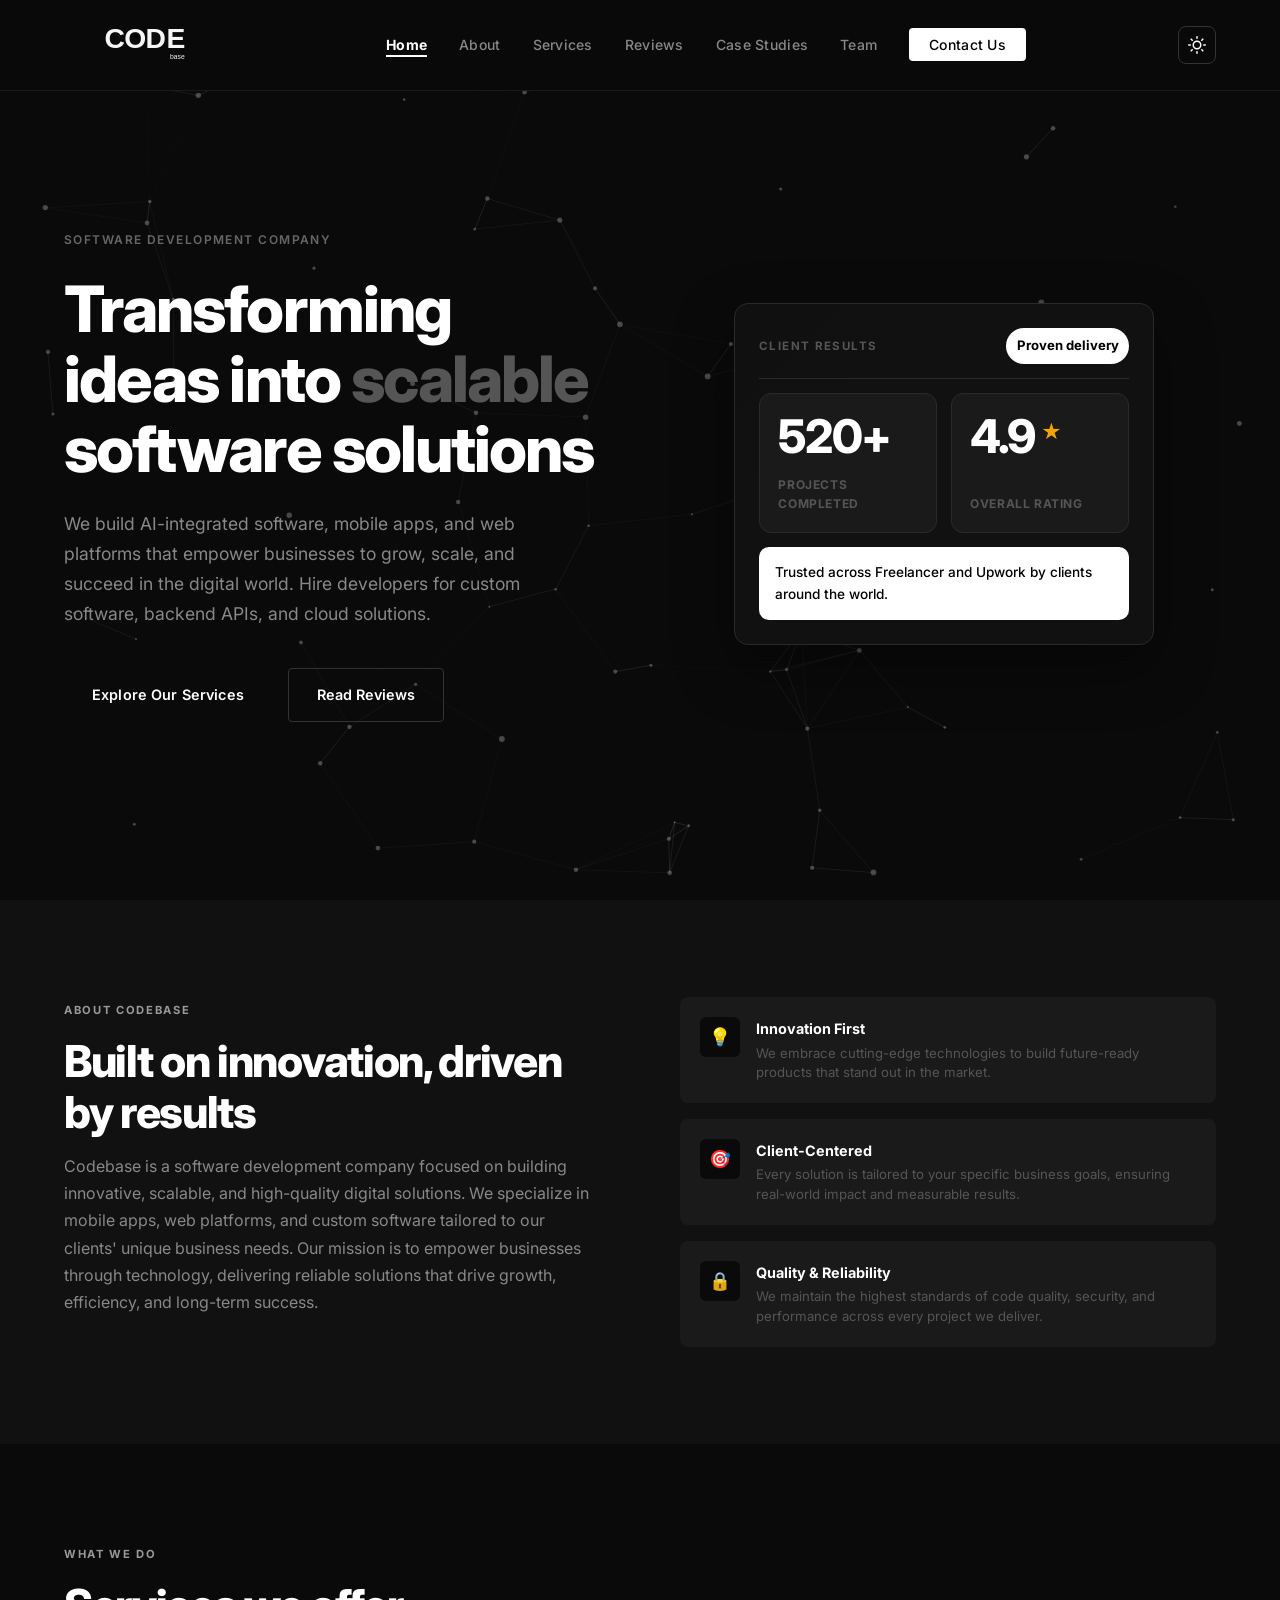
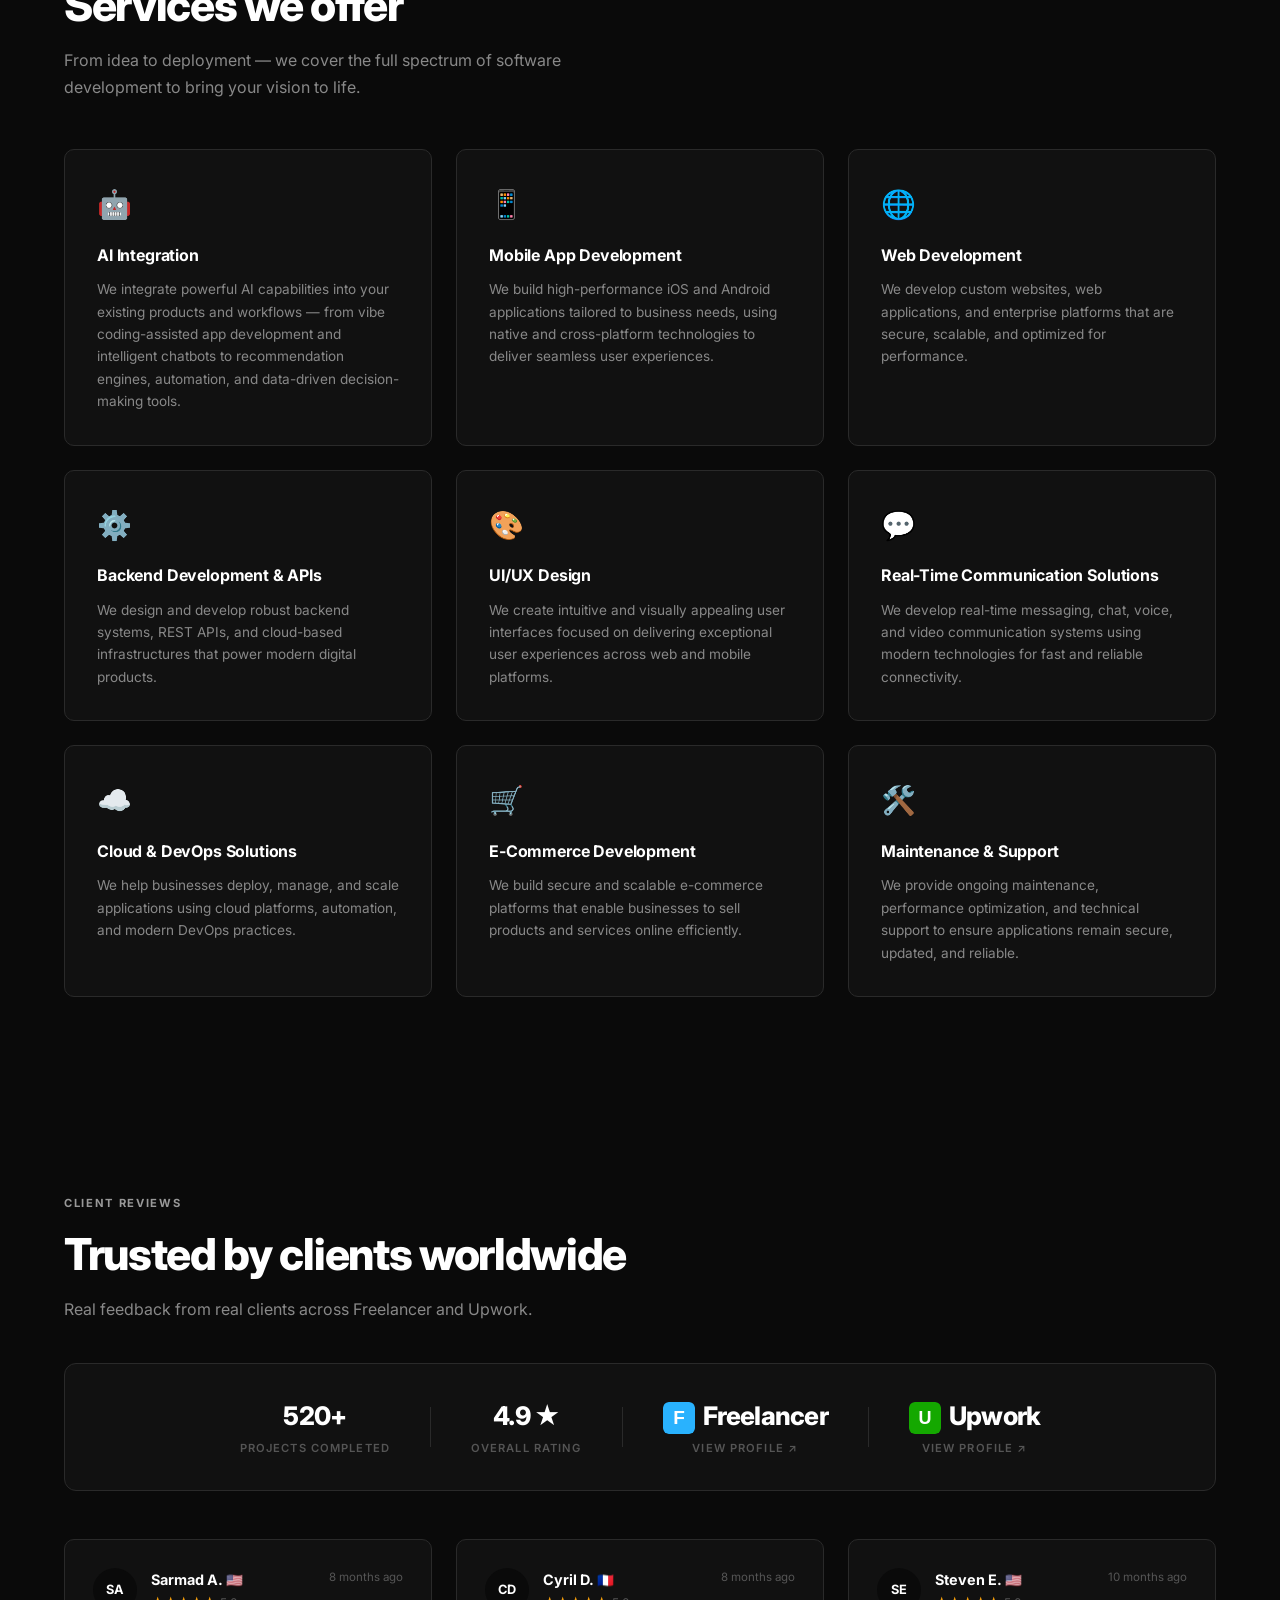
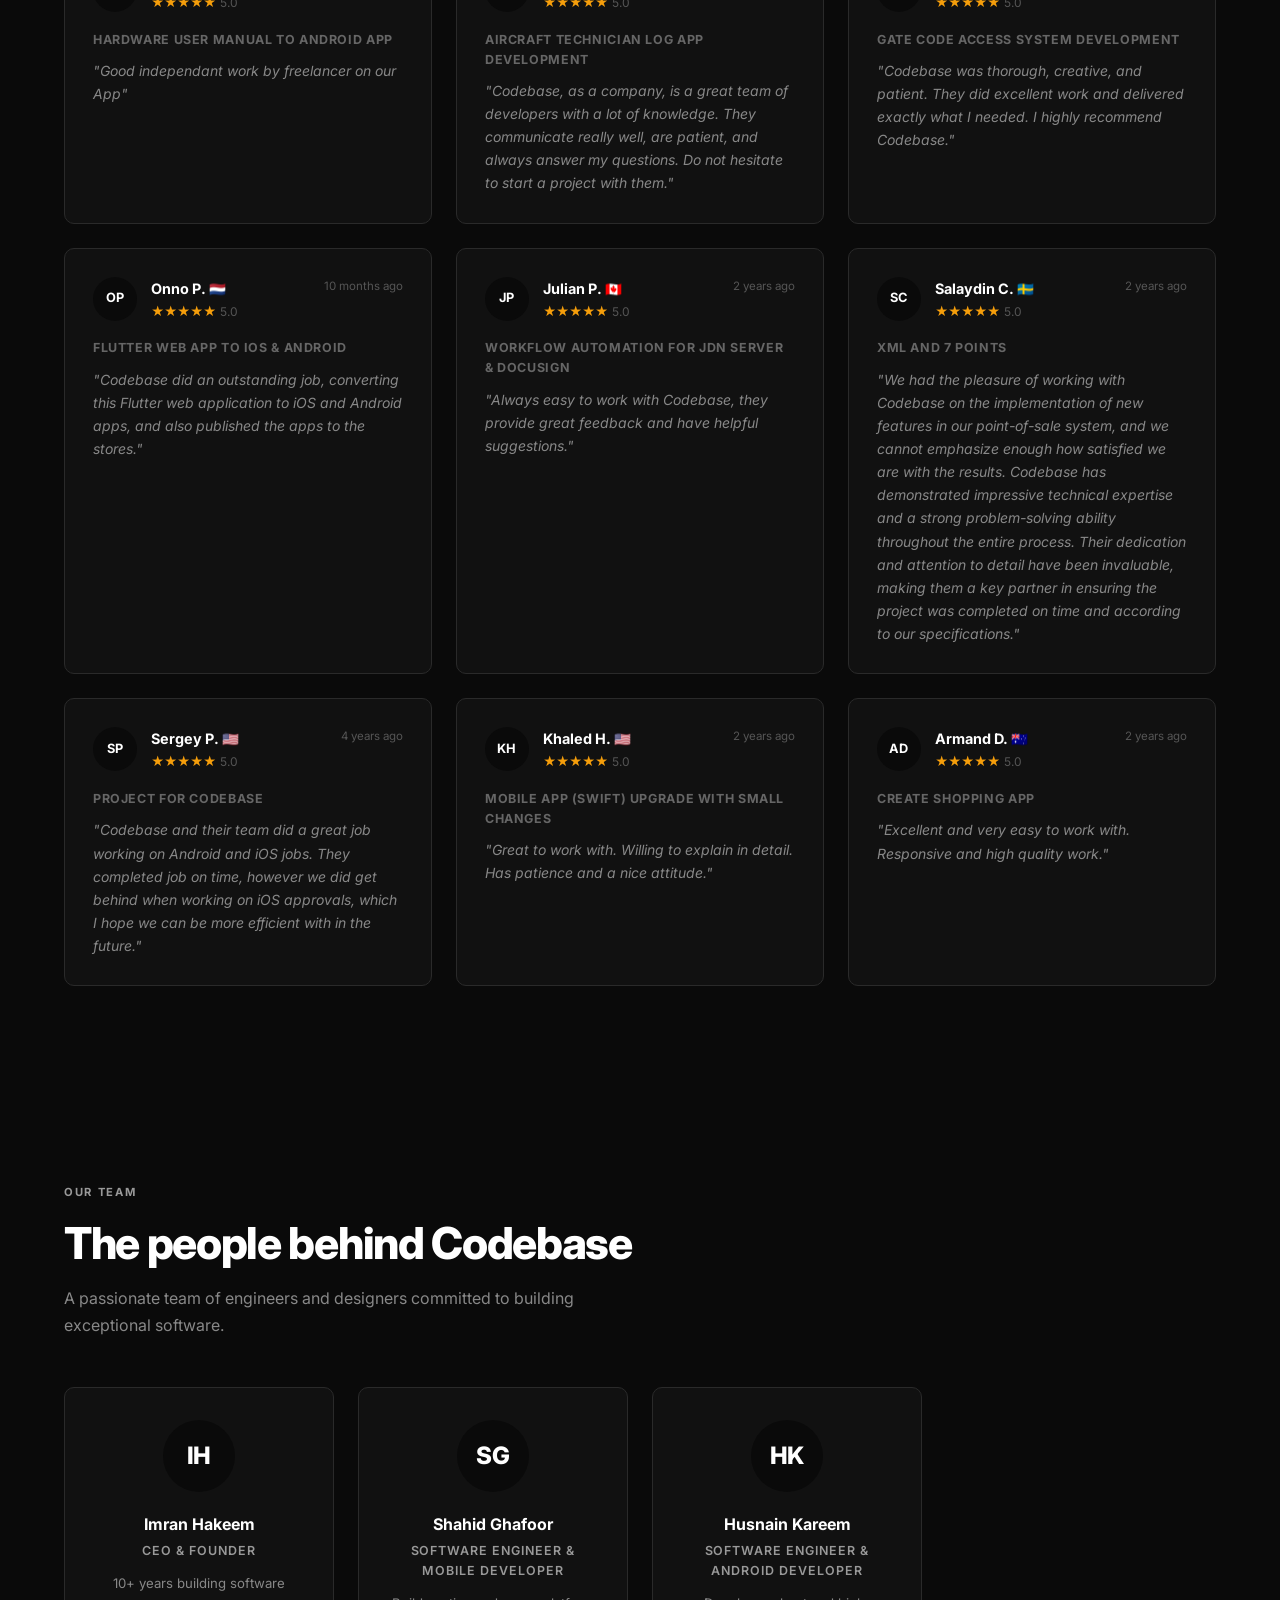
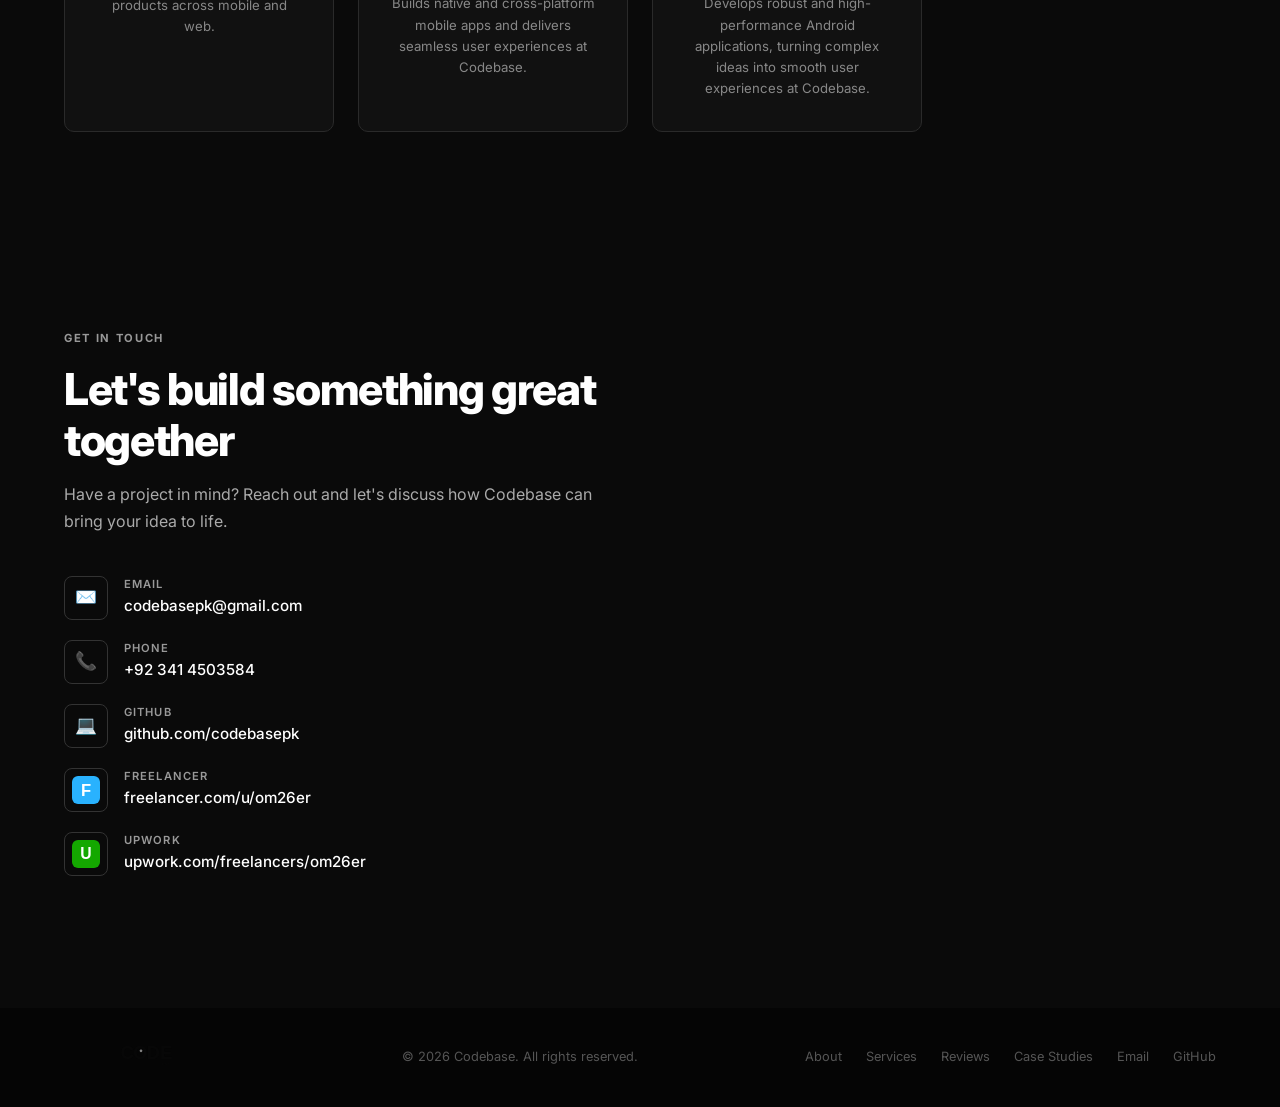
==== commit 26bdd9b1: "Add case studies page and improve SEO rich results Adds Review schema entries to JSON-LD so client r" ====
--- a/index.html
+++ b/index.html
@@ -19,6 +19,9 @@
   <meta property="og:description" content="AI integration, mobile apps, web platforms, and custom software — 520+ projects delivered, 4.9★ rated on Freelancer and Upwork." />
   <meta property="og:url" content="https://codebasepk.github.io/" />
   <meta property="og:image" content="https://codebasepk.github.io/assets/logo.png" />
+  <meta property="og:image:width" content="512" />
+  <meta property="og:image:height" content="512" />
+  <meta property="og:image:type" content="image/png" />
 
   <!-- Twitter -->
   <meta name="twitter:card" content="summary_large_image" />
@@ -52,6 +55,11 @@
       "reviewCount": "9",
       "bestRating": "5"
     },
+    "review": [
+      { "@type": "Review", "author": { "@type": "Person", "name": "Cyril D." }, "reviewRating": { "@type": "Rating", "ratingValue": "5", "bestRating": "5" }, "reviewBody": "Codebase, as a company, is a great team of developers with a lot of knowledge. They communicate really well, are patient, and always answer my questions." },
+      { "@type": "Review", "author": { "@type": "Person", "name": "Steven E." }, "reviewRating": { "@type": "Rating", "ratingValue": "5", "bestRating": "5" }, "reviewBody": "Codebase was thorough, creative, and patient. They did excellent work and delivered exactly what I needed. I highly recommend Codebase." },
+      { "@type": "Review", "author": { "@type": "Person", "name": "Onno P." }, "reviewRating": { "@type": "Rating", "ratingValue": "5", "bestRating": "5" }, "reviewBody": "Codebase did an outstanding job, converting this Flutter web application to iOS and Android apps, and also published the apps to the stores." }
+    ],
     "makesOffer": [
       { "@type": "Offer", "itemOffered": { "@type": "Service", "name": "AI Integration" } },
       { "@type": "Offer", "itemOffered": { "@type": "Service", "name": "Mobile App Development" } },
@@ -68,13 +76,14 @@
 <!-- ── NAV ── -->
 <nav>
   <div class="nav-logo">
-    <a href="#hero"><img src="assets/logo.svg" alt="Codebase" /></a>
+    <a href="#hero"><img src="assets/logo.svg" alt="Codebase" width="170" height="84" /></a>
   </div>
   <ul class="nav-links">
     <li><a href="#hero">Home</a></li>
     <li><a href="#about">About</a></li>
     <li><a href="#services">Services</a></li>
     <li><a href="#reviews">Reviews</a></li>
+    <li><a href="case-studies.html">Case Studies</a></li>
     <li><a href="#team">Team</a></li>
     <li><a href="#contact" class="nav-cta">Contact Us</a></li>
   </ul>
@@ -476,13 +485,14 @@
 <footer>
   <div class="footer-inner">
     <div class="footer-logo">
-      <img src="assets/logo.svg" alt="Codebase" />
+      <img src="assets/logo.svg" alt="Codebase" width="170" height="84" />
     </div>
     <div class="footer-copy">© 2026 Codebase. All rights reserved.</div>
     <div class="footer-links">
       <a href="#about">About</a>
       <a href="#services">Services</a>
       <a href="#reviews">Reviews</a>
+      <a href="case-studies.html">Case Studies</a>
       <a href="mailto:codebasepk@gmail.com">Email</a>
       <a href="https://github.com/codebasepk" target="_blank" rel="noopener">GitHub</a>
     </div>
--- a/styles.css
+++ b/styles.css
@@ -566,7 +566,7 @@
 .team-card p { font-size: 0.825rem; color: var(--gray-600); line-height: 1.6; }
 
 /* ── CONTACT ── */
-#contact { background: var(--black); color: var(--white); }
+#contact { background: var(--white); color: var(--black); }
 
 .contact-grid {
   display: grid;
@@ -575,15 +575,11 @@
   align-items: start;
 }
 
-#contact .section-tag { color: var(--gray-400); }
-#contact .section-title { color: var(--white); }
-#contact .section-subtitle { color: #aaaaaa; }
-
 .contact-details { margin-top: 2.5rem; display: flex; flex-direction: column; gap: 1.25rem; }
 .contact-item { display: flex; align-items: center; gap: 1rem; }
 .contact-item-icon {
   width: 44px; height: 44px;
-  border: 1.5px solid #333;
+  border: 1.5px solid var(--gray-200);
   border-radius: 8px;
   display: flex; align-items: center; justify-content: center;
   font-size: 1.1rem;
@@ -591,8 +587,8 @@
 }
 .contact-item-body {}
 .contact-item-label { font-size: 0.7rem; color: var(--gray-400); text-transform: uppercase; letter-spacing: 0.1em; font-weight: 600; }
-.contact-item-value { font-size: 0.95rem; color: var(--white); font-weight: 500; }
-.contact-item-value a { color: var(--white); text-decoration: none; }
+.contact-item-value { font-size: 0.95rem; color: var(--black); font-weight: 500; }
+.contact-item-value a { color: var(--black); text-decoration: none; }
 .contact-item-value a:hover { text-decoration: underline; }
 
 .contact-form { display: flex; flex-direction: column; gap: 1rem; }
@@ -736,6 +732,12 @@
 body.dark .team-card { background: #111; border-color: #2a2a2a; }
 body.dark .team-card:hover { transform: translateY(-12px); box-shadow: 0 24px 48px rgba(255,255,255,0.08); }
 body.dark .team-card p { color: #888; }
+
+body.dark #contact { background: var(--black); color: var(--white); }
+body.dark #contact .section-subtitle { color: #aaaaaa; }
+body.dark .contact-item-icon { border-color: #333; }
+body.dark .contact-item-value,
+body.dark .contact-item-value a { color: var(--white); }
 
 body.dark #contact iframe {
   filter: invert(1) hue-rotate(180deg);
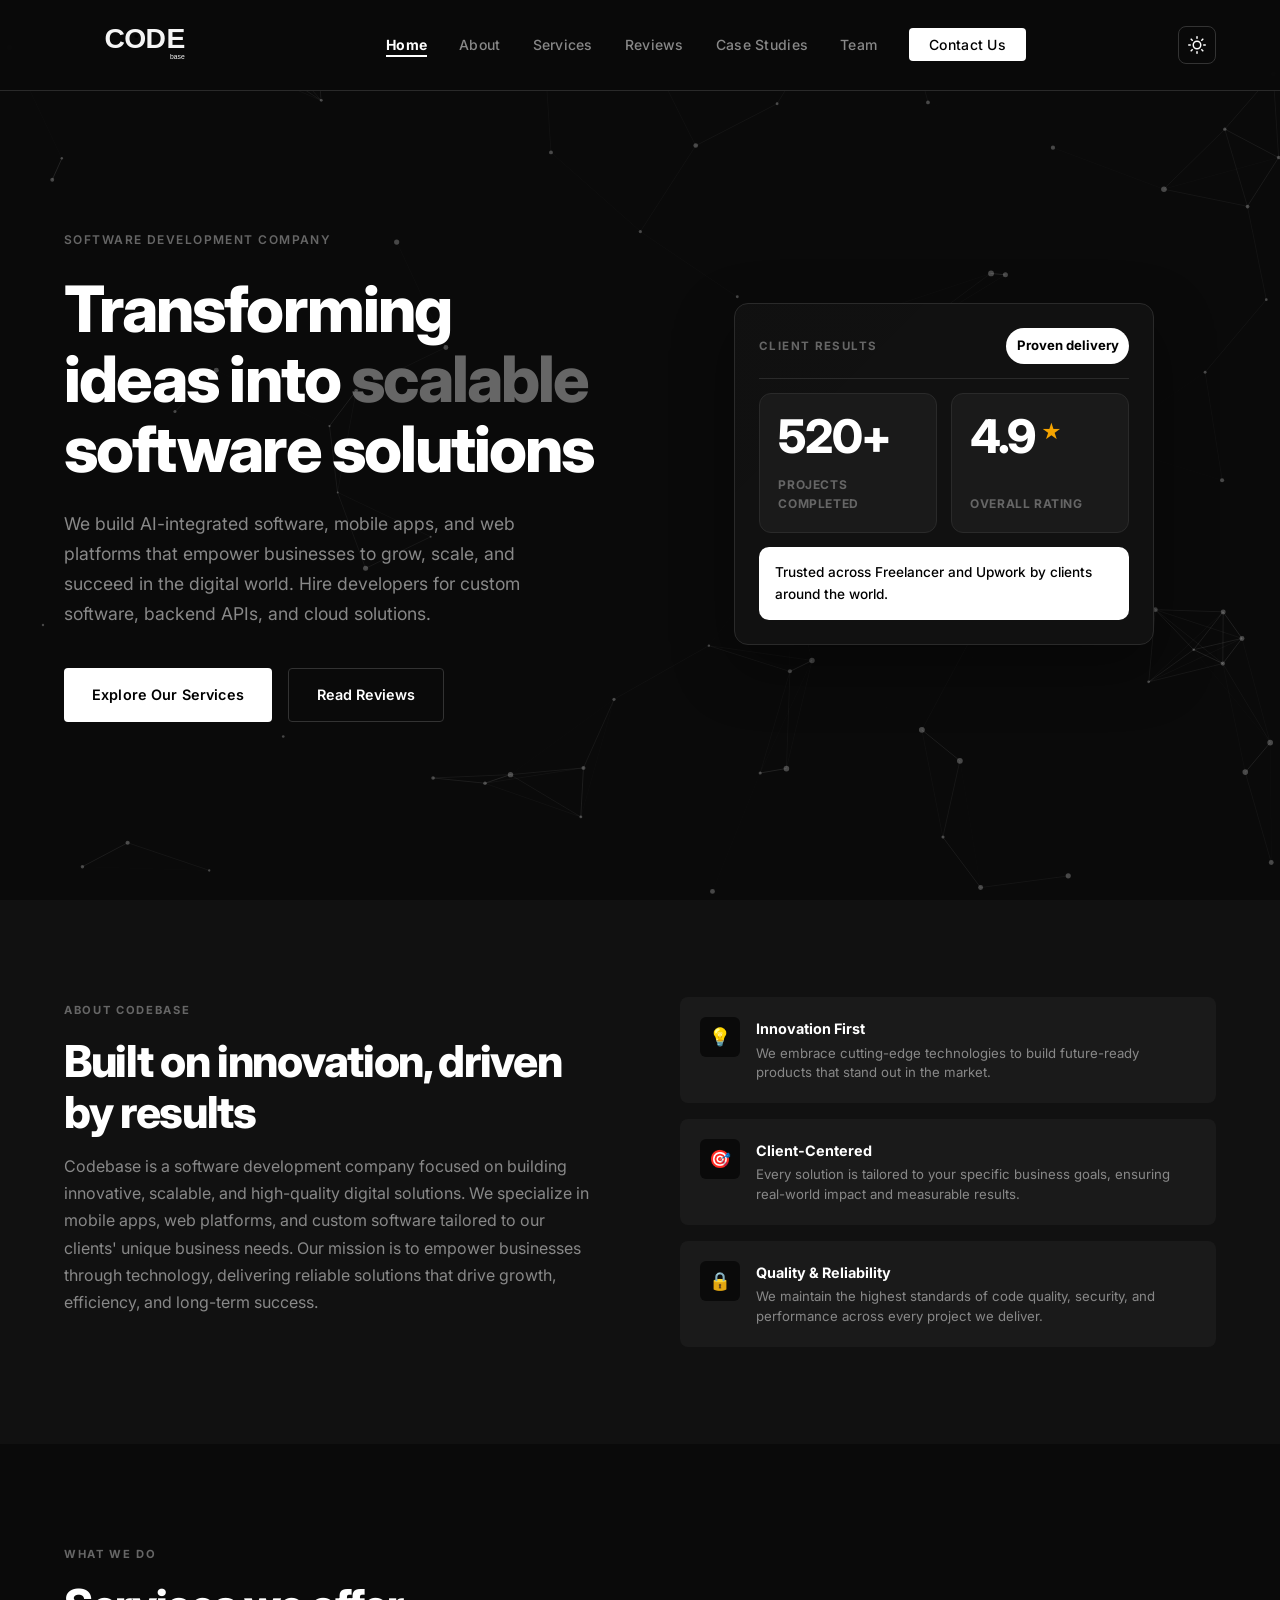
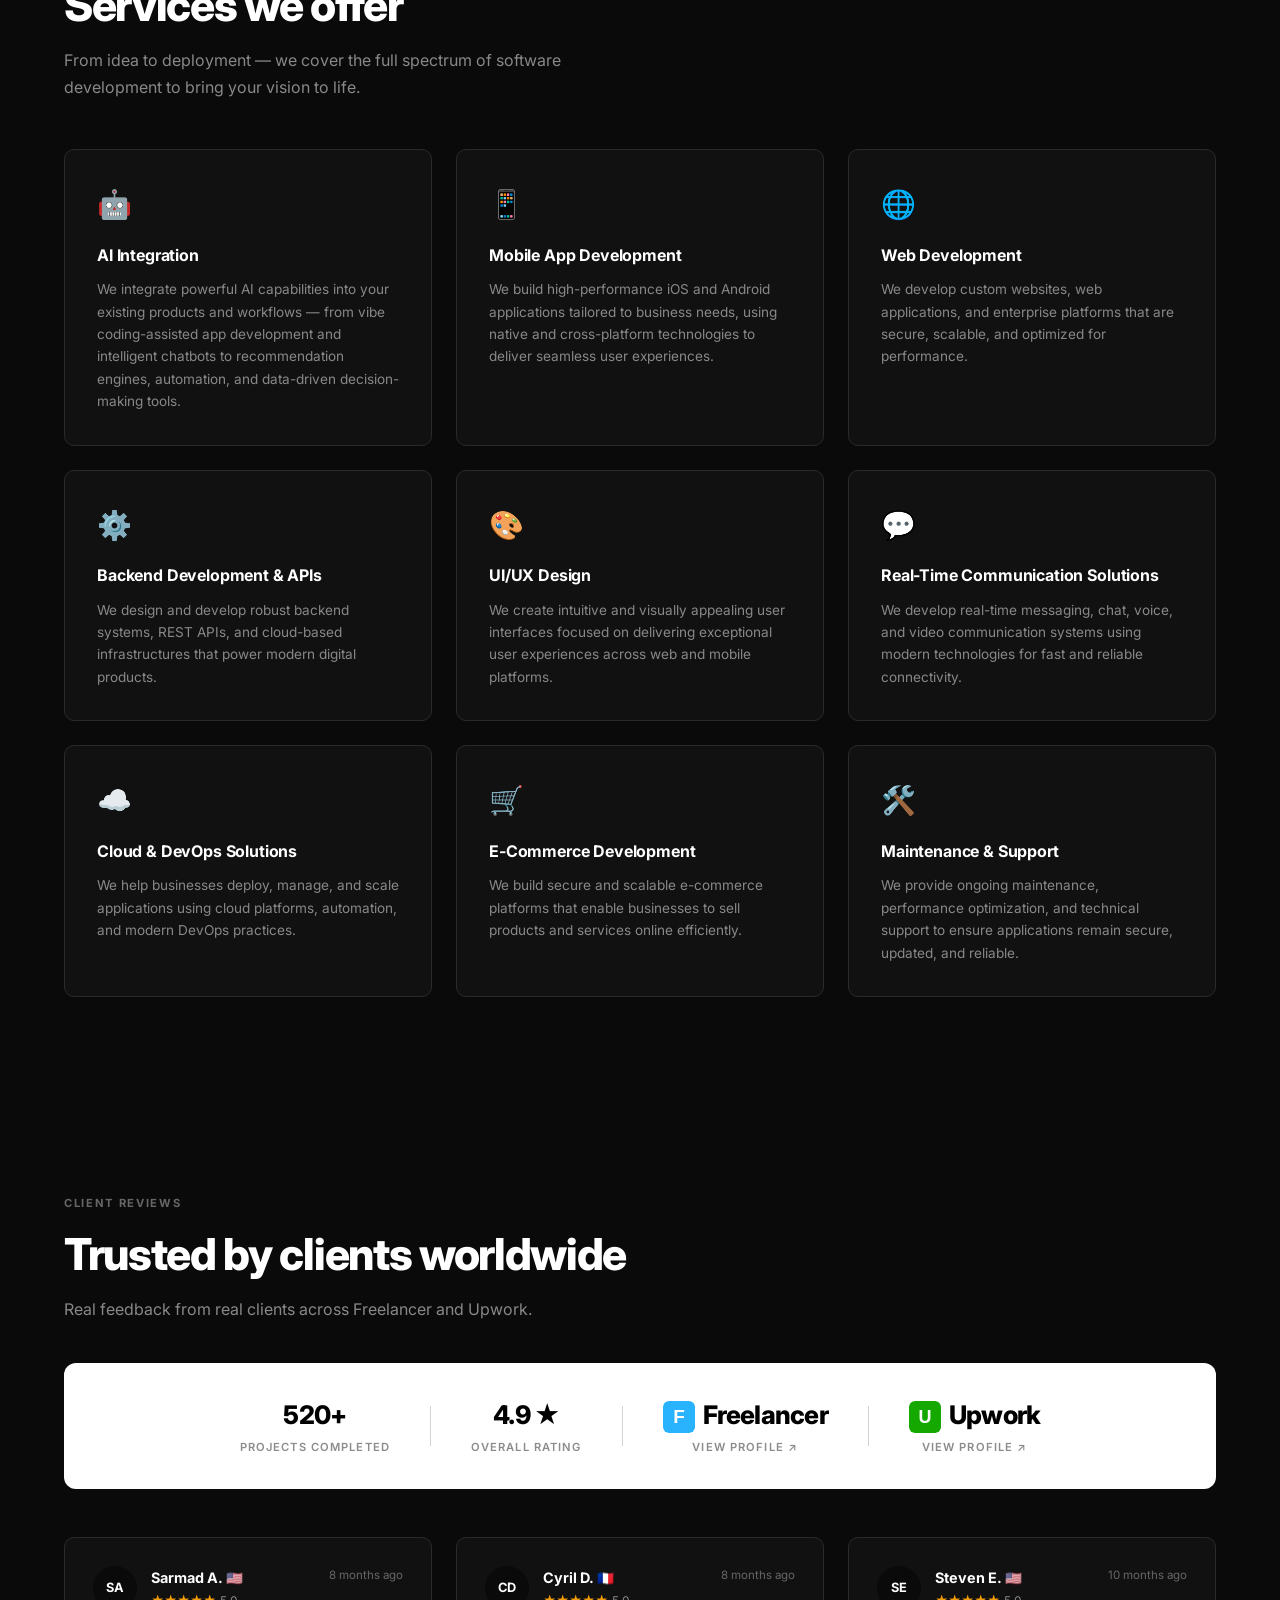
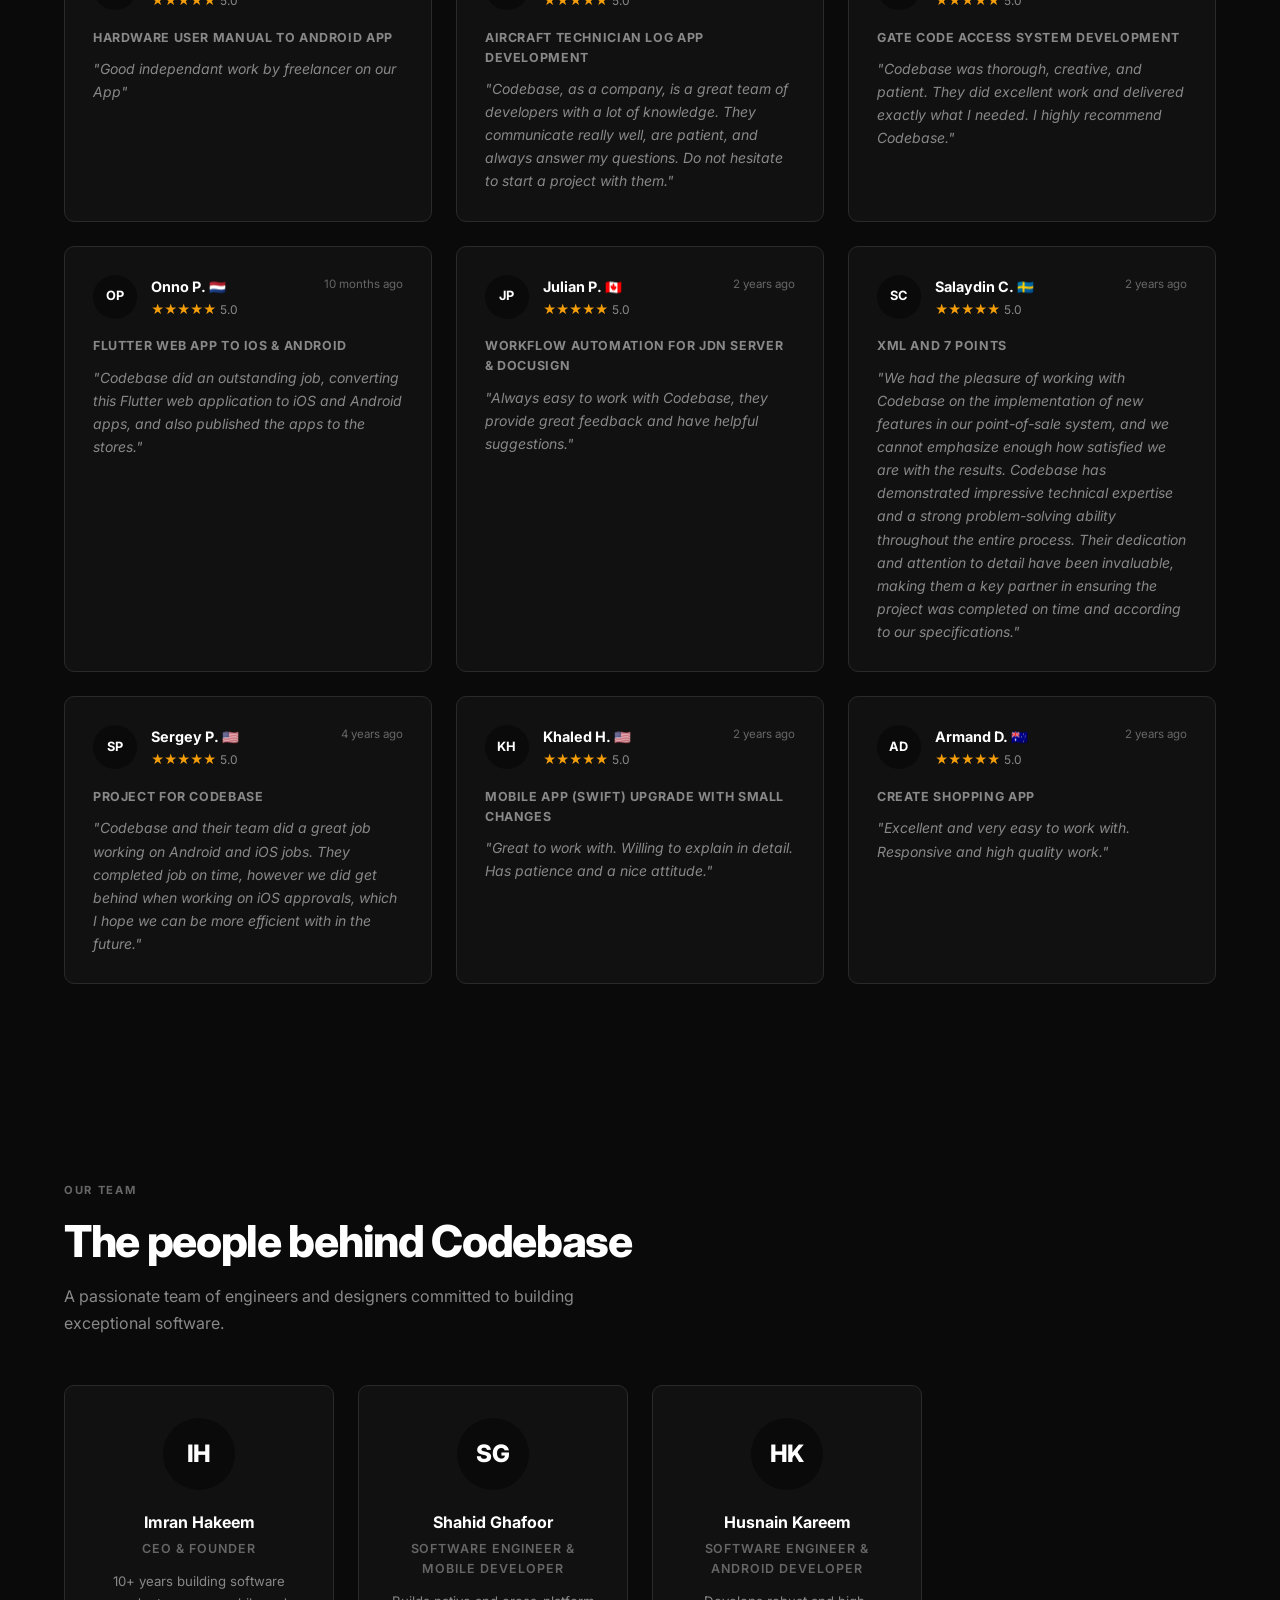
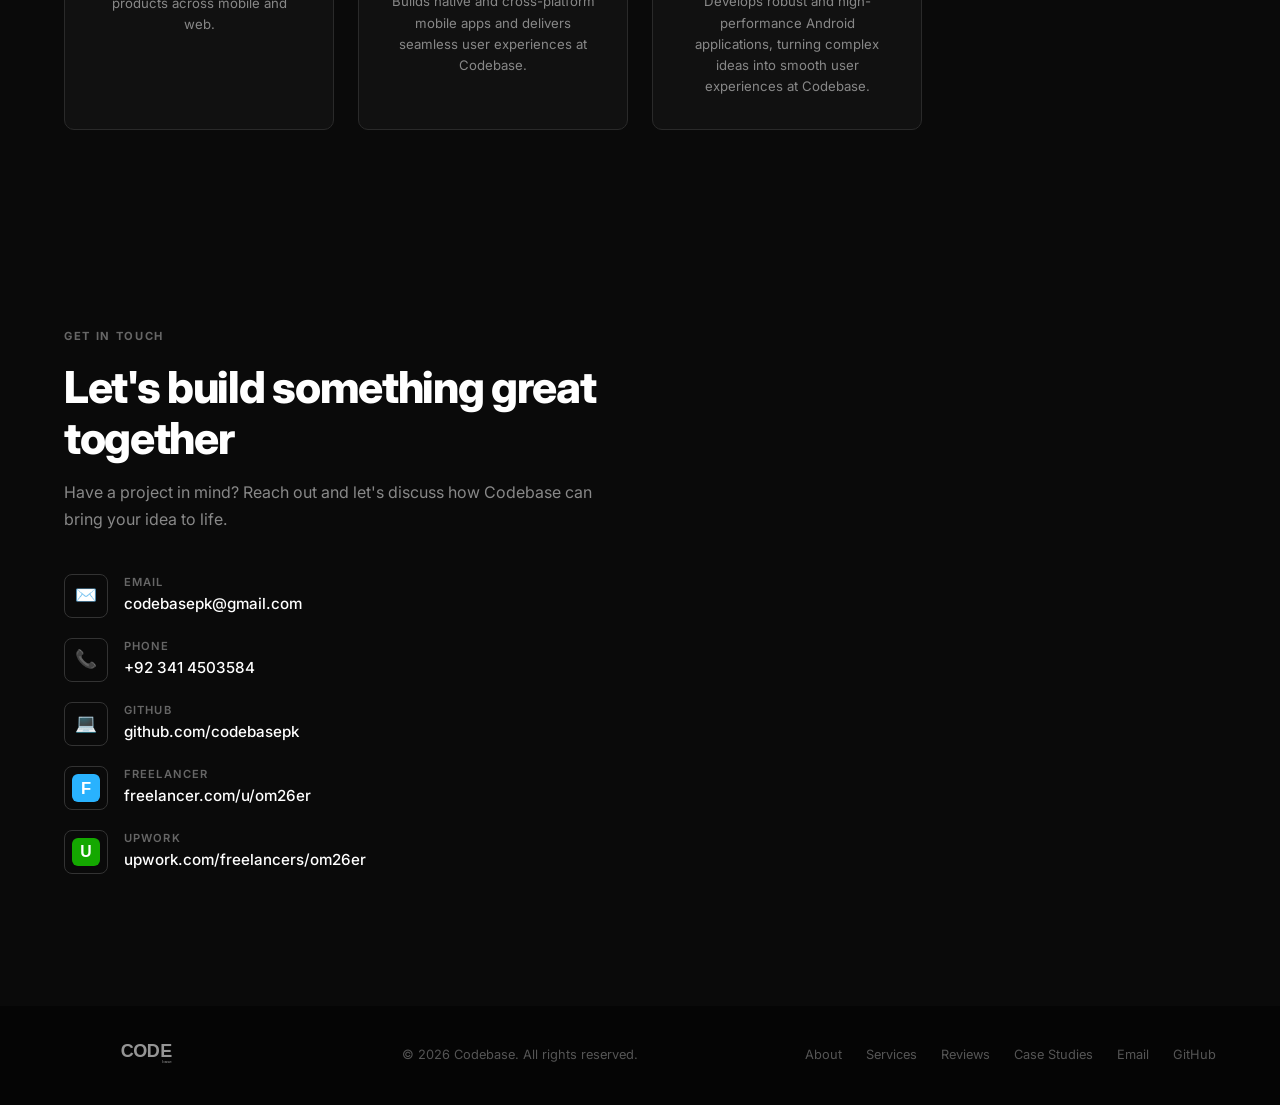
==== commit ae526b75: "Add Google site verification meta tag" ====
--- a/index.html
+++ b/index.html
@@ -11,6 +11,7 @@
   <link rel="canonical" href="https://codebasepk.github.io/" />
   <link rel="icon" href="assets/logo.png" />
   <meta name="theme-color" content="#0a0a0a" />
+  <meta name="google-site-verification" content="5PcWA2M7niRl33A_Io33DCLvg9yNU--muefNv-itEOg" />
 
   <!-- Open Graph -->
   <meta property="og:type" content="website" />
--- a/styles.css
+++ b/styles.css
@@ -11,14 +11,36 @@
   --font: 'Inter', 'Helvetica Neue', Arial, sans-serif;
   --transition: 0.3s ease;
   --lift-transition: transform 0.35s cubic-bezier(0.34, 1.56, 0.64, 1), box-shadow 0.35s ease;
+
+  /* ── THEME TOKENS ──
+     Single source of truth for light/dark. Every themed color in this
+     file should reference one of these, not a raw hex. To retheme a
+     component, change the token here (and its body.dark redefinition
+     below) — never add a new per-selector body.dark override. */
+  --bg: var(--white);                 /* page / primary section background */
+  --bg-alt: var(--gray-100);          /* alternating / tinted section background */
+  --surface: var(--white);            /* card resting on --bg */
+  --surface-alt: var(--white);        /* card resting on --bg-alt */
+  --inset: var(--gray-100);           /* recessed panel resting on --surface */
+  --text: var(--black);               /* primary text */
+  --text-secondary: var(--gray-600);  /* subtitles, body copy */
+  --text-muted: var(--gray-400);      /* eyebrow labels, tags, timestamps */
+  --border: var(--gray-200);          /* default card/divider border */
+  --border-strong: var(--gray-200);   /* borders on interactive controls */
+  --invert-bg: var(--black);          /* solid CTA elements that flip fill in dark mode */
+  --invert-text: var(--white);
+  --invert-hover: var(--gray-800);
+  --nav-bg: rgba(255, 255, 255, 0.95);
+  --shadow-card: rgba(0, 0, 0, 0.14); /* hover shadow on cards */
+  --shadow-lg: rgba(0, 0, 0, 0.10);   /* ambient shadow on the hero card */
 }
 
 html { scroll-behavior: smooth; }
 
 body {
   font-family: var(--font);
-  background: var(--white);
-  color: var(--black);
+  background: var(--bg);
+  color: var(--text);
   line-height: 1.6;
   overflow-x: hidden;
 }
@@ -32,9 +54,9 @@
   align-items: center;
   justify-content: space-between;
   padding: 1.2rem 5%;
-  background: rgba(255,255,255,0.95);
+  background: var(--nav-bg);
   backdrop-filter: blur(10px);
-  border-bottom: 1px solid var(--gray-200);
+  border-bottom: 1px solid var(--border);
   transition: var(--transition);
 }
 
@@ -45,30 +67,30 @@
 .nav-links { display: flex; gap: 2rem; list-style: none; }
 .nav-links a {
   text-decoration: none;
-  color: var(--gray-600);
+  color: var(--text-secondary);
   font-size: 0.875rem;
   font-weight: 500;
   letter-spacing: 0.02em;
   transition: color var(--transition);
 }
-.nav-links a:hover { color: var(--black); }
+.nav-links a:hover { color: var(--text); }
 .nav-links a.active {
-  color: var(--black);
-  font-weight: 700;
-  border-bottom: 2px solid var(--black);
+  color: var(--text);
+  font-weight: 700;
+  border-bottom: 2px solid var(--text);
   padding-bottom: 2px;
 }
 
 .nav-cta {
-  background: var(--black);
-  color: var(--white) !important;
+  background: var(--invert-bg);
+  color: var(--invert-text) !important;
   padding: 0.5rem 1.25rem;
   border-radius: 4px;
 }
-.nav-cta:hover { background: var(--gray-800); color: var(--white) !important; }
+.nav-cta:hover { background: var(--invert-hover); color: var(--invert-text) !important; }
 
 .hamburger { display: none; flex-direction: column; gap: 5px; cursor: pointer; }
-.hamburger span { display: block; width: 22px; height: 2px; background: var(--black); transition: var(--transition); }
+.hamburger span { display: block; width: 22px; height: 2px; background: var(--text); transition: var(--transition); }
 
 /* ── HERO ── */
 #hero {
@@ -76,7 +98,7 @@
   display: flex;
   align-items: center;
   padding: 8rem 5% 5rem;
-  background: var(--white);
+  background: var(--bg);
   position: relative;
   overflow: hidden;
 }
@@ -108,7 +130,7 @@
   font-weight: 600;
   letter-spacing: 0.12em;
   text-transform: uppercase;
-  color: var(--gray-400);
+  color: var(--text-muted);
   margin-bottom: 1.5rem;
 }
 
@@ -120,11 +142,11 @@
   margin-bottom: 1.5rem;
 }
 
-.hero-title span { color: var(--gray-400); }
+.hero-title span { color: var(--text-muted); }
 
 .hero-desc {
   font-size: 1.1rem;
-  color: var(--gray-600);
+  color: var(--text-secondary);
   max-width: 480px;
   margin-bottom: 2.5rem;
   line-height: 1.7;
@@ -136,8 +158,8 @@
   display: inline-flex;
   align-items: center;
   gap: 0.5rem;
-  background: var(--black);
-  color: var(--white);
+  background: var(--invert-bg);
+  color: var(--invert-text);
   padding: 0.875rem 1.75rem;
   border-radius: 4px;
   font-weight: 600;
@@ -146,23 +168,23 @@
   transition: var(--transition);
   letter-spacing: 0.01em;
 }
-.btn-primary:hover { background: var(--gray-800); transform: translateY(-1px); }
+.btn-primary:hover { background: var(--invert-hover); transform: translateY(-1px); }
 
 .btn-secondary {
   display: inline-flex;
   align-items: center;
   gap: 0.5rem;
   background: transparent;
-  color: var(--black);
+  color: var(--text);
   padding: 0.875rem 1.75rem;
   border-radius: 4px;
-  border: 1.5px solid var(--gray-200);
+  border: 1.5px solid var(--border-strong);
   font-weight: 600;
   font-size: 0.9rem;
   text-decoration: none;
   transition: var(--transition);
 }
-.btn-secondary:hover { border-color: var(--black); transform: translateY(-1px); }
+.btn-secondary:hover { border-color: var(--text); transform: translateY(-1px); }
 
 .hero-visual {
   display: flex;
@@ -171,14 +193,14 @@
 }
 
 .hero-card {
-  background: var(--white);
-  border: 1px solid var(--gray-200);
+  background: var(--surface);
+  border: 1px solid var(--border);
   border-radius: 14px;
   padding: 1.5rem;
   width: 100%;
   max-width: 420px;
   position: relative;
-  box-shadow: 0 22px 60px rgba(0,0,0,0.10);
+  box-shadow: 0 22px 60px var(--shadow-lg);
 }
 
 .hero-card::before {
@@ -198,11 +220,11 @@
   align-items: center;
   padding-bottom: 0.9rem;
   margin-bottom: 0.9rem;
-  border-bottom: 1px solid var(--gray-200);
+  border-bottom: 1px solid var(--border);
 }
 
 .hero-card-header span {
-  color: var(--gray-400);
+  color: var(--text-muted);
   font-size: 0.72rem;
   font-weight: 700;
   letter-spacing: 0.12em;
@@ -210,11 +232,10 @@
 }
 
 .hero-card-header strong {
-  color: var(--black);
   font-size: 0.82rem;
   font-weight: 700;
-  background: var(--black);
-  color: var(--white);
+  background: var(--invert-bg);
+  color: var(--invert-text);
   padding: 0.45rem 0.65rem;
   border-radius: 999px;
   white-space: nowrap;
@@ -229,8 +250,8 @@
 
 .stat-item {
   text-align: left;
-  background: var(--gray-100);
-  border: 1px solid var(--gray-200);
+  background: var(--inset);
+  border: 1px solid var(--border);
   border-radius: 12px;
   padding: 1.15rem;
   min-height: 132px;
@@ -257,7 +278,7 @@
 
 .stat-label {
   font-size: 0.75rem;
-  color: var(--gray-400);
+  color: var(--text-muted);
   font-weight: 700;
   margin-top: 1rem;
   letter-spacing: 0.05em;
@@ -268,9 +289,9 @@
   position: relative;
   margin-top: 0.9rem;
   padding: 0.9rem 1rem;
-  background: var(--black);
+  background: var(--invert-bg);
   border-radius: 10px;
-  color: var(--white);
+  color: var(--invert-text);
   font-weight: 500;
   letter-spacing: 0;
   font-size: 0.85rem;
@@ -287,7 +308,7 @@
   font-weight: 700;
   letter-spacing: 0.15em;
   text-transform: uppercase;
-  color: var(--gray-400);
+  color: var(--text-muted);
   margin-bottom: 1rem;
 }
 
@@ -301,13 +322,35 @@
 
 .section-subtitle {
   font-size: 1rem;
-  color: var(--gray-600);
+  color: var(--text-secondary);
   max-width: 560px;
   line-height: 1.7;
 }
 
+/* ── PAGE HERO (standalone pages) ── */
+#page-hero {
+  padding: 10rem 5% 4rem;
+  background: var(--bg);
+  text-align: center;
+}
+#page-hero .section-inner { display: flex; flex-direction: column; align-items: center; }
+#page-hero .section-subtitle { max-width: 640px; margin: 0 auto; }
+.page-breadcrumb {
+  font-size: 0.8rem;
+  color: var(--text-muted);
+  margin-bottom: 1rem;
+}
+.page-breadcrumb a { color: var(--text-secondary); text-decoration: none; }
+.page-breadcrumb a:hover { color: var(--text); }
+
+/* ── CTA (standalone pages) ── */
+#page-cta { background: var(--bg-alt); text-align: center; }
+#page-cta .section-inner { display: flex; flex-direction: column; align-items: center; }
+#page-cta .section-subtitle { max-width: 560px; margin: 0 auto 2rem; }
+#page-cta .hero-actions { display: flex; gap: 1rem; }
+
 /* ── ABOUT ── */
-#about { background: var(--gray-100); }
+#about { background: var(--bg-alt); }
 
 .about-grid {
   display: grid;
@@ -324,7 +367,7 @@
   align-items: flex-start;
   gap: 1rem;
   padding: 1.25rem;
-  background: var(--white);
+  background: var(--surface-alt);
   border-radius: 8px;
 }
 .pillar-icon {
@@ -336,10 +379,10 @@
   font-size: 1.1rem;
 }
 .pillar-body h4 { font-size: 0.9rem; font-weight: 700; margin-bottom: 0.2rem; }
-.pillar-body p { font-size: 0.825rem; color: var(--gray-600); line-height: 1.5; }
+.pillar-body p { font-size: 0.825rem; color: var(--text-secondary); line-height: 1.5; }
 
 /* ── SERVICES ── */
-#services { background: var(--white); }
+#services { background: var(--bg); }
 
 .services-header { margin-bottom: 3rem; }
 
@@ -350,15 +393,16 @@
 }
 
 .service-card {
+  background: var(--surface);
   padding: 2rem;
-  border: 1.5px solid var(--gray-200);
+  border: 1.5px solid var(--border);
   border-radius: 10px;
   cursor: default;
   transition: transform 0.35s cubic-bezier(0.34, 1.56, 0.64, 1), box-shadow 0.35s ease;
 }
 .service-card:hover {
   transform: translateY(-12px);
-  box-shadow: 0 24px 48px rgba(0,0,0,0.14);
+  box-shadow: 0 24px 48px var(--shadow-card);
 }
 
 .service-icon {
@@ -375,13 +419,11 @@
 
 .service-card p {
   font-size: 0.85rem;
-  color: var(--gray-600);
+  color: var(--text-secondary);
   line-height: 1.65;
 }
 
-/* ── PORTFOLIO ── */
-#portfolio { background: var(--gray-100); }
-
+/* ── PORTFOLIO / CASE STUDY CARDS ── */
 .portfolio-header { margin-bottom: 3rem; }
 
 .portfolio-grid {
@@ -391,15 +433,15 @@
 }
 
 .portfolio-card {
-  background: var(--white);
+  background: var(--surface-alt);
   border-radius: 12px;
   overflow: hidden;
-  border: 1.5px solid var(--gray-200);
+  border: 1.5px solid var(--border);
   transition: transform 0.35s cubic-bezier(0.34, 1.56, 0.64, 1), box-shadow 0.35s ease;
 }
 .portfolio-card:hover {
   transform: translateY(-12px);
-  box-shadow: 0 24px 48px rgba(0,0,0,0.14);
+  box-shadow: 0 24px 48px var(--shadow-card);
 }
 
 .portfolio-cover {
@@ -443,7 +485,7 @@
 }
 .portfolio-category {
   font-size: 0.75rem;
-  color: var(--gray-400);
+  color: var(--text-muted);
   font-weight: 600;
   letter-spacing: 0.08em;
   text-transform: uppercase;
@@ -451,17 +493,21 @@
 }
 .portfolio-body p {
   font-size: 0.875rem;
-  color: var(--gray-600);
+  color: var(--text-secondary);
   line-height: 1.65;
   margin-bottom: 1.25rem;
 }
 .portfolio-stats { display: flex; gap: 1.5rem; }
 .p-stat { display: flex; flex-direction: column; }
 .p-stat-num { font-size: 1.25rem; font-weight: 800; letter-spacing: -0.02em; }
-.p-stat-label { font-size: 0.7rem; color: var(--gray-400); font-weight: 500; text-transform: uppercase; letter-spacing: 0.05em; }
+.p-stat-label { font-size: 0.7rem; color: var(--text-muted); font-weight: 500; text-transform: uppercase; letter-spacing: 0.05em; }
+
+/* Case-study section rhythm on the standalone page */
+#portfolio-mobile { background: var(--bg); }
+#portfolio-software { background: var(--bg-alt); }
 
 /* ── REVIEWS ── */
-#reviews { background: var(--white); }
+#reviews { background: var(--bg); }
 .reviews-header { margin-bottom: 2.5rem; }
 
 .reviews-stats {
@@ -469,7 +515,7 @@
   align-items: center;
   justify-content: center;
   gap: 0;
-  background: var(--black);
+  background: var(--invert-bg);
   border-radius: 12px;
   padding: 2rem 3rem;
   margin-bottom: 3rem;
@@ -478,9 +524,9 @@
 .rs-item { text-align: center; padding: 0 2.5rem; }
 .rs-link { text-decoration: none; transition: opacity 0.2s ease; }
 .rs-link:hover { opacity: 0.75; }
-.rs-num { font-size: 1.6rem; font-weight: 800; color: var(--white); letter-spacing: -0.03em; }
-.rs-label { font-size: 0.7rem; color: #666; text-transform: uppercase; letter-spacing: 0.1em; font-weight: 600; margin-top: 0.2rem; }
-.rs-divider { width: 1px; height: 40px; background: #222; flex-shrink: 0; }
+.rs-num { font-size: 1.6rem; font-weight: 800; color: var(--invert-text); letter-spacing: -0.03em; }
+.rs-label { font-size: 0.7rem; color: rgba(128,128,128,0.9); text-transform: uppercase; letter-spacing: 0.1em; font-weight: 600; margin-top: 0.2rem; }
+.rs-divider { width: 1px; height: 40px; background: rgba(128,128,128,0.35); flex-shrink: 0; }
 
 .reviews-grid {
   display: grid;
@@ -489,12 +535,13 @@
 }
 
 .review-card {
+  background: var(--surface);
   padding: 1.75rem;
-  border: 1.5px solid var(--gray-200);
+  border: 1.5px solid var(--border);
   border-radius: 10px;
   transition: transform 0.35s cubic-bezier(0.34, 1.56, 0.64, 1), box-shadow 0.35s ease;
 }
-.review-card:hover { transform: translateY(-12px); box-shadow: 0 24px 48px rgba(0,0,0,0.14); }
+.review-card:hover { transform: translateY(-12px); box-shadow: 0 24px 48px var(--shadow-card); }
 
 .review-top { display: flex; align-items: flex-start; gap: 0.875rem; margin-bottom: 1rem; }
 
@@ -514,23 +561,23 @@
 .review-name { font-size: 0.9rem; font-weight: 700; }
 .review-flag { font-size: 0.85rem; }
 .review-stars { font-size: 0.8rem; color: #f59e0b; margin-top: 0.1rem; }
-.review-stars span { color: var(--gray-600); font-size: 0.75rem; }
-
-.review-time { font-size: 0.72rem; color: var(--gray-400); white-space: nowrap; flex-shrink: 0; }
+.review-stars span { color: var(--text-secondary); font-size: 0.75rem; }
+
+.review-time { font-size: 0.72rem; color: var(--text-muted); white-space: nowrap; flex-shrink: 0; }
 
 .review-project {
   font-size: 0.78rem;
   font-weight: 700;
-  color: var(--gray-600);
+  color: var(--text-secondary);
   text-transform: uppercase;
   letter-spacing: 0.05em;
   margin-bottom: 0.6rem;
 }
 
-.review-text { font-size: 0.875rem; color: var(--gray-600); line-height: 1.65; font-style: italic; }
+.review-text { font-size: 0.875rem; color: var(--text-secondary); line-height: 1.65; font-style: italic; }
 
 /* ── TEAM ── */
-#team { background: var(--white); }
+#team { background: var(--bg); }
 
 .team-header { margin-bottom: 3rem; }
 
@@ -541,13 +588,14 @@
 }
 
 .team-card {
+  background: var(--surface);
   padding: 2rem;
-  border: 1.5px solid var(--gray-200);
+  border: 1.5px solid var(--border);
   border-radius: 10px;
   text-align: center;
   transition: transform 0.35s cubic-bezier(0.34, 1.56, 0.64, 1), box-shadow 0.35s ease;
 }
-.team-card:hover { transform: translateY(-12px); box-shadow: 0 24px 48px rgba(0,0,0,0.14); }
+.team-card:hover { transform: translateY(-12px); box-shadow: 0 24px 48px var(--shadow-card); }
 
 .team-avatar {
   width: 72px; height: 72px;
@@ -562,11 +610,11 @@
 }
 
 .team-card h3 { font-size: 1rem; font-weight: 700; margin-bottom: 0.25rem; }
-.team-role { font-size: 0.78rem; color: var(--gray-400); font-weight: 600; text-transform: uppercase; letter-spacing: 0.08em; margin-bottom: 0.75rem; }
-.team-card p { font-size: 0.825rem; color: var(--gray-600); line-height: 1.6; }
+.team-role { font-size: 0.78rem; color: var(--text-muted); font-weight: 600; text-transform: uppercase; letter-spacing: 0.08em; margin-bottom: 0.75rem; }
+.team-card p { font-size: 0.825rem; color: var(--text-secondary); line-height: 1.6; }
 
 /* ── CONTACT ── */
-#contact { background: var(--white); color: var(--black); }
+#contact { background: var(--bg); color: var(--text); }
 
 .contact-grid {
   display: grid;
@@ -579,18 +627,19 @@
 .contact-item { display: flex; align-items: center; gap: 1rem; }
 .contact-item-icon {
   width: 44px; height: 44px;
-  border: 1.5px solid var(--gray-200);
+  border: 1.5px solid var(--border-strong);
   border-radius: 8px;
   display: flex; align-items: center; justify-content: center;
   font-size: 1.1rem;
   flex-shrink: 0;
 }
 .contact-item-body {}
-.contact-item-label { font-size: 0.7rem; color: var(--gray-400); text-transform: uppercase; letter-spacing: 0.1em; font-weight: 600; }
-.contact-item-value { font-size: 0.95rem; color: var(--black); font-weight: 500; }
-.contact-item-value a { color: var(--black); text-decoration: none; }
+.contact-item-label { font-size: 0.7rem; color: var(--text-muted); text-transform: uppercase; letter-spacing: 0.1em; font-weight: 600; }
+.contact-item-value { font-size: 0.95rem; color: var(--text); font-weight: 500; }
+.contact-item-value a { color: var(--text); text-decoration: none; }
 .contact-item-value a:hover { text-decoration: underline; }
 
+/* Contact form is a deliberately fixed dark panel, independent of site theme */
 .contact-form { display: flex; flex-direction: column; gap: 1rem; }
 .form-row { display: grid; grid-template-columns: 1fr 1fr; gap: 1rem; }
 
@@ -630,6 +679,7 @@
 .btn-send:hover { background: var(--gray-200); transform: translateY(-1px); }
 
 /* ── FOOTER ── */
+/* Footer is a deliberately fixed dark bar, independent of site theme */
 footer {
   background: #050505;
   color: #555;
@@ -653,99 +703,56 @@
 /* ── THEME TOGGLE BUTTON ── */
 .theme-toggle {
   background: none;
-  border: 1.5px solid var(--gray-200);
+  border: 1.5px solid var(--border-strong);
   border-radius: 8px;
   width: 38px; height: 38px;
   display: flex; align-items: center; justify-content: center;
   cursor: pointer;
-  color: var(--black);
+  color: var(--text);
   transition: var(--transition);
   flex-shrink: 0;
 }
-.theme-toggle:hover { border-color: var(--black); background: var(--gray-100); }
+.theme-toggle:hover { border-color: var(--text); background: var(--bg-alt); }
 .icon-sun { display: none; }
 .icon-moon { display: block; }
 
-/* ── DARK THEME ── */
-body.dark { background: #0a0a0a; color: #ffffff; }
+/* ── DARK THEME ──
+   Redefines the theme tokens from :root. This is the only place dark
+   colors should be declared — components elsewhere consume the tokens
+   above and never need their own body.dark rule for color. Anything
+   still listed individually below is a genuinely non-color mechanic
+   (filters, icon visibility) that variables can't express. */
+body.dark {
+  --bg: #0a0a0a;
+  --bg-alt: #111111;
+  --surface: #111111;
+  --surface-alt: #1a1a1a;
+  --inset: #1a1a1a;
+  --text: #ffffff;
+  --text-secondary: #888888;
+  --text-muted: #666666;
+  --border: #2a2a2a;
+  --border-strong: #333333;
+  --invert-bg: #ffffff;
+  --invert-text: #000000;
+  --invert-hover: #e8e8e8;
+  --nav-bg: rgba(10, 10, 10, 0.95);
+  --shadow-card: rgba(255, 255, 255, 0.08);
+  --shadow-lg: rgba(0, 0, 0, 0.4);
+
+  background: var(--bg);
+  color: var(--text);
+}
 
 body.dark .nav-logo img { filter: invert(1); }
-
-body.dark nav {
-  background: rgba(10,10,10,0.95);
-  border-bottom-color: #1a1a1a;
-}
-body.dark .nav-links a { color: #888; }
-body.dark .nav-links a:hover { color: #fff; }
-body.dark .nav-links a.active { color: #fff; border-bottom-color: #fff; }
-body.dark .nav-cta { background: #fff; color: #000 !important; }
-body.dark .nav-cta:hover { background: #e8e8e8; }
-body.dark .hamburger span { background: #fff; }
-body.dark .theme-toggle { border-color: #333; color: #fff; }
-body.dark .theme-toggle:hover { background: #1a1a1a; border-color: #555; }
+body.dark .theme-toggle:hover { border-color: #555; }
 body.dark .icon-sun { display: block; }
 body.dark .icon-moon { display: none; }
-body.dark .nav-links.open { background: #0a0a0a; border-bottom-color: #1a1a1a; }
-
-body.dark #hero { background: #0a0a0a; }
-body.dark .hero-badge { color: #666; }
-body.dark .hero-title span { color: #555; }
-body.dark .hero-desc { color: #888; }
-body.dark .btn-secondary { border-color: #333; color: #fff; }
-body.dark .btn-secondary:hover { border-color: #fff; }
-body.dark .hero-card { background: #111; border-color: #2a2a2a; box-shadow: 0 22px 60px rgba(0,0,0,0.4); }
-body.dark .hero-card-header { border-bottom-color: #2a2a2a; }
-body.dark .hero-card-header span { color: #555; }
-body.dark .hero-card-header strong { background: #fff; color: #000; }
-body.dark .stat-item { background: #1a1a1a; border-color: #2a2a2a; }
-body.dark .stat-num { color: #fff; }
-body.dark .stat-label { color: #555; }
-body.dark .hero-card-note { background: #fff; color: #000; }
-
-body.dark #about { background: #111; }
-body.dark .pillar { background: #1a1a1a; }
-body.dark .section-subtitle { color: #888; }
-
-body.dark #services { background: #0a0a0a; }
-body.dark .service-card { background: #111; border-color: #2a2a2a; }
-body.dark .service-card:hover { transform: translateY(-12px); box-shadow: 0 24px 48px rgba(255,255,255,0.08); }
-body.dark .service-card p { color: #888; }
-
-body.dark #portfolio { background: #111; }
-body.dark .portfolio-card { background: #1a1a1a; border-color: #2a2a2a; }
-body.dark .portfolio-card:hover { transform: translateY(-12px); box-shadow: 0 24px 48px rgba(255,255,255,0.08); }
-body.dark .portfolio-category { color: #666; }
-body.dark .portfolio-body p { color: #888; }
-body.dark .p-stat-label { color: #666; }
-
-body.dark #reviews { background: #0a0a0a; }
-body.dark .reviews-stats { background: #111; border: 1.5px solid #2a2a2a; }
-body.dark .rs-divider { background: #2a2a2a; }
-body.dark .rs-label { color: #555; }
-body.dark .review-card { background: #111; border-color: #2a2a2a; }
-body.dark .review-card:hover { transform: translateY(-12px); box-shadow: 0 24px 48px rgba(255,255,255,0.08); }
-body.dark .review-time { color: #555; }
-body.dark .review-project { color: #666; }
-body.dark .review-text { color: #888; }
-
-body.dark #team { background: #0a0a0a; }
-body.dark .team-card { background: #111; border-color: #2a2a2a; }
-body.dark .team-card:hover { transform: translateY(-12px); box-shadow: 0 24px 48px rgba(255,255,255,0.08); }
-body.dark .team-card p { color: #888; }
-
-body.dark #contact { background: var(--black); color: var(--white); }
-body.dark #contact .section-subtitle { color: #aaaaaa; }
-body.dark .contact-item-icon { border-color: #333; }
-body.dark .contact-item-value,
-body.dark .contact-item-value a { color: var(--white); }
 
 body.dark #contact iframe {
   filter: invert(1) hue-rotate(180deg);
   border-radius: 8px;
 }
-
-body.dark footer { background: #050505; }
-body.dark .footer-logo img { filter: invert(0); opacity: 0.5; }
 
 /* ── SCROLL TO TOP ── */
 #scrollTop {
@@ -753,8 +760,8 @@
   bottom: 2rem;
   right: 2rem;
   width: 44px; height: 44px;
-  background: var(--black);
-  color: var(--white);
+  background: var(--invert-bg);
+  color: var(--invert-text);
   border: none;
   border-radius: 50%;
   display: flex; align-items: center; justify-content: center;
@@ -767,10 +774,7 @@
   box-shadow: 0 4px 16px rgba(0,0,0,0.2);
 }
 #scrollTop.visible { opacity: 1; pointer-events: all; transform: translateY(0); }
-#scrollTop:hover { background: var(--gray-800); transform: translateY(-3px); }
-
-body.dark #scrollTop { background: #fff; color: #000; }
-body.dark #scrollTop:hover { background: #e8e8e8; }
+#scrollTop:hover { background: var(--invert-hover); transform: translateY(-3px); }
 
 /* ── SCROLL ANIMATIONS ── */
 .fade-up {
@@ -789,9 +793,9 @@
     flex-direction: column;
     position: fixed;
     top: 64px; left: 0; right: 0;
-    background: var(--white);
+    background: var(--bg);
     padding: 2rem 5%;
-    border-bottom: 1px solid var(--gray-200);
+    border-bottom: 1px solid var(--border);
     gap: 1.5rem;
   }
   .hero-grid { grid-template-columns: 1fr; }
